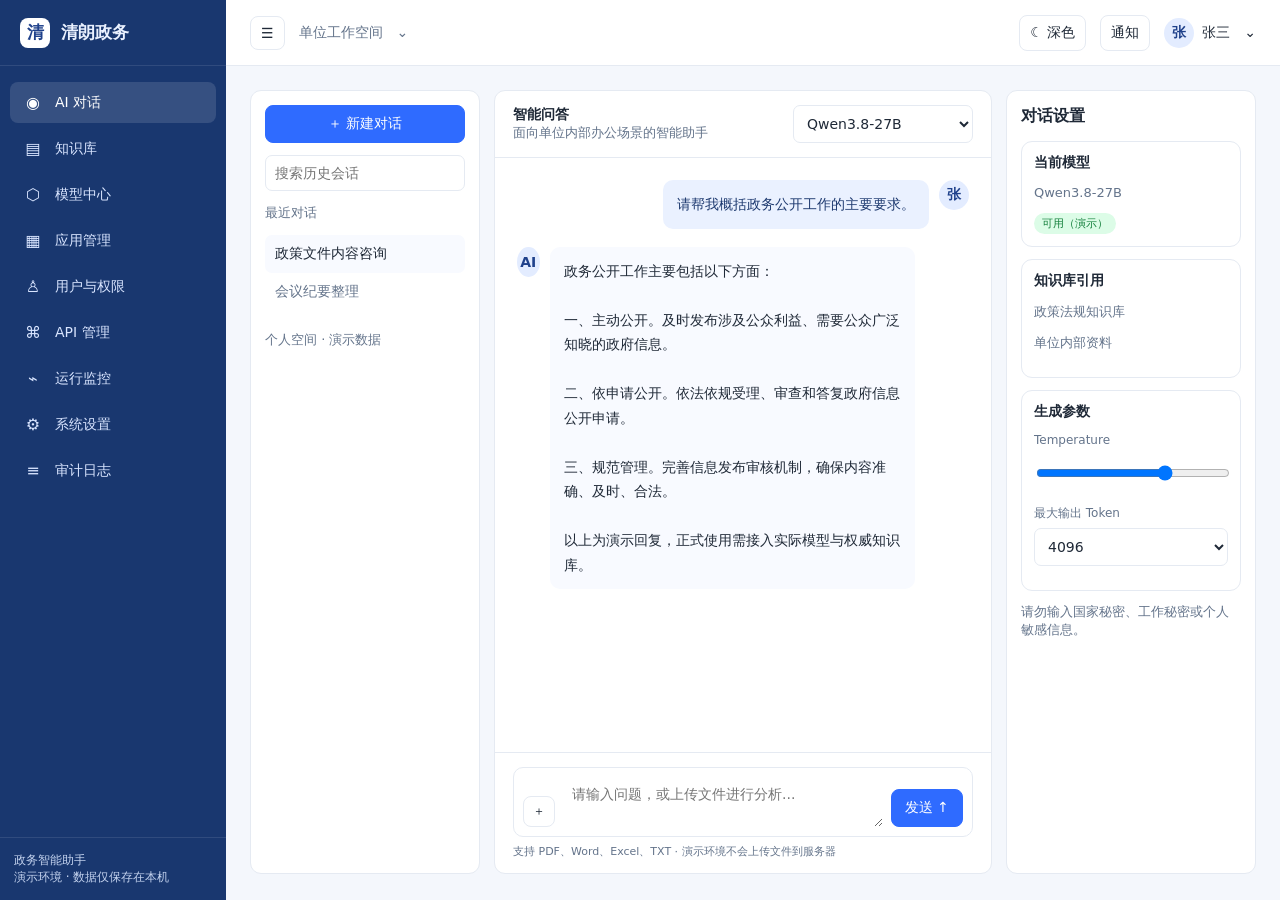
==== index.html @ 6aeaf7dc "fix: initialize global DOM helper before app render" ====
<!doctype html>
<html lang="zh-CN">
<head>
<meta charset="UTF-8"><meta name="viewport" content="width=device-width,initial-scale=1">
<meta name="theme-color" content="#1f418b"><title>清朗政务 · 政务智能助手</title>
<style>
:root{font-family:"Microsoft YaHei","Noto Sans SC",system-ui,sans-serif;color-scheme:light;--navy:#1f418b;--blue:#2f6bff;--bg:#f4f7fc;--surface:#fff;--surface2:#f8faff;--line:#e5eaf2;--text:#1f2937;--muted:#64748b;--sidebar:#19376f;--shadow:0 2px 10px #172b4d0a}
[data-theme=dark]{color-scheme:dark;--bg:#111827;--surface:#1f2937;--surface2:#172235;--line:#334155;--text:#e5e7eb;--muted:#94a3b8;--sidebar:#17243a;--shadow:0 2px 10px #0002}
*{box-sizing:border-box}body{margin:0;background:var(--bg);color:var(--text);font-size:14px}button,input,textarea,select{font:inherit}button{cursor:pointer}.app{display:flex;min-height:100vh}.sidebar{width:226px;background:var(--sidebar);color:#eaf1ff;display:flex;flex-direction:column;flex-shrink:0;transition:.2s}.sidebar.collapsed{width:68px}.brand{height:66px;display:flex;align-items:center;gap:11px;padding:0 20px;border-bottom:1px solid #ffffff1a;font-weight:700;font-size:17px;white-space:nowrap}.brandmark{width:30px;height:30px;border-radius:8px;background:#fff;color:var(--navy);display:grid;place-items:center;font-weight:900}.nav{padding:16px 10px;display:grid;gap:5px}.nav button{border:0;background:transparent;color:#d9e5ff;text-align:left;padding:11px 13px;border-radius:8px;display:flex;gap:12px;align-items:center}.nav button:hover,.nav button.active{background:#ffffff20;color:#fff}.nav .ico{width:20px;text-align:center;font-size:16px}.sidefoot{margin-top:auto;padding:14px;border-top:1px solid #ffffff1a;color:#c4d3ef;font-size:12px}.main{min-width:0;flex:1;display:flex;flex-direction:column}.topbar{height:66px;background:var(--surface);border-bottom:1px solid var(--line);display:flex;align-items:center;justify-content:space-between;padding:0 24px;gap:15px}.top-left,.top-right{display:flex;align-items:center;gap:14px}.topbar button{border:1px solid var(--line);background:var(--surface);color:var(--text);border-radius:8px;padding:8px 10px}.workspace{color:var(--muted)}.user{display:flex;align-items:center;gap:8px}.avatar{width:30px;height:30px;border-radius:50%;background:#e3ecff;color:var(--navy);display:grid;place-items:center;font-weight:700}.content{padding:24px;max-width:1600px;width:100%;margin:0 auto}.pagehead{display:flex;justify-content:space-between;align-items:flex-start;margin-bottom:20px;gap:15px}.pagehead h1{font-size:22px;margin:0 0 6px}.sub{color:var(--muted);font-size:13px}.btn{border:1px solid var(--line);background:var(--surface);color:var(--text);padding:9px 13px;border-radius:8px}.btn.primary{background:var(--blue);border-color:var(--blue);color:white}.btn.danger{color:#dc2626}.btn.small{padding:6px 9px;font-size:12px}.grid{display:grid;gap:16px}.stats{grid-template-columns:repeat(4,minmax(0,1fr));margin-bottom:18px}.card{background:var(--surface);border:1px solid var(--line);border-radius:11px;padding:17px;box-shadow:var(--shadow);min-width:0}.statlabel{color:var(--muted);font-size:13px}.statvalue{font-size:25px;font-weight:700;margin:9px 0 4px}.positive{color:#16a34a;font-size:12px}.twocol{grid-template-columns:1.5fr 1fr}.sectiontitle{font-weight:700;margin:0 0 14px}.chatlayout{display:grid;grid-template-columns:230px minmax(350px,1fr) 250px;gap:14px;height:calc(100vh - 116px);min-height:620px}.chatlist,.context{background:var(--surface);border:1px solid var(--line);border-radius:11px;padding:14px;overflow:auto}.chatlist .btn{width:100%;margin-bottom:12px}.chatitem{padding:10px;border-radius:7px;cursor:pointer;color:var(--muted);white-space:nowrap;overflow:hidden;text-overflow:ellipsis}.chatitem.active,.chatitem:hover{background:var(--surface2);color:var(--text)}.chatcenter{display:flex;flex-direction:column;min-width:0;background:var(--surface);border:1px solid var(--line);border-radius:11px;overflow:hidden}.chathead{padding:14px 18px;border-bottom:1px solid var(--line);display:flex;justify-content:space-between;align-items:center}.messages{padding:22px;overflow:auto;flex:1;display:flex;flex-direction:column;gap:18px}.welcome{text-align:center;margin:auto;max-width:520px}.welcome h2{font-size:24px;margin:0 0 9px}.suggestions{display:grid;grid-template-columns:1fr 1fr;gap:9px;margin-top:24px}.suggestions button{padding:12px;background:var(--surface2);border:1px solid var(--line);border-radius:8px;color:var(--text);text-align:left}.msg{max-width:88%;display:flex;gap:10px;align-items:flex-start}.msg.user{align-self:flex-end;flex-direction:row-reverse}.bubble{padding:12px 14px;border-radius:10px;background:var(--surface2);line-height:1.75;white-space:pre-wrap}.msg.user .bubble{background:#eaf1ff;color:#1e3a70}.composer{border-top:1px solid var(--line);padding:14px 18px}.composebox{display:flex;gap:8px;align-items:flex-end;border:1px solid var(--line);border-radius:10px;padding:9px;background:var(--surface)}.composebox textarea{flex:1;border:0;outline:0;resize:vertical;min-height:42px;max-height:120px;background:transparent;color:var(--text)}.hint{font-size:11px;color:var(--muted);margin-top:7px}.context .card{box-shadow:none;padding:12px;margin-bottom:12px}.field{display:grid;gap:6px;margin:12px 0}.field label{font-size:12px;color:var(--muted)}input,select,textarea{border:1px solid var(--line);background:var(--surface);color:var(--text);border-radius:7px;padding:9px;width:100%}.tablewrap{overflow:auto;border:1px solid var(--line);border-radius:10px;background:var(--surface)}table{width:100%;border-collapse:collapse;white-space:nowrap}th,td{text-align:left;padding:12px 14px;border-bottom:1px solid var(--line)}th{background:var(--surface2);font-size:12px;color:var(--muted);font-weight:600}td{font-size:13px}.status{display:inline-block;border-radius:20px;padding:3px 8px;font-size:11px;background:#dcfce7;color:#15803d}.status.off{background:#f1f5f9;color:#64748b}.toolbar{display:flex;gap:9px;align-items:center;margin-bottom:14px;flex-wrap:wrap}.toolbar input{max-width:260px}.bar{height:8px;background:var(--surface2);border-radius:20px;overflow:hidden}.bar i{display:block;height:100%;background:var(--blue);border-radius:20px}.listrow{display:flex;justify-content:space-between;align-items:center;padding:12px 0;border-bottom:1px solid var(--line)}.modalback{position:fixed;inset:0;background:#0f172a80;display:grid;place-items:center;padding:20px;z-index:5}.modal{background:var(--surface);border:1px solid var(--line);border-radius:12px;padding:22px;width:min(480px,100%);box-shadow:0 18px 50px #0003}.modal h3{margin:0 0 16px}.modalactions{display:flex;justify-content:flex-end;gap:8px;margin-top:18px}.toast{position:fixed;right:24px;bottom:24px;background:#173b78;color:#fff;padding:12px 17px;border-radius:9px;z-index:8;box-shadow:0 8px 25px #0003}.empty{text-align:center;padding:42px;color:var(--muted)}.hidden{display:none!important}
@media(max-width:1100px){.chatlayout{grid-template-columns:190px minmax(300px,1fr)}.context{display:none}.stats{grid-template-columns:repeat(2,1fr)}}@media(max-width:760px){.sidebar{width:66px}.sidebar .brand span,.sidebar .nav .label,.sidebar .sidefoot{display:none}.sidebar .brand{padding:0 18px}.nav button{justify-content:center;padding:12px 5px}.content{padding:15px}.topbar{padding:0 12px}.workspace{display:none}.chatlayout{display:flex;height:auto;min-height:calc(100vh - 100px)}.chatlist{display:none}.chatcenter{min-height:650px}.stats{grid-template-columns:1fr 1fr}.twocol{grid-template-columns:1fr}.pagehead{align-items:center}.pagehead h1{font-size:19px}}
</style></head>
<body><div class="app"><aside class="sidebar" id="sidebar"><div class="brand"><div class="brandmark">清</div><span>清朗政务</span></div><nav class="nav" id="nav"></nav><div class="sidefoot">政务智能助手<br>演示环境 · 数据仅保存在本机</div></aside><main class="main"><header class="topbar"><div class="top-left"><button id="collapse">☰</button><span class="workspace">单位工作空间　⌄</span></div><div class="top-right"><button id="theme">☾ 深色</button><button id="notice">通知</button><div class="user"><div class="avatar">张</div><span>张三　⌄</span></div></div></header><div class="content" id="view"></div></main></div><div id="modalroot"></div><div id="toastroot"></div>
<script>
const $=id=>document.getElementById(id);
const pages=[["chat","◉","AI 对话"],["knowledge","▤","知识库"],["models","⬡","模型中心"],["apps","▦","应用管理"],["users","♙","用户与权限"],["api","⌘","API 管理"],["monitor","⌁","运行监控"],["settings","⚙","系统设置"],["audit","≡","审计日志"]];
const seed={sessions:[{id:1,title:"政策文件内容咨询",msgs:[["user","请帮我概括政务公开工作的主要要求。"],["ai","政务公开工作主要包括以下方面：\n\n一、主动公开。及时发布涉及公众利益、需要公众广泛知晓的政府信息。\n\n二、依申请公开。依法依规受理、审查和答复政府信息公开申请。\n\n三、规范管理。完善信息发布审核机制，确保内容准确、及时、合法。\n\n以上为演示回复，正式使用需接入实际模型与权威知识库。"]]} ,{id:2,title:"会议纪要整理",msgs:[]}],docs:[{name:"政务信息公开工作规范.pdf",kb:"政策法规知识库",type:"PDF",size:"2.1 MB",status:"已完成"},{name:"单位年度工作计划.docx",kb:"单位内部资料",type:"Word",size:"860 KB",status:"已完成"},{name:"办事服务指南.pdf",kb:"办事指南知识库",type:"PDF",size:"1.4 MB",status:"处理中"}],models:[{name:"Qwen3.8-27B",kind:"本地模型",provider:"llama.cpp",status:true,ctx:"128K",default:true},{name:"DeepSeek-R1",kind:"API 模型",provider:"OpenAI 兼容接口",status:true,ctx:"64K",default:false},{name:"通用问答模型",kind:"本地模型",provider:"Ollama",status:false,ctx:"32K",default:false}],users:[{name:"张三",dept:"办公室",role:"系统管理员",status:true},{name:"李四",dept:"业务科室",role:"业务人员",status:true},{name:"王五",dept:"综合科",role:"普通用户",status:true},{name:"赵六",dept:"办公室",role:"普通用户",status:false}],keys:[{name:"内部办公应用",key:"sk-demo-••••••••••91a2",scope:"对话、知识库",status:true},{name:"数据分析接口",key:"sk-demo-••••••••••72b4",scope:"数据分析",status:true}],apps:["智能问答","公文辅助","文件总结","文档分析","知识库问答","数据分析"]};
let db=JSON.parse(localStorage.getItem("qinglang-data")||"null")||seed;let page="chat",active=1,theme=localStorage.getItem("qinglang-theme")||"light",collapsed=false,showContext=true;
function save(){localStorage.setItem("qinglang-data",JSON.stringify(db))}
function toast(t){const n=document.getElementById("toastroot");n.innerHTML='<div class="toast">'+t+'</div>';setTimeout(()=>n.innerHTML="",2400)}
function esc(s){return String(s??"").replace(/[&<>"']/g,c=>({"&":"&amp;","<":"&lt;",">":"&gt;",'"':"&quot;","'":"&#39;"}[c]))}
function nav(){document.getElementById("nav").innerHTML=pages.map(([id,ic,label])=>'<button class="'+(page===id?"active":"")+'" data-page="'+id+'"><span class="ico">'+ic+'</span><span class="label">'+label+'</span></button>').join("");document.querySelectorAll("[data-page]").forEach(b=>b.onclick=()=>{page=b.dataset.page;render()})}
function head(title,sub,actions=""){return '<div class="pagehead"><div><h1>'+title+'</h1><div class="sub">'+sub+'</div></div><div class="toolbar">'+actions+'</div></div>'}
function stat(label,value,desc){return '<div class="card"><div class="statlabel">'+label+'</div><div class="statvalue">'+value+'</div><div class="positive">'+desc+'</div></div>'}
function chat(){const s=db.sessions.find(x=>x.id===active)||db.sessions[0];return '<div class="chatlayout"><aside class="chatlist"><button class="btn primary" id="newchat">＋ 新建对话</button><input id="sessionsearch" placeholder="搜索历史会话"><p class="sub">最近对话</p><div id="sessionitems">'+db.sessions.map(x=>'<div class="chatitem '+(x.id===s.id?'active':'')+'" data-session="'+x.id+'">'+esc(x.title)+'</div>').join("")+'</div><div class="sub" style="margin-top:20px">个人空间 · 演示数据</div></aside><section class="chatcenter"><div class="chathead"><div><b>智能问答</b><div class="sub">面向单位内部办公场景的智能助手</div></div><select id="chatmodel" style="width:180px">'+db.models.map(m=>'<option '+(m.default?'selected':'')+'>'+esc(m.name)+'</option>').join("")+'</select></div><div class="messages" id="messages">'+(s.msgs.length?s.msgs.map(m=>'<div class="msg '+(m[0]==="user"?"user":"")+'"><div class="avatar">'+(m[0]==="user"?"张":"AI")+'</div><div class="bubble">'+esc(m[1])+'</div></div>').join(""):'<div class="welcome"><div class="brandmark" style="margin:auto;width:48px;height:48px;font-size:22px">清</div><h2>您好，我是政务智能助手</h2><div class="sub">可以协助您进行政策查询、材料整理、文档总结与日常办公</div><div class="suggestions"><button data-prompt="请帮我整理一份会议纪要模板">▤　会议纪要整理</button><button data-prompt="请概括政务信息公开的主要要求">▣　政策内容解读</button><button data-prompt="请帮我润色这段公文文字">✎　公文辅助写作</button><button data-prompt="请总结一份工作计划的重点">⌕　工作材料总结</button></div></div>')+'</div><div class="composer"><div class="composebox"><label class="btn small" for="fileinput">＋</label><input type="file" id="fileinput" class="hidden" multiple accept=".pdf,.doc,.docx,.xls,.xlsx,.txt"><textarea id="prompt" placeholder="请输入问题，或上传文件进行分析..."></textarea><button class="btn primary" id="send">发送 ↑</button></div><div class="hint" id="attachments">支持 PDF、Word、Excel、TXT · 演示环境不会上传文件到服务器</div></div></section><aside class="context"><h3 class="sectiontitle">对话设置</h3><div class="card"><b>当前模型</b><p class="sub">'+esc(db.models.find(m=>m.default)?.name||"未设置")+'</p><span class="status">可用（演示）</span></div><div class="card"><b>知识库引用</b><p class="sub">政策法规知识库</p><p class="sub">单位内部资料</p></div><div class="card"><b>生成参数</b><div class="field"><label>Temperature</label><input type="range" min="0" max="1" step=".1" value=".7"></div><div class="field"><label>最大输出 Token</label><select><option>4096</option><option>8192</option><option>16384</option></select></div></div><div class="sub">请勿输入国家秘密、工作秘密或个人敏感信息。</div></aside></div>'}
function table(headers,rows){return '<div class="tablewrap"><table><thead><tr>'+headers.map(h=>'<th>'+h+'</th>').join("")+'</tr></thead><tbody>'+rows.join("")+'</tbody></table></div>'}
function knowledge(){return head("知识库管理","管理单位内部资料、政策文件及知识库文档",'<button class="btn primary" id="upload">＋ 上传文档</button><button class="btn" id="newkb">新建知识库</button>')+'<div class="grid stats">'+stat("知识库数量","3","正常运行") +stat("文档总数",db.docs.length,"持续更新") +stat("已处理文档",db.docs.filter(d=>d.status==="已完成").length,"处理完成") +stat("存储空间","128 MB","演示数据")+'</div><div class="toolbar"><input id="filter" placeholder="搜索文档名称或知识库"><select id="kbfilter"><option value="">全部知识库</option>'+[...new Set(db.docs.map(d=>d.kb))].map(k=>'<option>'+k+'</option>').join("")+'</select></div><div id="doctable">'+docsTable(db.docs)+'</div>'}
function docsTable(docs){return table(["文档名称","所属知识库","类型","文件大小","处理状态","操作"],docs.map((d,i)=>'<tr><td>▤ '+esc(d.name)+'</td><td>'+esc(d.kb)+'</td><td>'+d.type+'</td><td>'+d.size+'</td><td><span class="status '+(d.status==="已完成"?"":"off")+'">'+d.status+'</span></td><td><button class="btn small danger" data-del-doc="'+i+'">删除</button></td></tr>'))}
function models(){return head("模型中心","统一管理本地模型和兼容 API 的模型服务",'<button class="btn primary" id="addmodel">＋ 添加模型</button>')+'<div class="grid stats">'+stat("模型总数",db.models.length,"已登记") +stat("运行中",db.models.filter(m=>m.status).length,"可供调用") +stat("默认模型",db.models.find(m=>m.default)?.name||"未设置","当前默认") +stat("接入方式","本地 / API","兼容接口")+'</div>'+table(["模型名称","类型","服务提供方","上下文","状态","默认模型","操作"],db.models.map((m,i)=>'<tr><td><b>'+esc(m.name)+'</b></td><td>'+m.kind+'</td><td>'+esc(m.provider)+'</td><td>'+m.ctx+'</td><td><span class="status '+(m.status?"":"off")+'">'+(m.status?"运行中":"已停用")+'</span></td><td>'+(m.default?"是":"否")+'</td><td><button class="btn small" data-default="'+i+'">设为默认</button> <button class="btn small" data-toggle-model="'+i+'">'+(m.status?"停用":"启用")+'</button> <button class="btn small" data-edit-model="'+i+'">编辑</button></td></tr>'))}
function apps(){return head("应用管理","配置面向日常办公场景的 AI 应用入口",'<button class="btn primary" id="addapp">＋ 新建应用</button>')+'<div class="grid" style="grid-template-columns:repeat(3,minmax(0,1fr))">'+db.apps.map((a,i)=>'<div class="card"><div style="font-size:22px;color:var(--blue)">▣</div><h3>'+esc(a)+'</h3><p class="sub">为工作人员提供便捷的智能辅助能力。</p><button class="btn small" data-app="'+i+'">配置应用</button></div>').join("")+'</div>'}
function users(){return head("用户与权限","管理单位用户、部门及角色权限",'<button class="btn primary" id="adduser">＋ 新增用户</button>')+'<div class="toolbar"><input id="filter" placeholder="搜索姓名或部门"></div><div id="usertable">'+usersTable(db.users)+'</div>'}
function usersTable(rows){return table(["姓名","所属部门","角色","状态","操作"],rows.map((u,i)=>'<tr><td><b>'+esc(u.name)+'</b></td><td>'+esc(u.dept)+'</td><td>'+esc(u.role)+'</td><td><span class="status '+(u.status?"":"off")+'">'+(u.status?"正常":"已禁用")+'</span></td><td><button class="btn small" data-toggle-user="'+i+'">'+(u.status?"禁用":"启用")+'</button> <button class="btn small" data-edit-user="'+i+'">编辑</button></td></tr>'))}
function api(){return head("API 管理","管理平台接口密钥与调用权限",'<button class="btn primary" id="addkey">＋ 创建 API Key</button>')+'<div class="grid stats">'+stat("密钥总数",db.keys.length,"已登记") +stat("启用密钥",db.keys.filter(k=>k.status).length,"当前可用") +stat("今日调用","12,468","演示统计") +stat("调用成功率","99.8%","演示统计")+'</div>'+table(["名称","API Key","权限范围","状态","操作"],db.keys.map((k,i)=>'<tr><td>'+esc(k.name)+'</td><td>'+k.key+'</td><td>'+esc(k.scope)+'</td><td><span class="status '+(k.status?"":"off")+'">'+(k.status?"启用":"已停用")+'</span></td><td><button class="btn small" data-toggle-key="'+i+'">切换状态</button></td></tr>'))}
function monitor(){return head("运行监控","查看平台运行情况与资源使用概览",'<select id="period"><option>近 7 天</option><option>近 30 天</option></select>')+'<div class="grid stats">'+stat("今日对话量","1,286","↑ 12.6%") +stat("活跃用户","328","↑ 8.3%") +stat("Token 消耗","1,276 万","演示统计") +stat("模型响应时间","1.27 秒","运行正常")+'</div><div class="grid twocol"><div class="card"><h3 class="sectiontitle">对话调用趋势</h3><div style="height:190px;display:flex;align-items:end;gap:12px;padding:15px 5px;border-bottom:1px solid var(--line)">'+[34,48,43,66,58,78,86].map((v,i)=>'<div style="flex:1;text-align:center"><div style="height:'+v+'%;background:#4c83ed;border-radius:5px 5px 0 0"></div><small class="sub">'+(i+1)+'日</small></div>').join("")+'</div></div><div class="card"><h3 class="sectiontitle">服务状态</h3>'+["对话服务","模型服务","知识库服务","API 网关","文件服务"].map(x=>'<div class="listrow"><span>'+x+'</span><span class="status">正常运行</span></div>').join("")+'</div></div>'}
function settings(){return head("系统设置","管理平台基础配置、主题与安全策略")+'<div class="grid twocol"><div class="card"><h3 class="sectiontitle">基础设置</h3><div class="field"><label>系统名称</label><input value="清朗政务 · 政务智能助手"></div><div class="field"><label>工作空间名称</label><input value="单位工作空间"></div><div class="field"><label>默认模型</label><select>'+db.models.map(m=>'<option '+(m.default?"selected":"")+'>'+esc(m.name)+'</option>').join("")+'</select></div><button class="btn primary" id="savesettings">保存设置</button></div><div class="card"><h3 class="sectiontitle">外观与安全</h3><div class="listrow"><span>界面主题</span><button class="btn small" id="themesettings">切换浅色 / 深色</button></div><div class="listrow"><span>操作审计</span><span class="status">已启用（演示）</span></div><div class="listrow"><span>敏感信息提示</span><span class="status">已启用</span></div><div class="listrow"><span>数据存储</span><span class="sub">浏览器本地存储</span></div></div></div>'}
function audit(){return head("审计日志","查看管理操作记录（演示数据）")+'<div class="card"><div class="listrow"><span>2026-11-20 13:20　张三</span><span>登录演示工作空间</span><span class="status">成功</span></div><div class="listrow"><span>2026-11-20 13:18　张三</span><span>查看模型中心</span><span class="status">成功</span></div><div class="listrow"><span>2026-11-20 13:10　系统</span><span>知识库索引状态更新</span><span class="status">成功</span></div></div>'}
function render(){nav();document.documentElement.dataset.theme=theme;document.getElementById("theme").textContent=theme==="dark"?"☀ 浅色":"☾ 深色";const v=document.getElementById("view");v.innerHTML=({chat,knowledge,models,apps,users,api,monitor,settings,audit})[page]();bind()}
function modal(title,fields,onSave){const root=document.getElementById("modalroot");root.innerHTML='<div class="modalback"><div class="modal"><h3>'+title+'</h3>'+fields.map(f=>'<div class="field"><label>'+f.label+'</label><input id="mf-'+f.id+'" value="'+esc(f.value||"")+'" placeholder="'+esc(f.placeholder||"")+'"></div>').join("")+'<div class="modalactions"><button class="btn" id="cancel">取消</button><button class="btn primary" id="confirm">保存</button></div></div></div>';root.querySelector("#cancel").onclick=()=>root.innerHTML="";root.querySelector("#confirm").onclick=()=>{const o={};fields.forEach(f=>o[f.id]=root.querySelector("#mf-"+f.id).value.trim());if(fields.some(f=>f.required&&!o[f.id]))return toast("请填写必填内容");onSave(o);root.innerHTML="";save();render();toast("已保存")}}
function bind(){const $=id=>document.getElementById(id);if(page==="chat"){ $("newchat").onclick=()=>{const id=Date.now();db.sessions.unshift({id,title:"新建对话",msgs:[]});active=id;save();render()};document.querySelectorAll("[data-session]").forEach(n=>n.onclick=()=>{active=+n.dataset.session;render()});$("sessionsearch").oninput=e=>document.querySelectorAll("[data-session]").forEach(n=>n.classList.toggle("hidden",!db.sessions.find(s=>s.id===+n.dataset.session).title.includes(e.target.value)));document.querySelectorAll("[data-prompt]").forEach(b=>b.onclick=()=>{$("prompt").value=b.dataset.prompt;$("prompt").focus()});$("fileinput").onchange=e=>{$("attachments").textContent=[...e.target.files].map(f=>f.name+"（"+Math.round(f.size/1024)+" KB）").join("、")+" · 仅本地选择，未上传服务器"};$("send").onclick=send;$("prompt").onkeydown=e=>{if(e.key==="Enter"&&!e.shiftKey){e.preventDefault();send()}}}
if(page==="knowledge"){ $("upload").onclick=()=>$("uploadfile").click();const f=document.createElement("input");f.type="file";f.multiple=true;f.accept=".pdf,.doc,.docx,.xls,.xlsx,.txt";f.id="uploadfile";f.className="hidden";document.body.appendChild(f);$("upload").onclick=()=>f.click();f.onchange=()=>{[...f.files].forEach(x=>db.docs.push({name:x.name,kb:"单位内部资料",type:x.name.split(".").pop().toUpperCase(),size:(x.size/1024/1024).toFixed(2)+" MB",status:"待处理"}));save();render();toast("文件信息已加入演示列表；尚未上传或解析")};$("newkb").onclick=()=>modal("新建知识库",[{id:"name",label:"知识库名称",required:true}],o=>{db.docs.push({name:"（空知识库）",kb:o.name,type:"—",size:"—",status:"待处理"})});$("filter").oninput=filterDocs;$("kbfilter").onchange=filterDocs;bindDocDelete();document.querySelectorAll("[data-del-doc]").forEach(b=>b.onclick=()=>{if(confirm("确定删除该文档记录？")){db.docs.splice(+b.dataset.delDoc,1);save();render()}})}
if(page==="models"){$("addmodel").onclick=()=>modal("添加模型",[{id:"name",label:"模型名称",required:true},{id:"kind",label:"模型类型",value:"本地模型"},{id:"provider",label:"服务提供方",value:"llama.cpp"},{id:"ctx",label:"上下文长度",value:"32K"}],o=>db.models.push({...o,status:false,default:false}));document.querySelectorAll("[data-default]").forEach(b=>b.onclick=()=>{db.models.forEach((m,i)=>m.default=i===+b.dataset.default);save();render();toast("默认模型已更新")});document.querySelectorAll("[data-toggle-model]").forEach(b=>b.onclick=()=>{db.models[+b.dataset.toggleModel].status=!db.models[+b.dataset.toggleModel].status;save();render()});document.querySelectorAll("[data-edit-model]").forEach(b=>b.onclick=()=>{const i=+b.dataset.editModel,m=db.models[i];modal("编辑模型",[{id:"name",label:"模型名称",value:m.name,required:true},{id:"provider",label:"服务提供方",value:m.provider},{id:"ctx",label:"上下文长度",value:m.ctx}],o=>Object.assign(m,o))})}
if(page==="apps"){$("addapp").onclick=()=>modal("新建应用",[{id:"name",label:"应用名称",required:true}],o=>db.apps.push(o.name));document.querySelectorAll("[data-app]").forEach(b=>b.onclick=()=>modal("配置应用",[{id:"name",label:"应用名称",value:db.apps[+b.dataset.app],required:true}],o=>db.apps[+b.dataset.app]=o.name))}
if(page==="users"){$("adduser").onclick=()=>modal("新增用户",[{id:"name",label:"姓名",required:true},{id:"dept",label:"所属部门",required:true},{id:"role",label:"角色",value:"普通用户"}],o=>db.users.push({...o,status:true}));$("filter").oninput=e=>{$("usertable").innerHTML=usersTable(db.users.filter(u=>(u.name+u.dept).includes(e.target.value)));bindUserActions()};bindUserActions()}
if(page==="api"){$("addkey").onclick=()=>modal("创建 API Key",[{id:"name",label:"密钥名称",required:true},{id:"scope",label:"权限范围",value:"对话"}],o=>db.keys.push({...o,key:"sk-demo-••••••••••"+Math.random().toString(16).slice(2,6),status:true}));document.querySelectorAll("[data-toggle-key]").forEach(b=>b.onclick=()=>{db.keys[+b.dataset.toggleKey].status=!db.keys[+b.dataset.toggleKey].status;save();render()})}
if(page==="settings"){$("themesettings").onclick=toggleTheme;$("savesettings").onclick=()=>toast("设置已保存（演示）")}
}
function bindUserActions(){document.querySelectorAll("[data-toggle-user]").forEach(b=>b.onclick=()=>{db.users[+b.dataset.toggleUser].status=!db.users[+b.dataset.toggleUser].status;save();render()});document.querySelectorAll("[data-edit-user]").forEach(b=>b.onclick=()=>{const i=+b.dataset.editUser,u=db.users[i];modal("编辑用户",[{id:"name",label:"姓名",value:u.name,required:true},{id:"dept",label:"所属部门",value:u.dept},{id:"role",label:"角色",value:u.role}],o=>Object.assign(u,o))})}
function filterDocs(){const q=$("filter").value,k=$("kbfilter").value; $("doctable").innerHTML=docsTable(db.docs.filter(d=>(d.name+d.kb).includes(q)&&(!k||d.kb===k)));bindDocDelete()}
function bindDocDelete(){document.querySelectorAll("[data-del-doc]").forEach(b=>b.onclick=()=>{if(confirm("确定删除该文档记录？")){db.docs.splice(+b.dataset.delDoc,1);save();render()}})}
function send(){const input=document.getElementById("prompt"),text=input.value.trim();if(!text)return;const s=db.sessions.find(x=>x.id===active);s.msgs.push(["user",text]);if(s.title==="新建对话")s.title=text.slice(0,18);input.value="";save();render();const area=document.getElementById("messages");const m=document.createElement("div");m.className="msg";m.innerHTML='<div class="avatar">AI</div><div class="bubble">正在生成回复…</div>';area.appendChild(m);area.scrollTop=area.scrollHeight;setTimeout(()=>{m.querySelector(".bubble").textContent="已收到您的问题。当前为前端交互演示环境，尚未连接真实模型服务。\n\n正式部署后，可通过模型中心接入 Ollama、llama.cpp、vLLM 或 OpenAI 兼容接口，并结合单位知识库提供有依据的回答。\n\n建议您核对相关政策原文及最新有效版本后再用于正式业务。";s.msgs.push(["ai",m.querySelector(".bubble").textContent]);save()},850)}
function toggleTheme(){theme=theme==="dark"?"light":"dark";localStorage.setItem("qinglang-theme",theme);render()}
$("collapse").onclick=()=>{$("sidebar").classList.toggle("collapsed")};$("theme").onclick=toggleTheme;$("notice").onclick=()=>toast("暂无新通知");render();
</script></body></html>
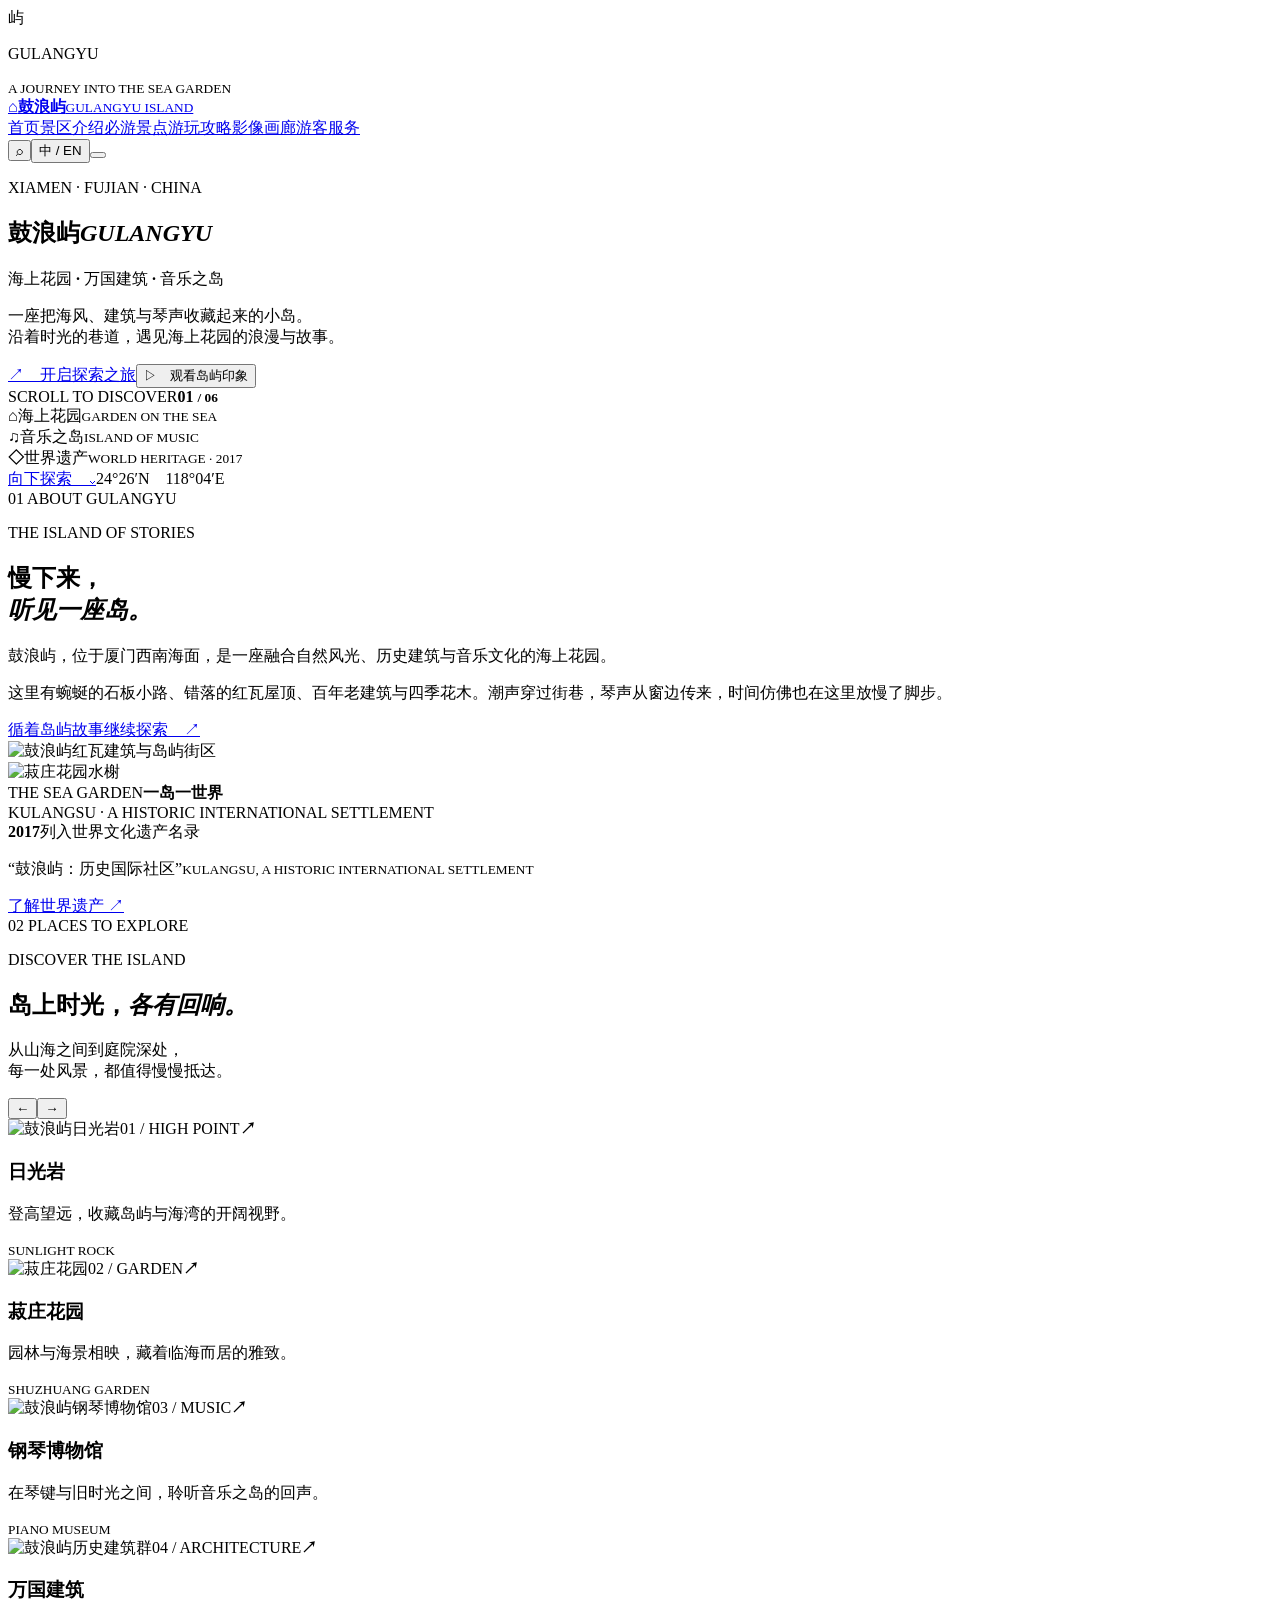
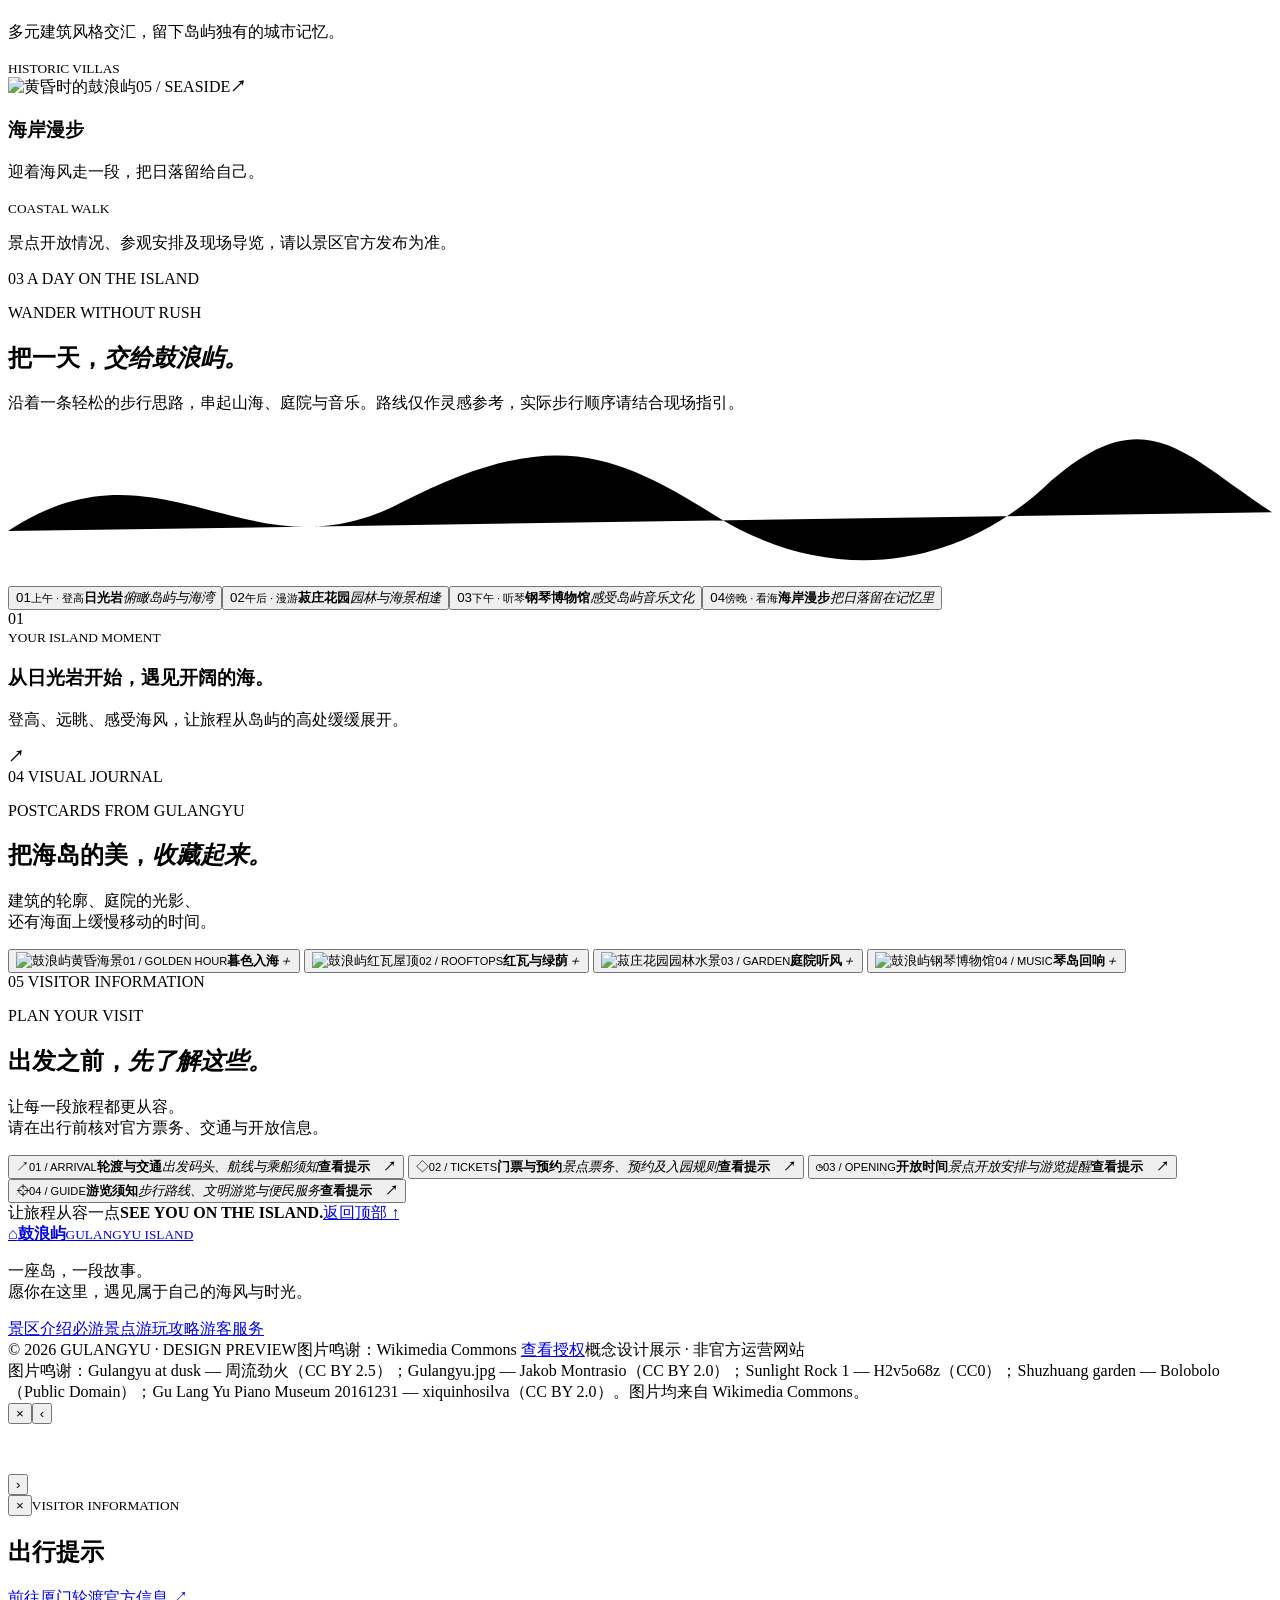
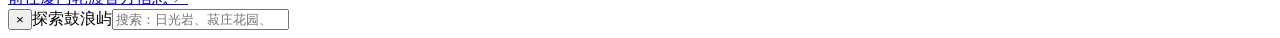
==== commit e2c813d1: "feat: replace main site with cinematic Gulangyu tourism homepage" ====
--- a/index.html
+++ b/index.html
@@ -1,52 +1,83 @@
 <!doctype html>
 <html lang="zh-CN">
 <head>
-<meta charset="UTF-8"><meta name="viewport" content="width=device-width,initial-scale=1">
-<meta name="theme-color" content="#1f418b"><title>清朗政务 · 政务智能助手</title>
-<style>
-:root{font-family:"Microsoft YaHei","Noto Sans SC",system-ui,sans-serif;color-scheme:light;--navy:#1f418b;--blue:#2f6bff;--bg:#f4f7fc;--surface:#fff;--surface2:#f8faff;--line:#e5eaf2;--text:#1f2937;--muted:#64748b;--sidebar:#19376f;--shadow:0 2px 10px #172b4d0a}
-[data-theme=dark]{color-scheme:dark;--bg:#111827;--surface:#1f2937;--surface2:#172235;--line:#334155;--text:#e5e7eb;--muted:#94a3b8;--sidebar:#17243a;--shadow:0 2px 10px #0002}
-*{box-sizing:border-box}body{margin:0;background:var(--bg);color:var(--text);font-size:14px}button,input,textarea,select{font:inherit}button{cursor:pointer}.app{display:flex;min-height:100vh}.sidebar{width:226px;background:var(--sidebar);color:#eaf1ff;display:flex;flex-direction:column;flex-shrink:0;transition:.2s}.sidebar.collapsed{width:68px}.brand{height:66px;display:flex;align-items:center;gap:11px;padding:0 20px;border-bottom:1px solid #ffffff1a;font-weight:700;font-size:17px;white-space:nowrap}.brandmark{width:30px;height:30px;border-radius:8px;background:#fff;color:var(--navy);display:grid;place-items:center;font-weight:900}.nav{padding:16px 10px;display:grid;gap:5px}.nav button{border:0;background:transparent;color:#d9e5ff;text-align:left;padding:11px 13px;border-radius:8px;display:flex;gap:12px;align-items:center}.nav button:hover,.nav button.active{background:#ffffff20;color:#fff}.nav .ico{width:20px;text-align:center;font-size:16px}.sidefoot{margin-top:auto;padding:14px;border-top:1px solid #ffffff1a;color:#c4d3ef;font-size:12px}.main{min-width:0;flex:1;display:flex;flex-direction:column}.topbar{height:66px;background:var(--surface);border-bottom:1px solid var(--line);display:flex;align-items:center;justify-content:space-between;padding:0 24px;gap:15px}.top-left,.top-right{display:flex;align-items:center;gap:14px}.topbar button{border:1px solid var(--line);background:var(--surface);color:var(--text);border-radius:8px;padding:8px 10px}.workspace{color:var(--muted)}.user{display:flex;align-items:center;gap:8px}.avatar{width:30px;height:30px;border-radius:50%;background:#e3ecff;color:var(--navy);display:grid;place-items:center;font-weight:700}.content{padding:24px;max-width:1600px;width:100%;margin:0 auto}.pagehead{display:flex;justify-content:space-between;align-items:flex-start;margin-bottom:20px;gap:15px}.pagehead h1{font-size:22px;margin:0 0 6px}.sub{color:var(--muted);font-size:13px}.btn{border:1px solid var(--line);background:var(--surface);color:var(--text);padding:9px 13px;border-radius:8px}.btn.primary{background:var(--blue);border-color:var(--blue);color:white}.btn.danger{color:#dc2626}.btn.small{padding:6px 9px;font-size:12px}.grid{display:grid;gap:16px}.stats{grid-template-columns:repeat(4,minmax(0,1fr));margin-bottom:18px}.card{background:var(--surface);border:1px solid var(--line);border-radius:11px;padding:17px;box-shadow:var(--shadow);min-width:0}.statlabel{color:var(--muted);font-size:13px}.statvalue{font-size:25px;font-weight:700;margin:9px 0 4px}.positive{color:#16a34a;font-size:12px}.twocol{grid-template-columns:1.5fr 1fr}.sectiontitle{font-weight:700;margin:0 0 14px}.chatlayout{display:grid;grid-template-columns:230px minmax(350px,1fr) 250px;gap:14px;height:calc(100vh - 116px);min-height:620px}.chatlist,.context{background:var(--surface);border:1px solid var(--line);border-radius:11px;padding:14px;overflow:auto}.chatlist .btn{width:100%;margin-bottom:12px}.chatitem{padding:10px;border-radius:7px;cursor:pointer;color:var(--muted);white-space:nowrap;overflow:hidden;text-overflow:ellipsis}.chatitem.active,.chatitem:hover{background:var(--surface2);color:var(--text)}.chatcenter{display:flex;flex-direction:column;min-width:0;background:var(--surface);border:1px solid var(--line);border-radius:11px;overflow:hidden}.chathead{padding:14px 18px;border-bottom:1px solid var(--line);display:flex;justify-content:space-between;align-items:center}.messages{padding:22px;overflow:auto;flex:1;display:flex;flex-direction:column;gap:18px}.welcome{text-align:center;margin:auto;max-width:520px}.welcome h2{font-size:24px;margin:0 0 9px}.suggestions{display:grid;grid-template-columns:1fr 1fr;gap:9px;margin-top:24px}.suggestions button{padding:12px;background:var(--surface2);border:1px solid var(--line);border-radius:8px;color:var(--text);text-align:left}.msg{max-width:88%;display:flex;gap:10px;align-items:flex-start}.msg.user{align-self:flex-end;flex-direction:row-reverse}.bubble{padding:12px 14px;border-radius:10px;background:var(--surface2);line-height:1.75;white-space:pre-wrap}.msg.user .bubble{background:#eaf1ff;color:#1e3a70}.composer{border-top:1px solid var(--line);padding:14px 18px}.composebox{display:flex;gap:8px;align-items:flex-end;border:1px solid var(--line);border-radius:10px;padding:9px;background:var(--surface)}.composebox textarea{flex:1;border:0;outline:0;resize:vertical;min-height:42px;max-height:120px;background:transparent;color:var(--text)}.hint{font-size:11px;color:var(--muted);margin-top:7px}.context .card{box-shadow:none;padding:12px;margin-bottom:12px}.field{display:grid;gap:6px;margin:12px 0}.field label{font-size:12px;color:var(--muted)}input,select,textarea{border:1px solid var(--line);background:var(--surface);color:var(--text);border-radius:7px;padding:9px;width:100%}.tablewrap{overflow:auto;border:1px solid var(--line);border-radius:10px;background:var(--surface)}table{width:100%;border-collapse:collapse;white-space:nowrap}th,td{text-align:left;padding:12px 14px;border-bottom:1px solid var(--line)}th{background:var(--surface2);font-size:12px;color:var(--muted);font-weight:600}td{font-size:13px}.status{display:inline-block;border-radius:20px;padding:3px 8px;font-size:11px;background:#dcfce7;color:#15803d}.status.off{background:#f1f5f9;color:#64748b}.toolbar{display:flex;gap:9px;align-items:center;margin-bottom:14px;flex-wrap:wrap}.toolbar input{max-width:260px}.bar{height:8px;background:var(--surface2);border-radius:20px;overflow:hidden}.bar i{display:block;height:100%;background:var(--blue);border-radius:20px}.listrow{display:flex;justify-content:space-between;align-items:center;padding:12px 0;border-bottom:1px solid var(--line)}.modalback{position:fixed;inset:0;background:#0f172a80;display:grid;place-items:center;padding:20px;z-index:5}.modal{background:var(--surface);border:1px solid var(--line);border-radius:12px;padding:22px;width:min(480px,100%);box-shadow:0 18px 50px #0003}.modal h3{margin:0 0 16px}.modalactions{display:flex;justify-content:flex-end;gap:8px;margin-top:18px}.toast{position:fixed;right:24px;bottom:24px;background:#173b78;color:#fff;padding:12px 17px;border-radius:9px;z-index:8;box-shadow:0 8px 25px #0003}.empty{text-align:center;padding:42px;color:var(--muted)}.hidden{display:none!important}
-@media(max-width:1100px){.chatlayout{grid-template-columns:190px minmax(300px,1fr)}.context{display:none}.stats{grid-template-columns:repeat(2,1fr)}}@media(max-width:760px){.sidebar{width:66px}.sidebar .brand span,.sidebar .nav .label,.sidebar .sidefoot{display:none}.sidebar .brand{padding:0 18px}.nav button{justify-content:center;padding:12px 5px}.content{padding:15px}.topbar{padding:0 12px}.workspace{display:none}.chatlayout{display:flex;height:auto;min-height:calc(100vh - 100px)}.chatlist{display:none}.chatcenter{min-height:650px}.stats{grid-template-columns:1fr 1fr}.twocol{grid-template-columns:1fr}.pagehead{align-items:center}.pagehead h1{font-size:19px}}
-</style></head>
-<body><div class="app"><aside class="sidebar" id="sidebar"><div class="brand"><div class="brandmark">清</div><span>清朗政务</span></div><nav class="nav" id="nav"></nav><div class="sidefoot">政务智能助手<br>演示环境 · 数据仅保存在本机</div></aside><main class="main"><header class="topbar"><div class="top-left"><button id="collapse">☰</button><span class="workspace">单位工作空间　⌄</span></div><div class="top-right"><button id="theme">☾ 深色</button><button id="notice">通知</button><div class="user"><div class="avatar">张</div><span>张三　⌄</span></div></div></header><div class="content" id="view"></div></main></div><div id="modalroot"></div><div id="toastroot"></div>
-<script>
-const $=id=>document.getElementById(id);
-const pages=[["chat","◉","AI 对话"],["knowledge","▤","知识库"],["models","⬡","模型中心"],["apps","▦","应用管理"],["users","♙","用户与权限"],["api","⌘","API 管理"],["monitor","⌁","运行监控"],["settings","⚙","系统设置"],["audit","≡","审计日志"]];
-const seed={sessions:[{id:1,title:"政策文件内容咨询",msgs:[["user","请帮我概括政务公开工作的主要要求。"],["ai","政务公开工作主要包括以下方面：\n\n一、主动公开。及时发布涉及公众利益、需要公众广泛知晓的政府信息。\n\n二、依申请公开。依法依规受理、审查和答复政府信息公开申请。\n\n三、规范管理。完善信息发布审核机制，确保内容准确、及时、合法。\n\n以上为演示回复，正式使用需接入实际模型与权威知识库。"]]} ,{id:2,title:"会议纪要整理",msgs:[]}],docs:[{name:"政务信息公开工作规范.pdf",kb:"政策法规知识库",type:"PDF",size:"2.1 MB",status:"已完成"},{name:"单位年度工作计划.docx",kb:"单位内部资料",type:"Word",size:"860 KB",status:"已完成"},{name:"办事服务指南.pdf",kb:"办事指南知识库",type:"PDF",size:"1.4 MB",status:"处理中"}],models:[{name:"Qwen3.8-27B",kind:"本地模型",provider:"llama.cpp",status:true,ctx:"128K",default:true},{name:"DeepSeek-R1",kind:"API 模型",provider:"OpenAI 兼容接口",status:true,ctx:"64K",default:false},{name:"通用问答模型",kind:"本地模型",provider:"Ollama",status:false,ctx:"32K",default:false}],users:[{name:"张三",dept:"办公室",role:"系统管理员",status:true},{name:"李四",dept:"业务科室",role:"业务人员",status:true},{name:"王五",dept:"综合科",role:"普通用户",status:true},{name:"赵六",dept:"办公室",role:"普通用户",status:false}],keys:[{name:"内部办公应用",key:"sk-demo-••••••••••91a2",scope:"对话、知识库",status:true},{name:"数据分析接口",key:"sk-demo-••••••••••72b4",scope:"数据分析",status:true}],apps:["智能问答","公文辅助","文件总结","文档分析","知识库问答","数据分析"]};
-let db=JSON.parse(localStorage.getItem("qinglang-data")||"null")||seed;let page="chat",active=1,theme=localStorage.getItem("qinglang-theme")||"light",collapsed=false,showContext=true;
-function save(){localStorage.setItem("qinglang-data",JSON.stringify(db))}
-function toast(t){const n=document.getElementById("toastroot");n.innerHTML='<div class="toast">'+t+'</div>';setTimeout(()=>n.innerHTML="",2400)}
-function esc(s){return String(s??"").replace(/[&<>"']/g,c=>({"&":"&amp;","<":"&lt;",">":"&gt;",'"':"&quot;","'":"&#39;"}[c]))}
-function nav(){document.getElementById("nav").innerHTML=pages.map(([id,ic,label])=>'<button class="'+(page===id?"active":"")+'" data-page="'+id+'"><span class="ico">'+ic+'</span><span class="label">'+label+'</span></button>').join("");document.querySelectorAll("[data-page]").forEach(b=>b.onclick=()=>{page=b.dataset.page;render()})}
-function head(title,sub,actions=""){return '<div class="pagehead"><div><h1>'+title+'</h1><div class="sub">'+sub+'</div></div><div class="toolbar">'+actions+'</div></div>'}
-function stat(label,value,desc){return '<div class="card"><div class="statlabel">'+label+'</div><div class="statvalue">'+value+'</div><div class="positive">'+desc+'</div></div>'}
-function chat(){const s=db.sessions.find(x=>x.id===active)||db.sessions[0];return '<div class="chatlayout"><aside class="chatlist"><button class="btn primary" id="newchat">＋ 新建对话</button><input id="sessionsearch" placeholder="搜索历史会话"><p class="sub">最近对话</p><div id="sessionitems">'+db.sessions.map(x=>'<div class="chatitem '+(x.id===s.id?'active':'')+'" data-session="'+x.id+'">'+esc(x.title)+'</div>').join("")+'</div><div class="sub" style="margin-top:20px">个人空间 · 演示数据</div></aside><section class="chatcenter"><div class="chathead"><div><b>智能问答</b><div class="sub">面向单位内部办公场景的智能助手</div></div><select id="chatmodel" style="width:180px">'+db.models.map(m=>'<option '+(m.default?'selected':'')+'>'+esc(m.name)+'</option>').join("")+'</select></div><div class="messages" id="messages">'+(s.msgs.length?s.msgs.map(m=>'<div class="msg '+(m[0]==="user"?"user":"")+'"><div class="avatar">'+(m[0]==="user"?"张":"AI")+'</div><div class="bubble">'+esc(m[1])+'</div></div>').join(""):'<div class="welcome"><div class="brandmark" style="margin:auto;width:48px;height:48px;font-size:22px">清</div><h2>您好，我是政务智能助手</h2><div class="sub">可以协助您进行政策查询、材料整理、文档总结与日常办公</div><div class="suggestions"><button data-prompt="请帮我整理一份会议纪要模板">▤　会议纪要整理</button><button data-prompt="请概括政务信息公开的主要要求">▣　政策内容解读</button><button data-prompt="请帮我润色这段公文文字">✎　公文辅助写作</button><button data-prompt="请总结一份工作计划的重点">⌕　工作材料总结</button></div></div>')+'</div><div class="composer"><div class="composebox"><label class="btn small" for="fileinput">＋</label><input type="file" id="fileinput" class="hidden" multiple accept=".pdf,.doc,.docx,.xls,.xlsx,.txt"><textarea id="prompt" placeholder="请输入问题，或上传文件进行分析..."></textarea><button class="btn primary" id="send">发送 ↑</button></div><div class="hint" id="attachments">支持 PDF、Word、Excel、TXT · 演示环境不会上传文件到服务器</div></div></section><aside class="context"><h3 class="sectiontitle">对话设置</h3><div class="card"><b>当前模型</b><p class="sub">'+esc(db.models.find(m=>m.default)?.name||"未设置")+'</p><span class="status">可用（演示）</span></div><div class="card"><b>知识库引用</b><p class="sub">政策法规知识库</p><p class="sub">单位内部资料</p></div><div class="card"><b>生成参数</b><div class="field"><label>Temperature</label><input type="range" min="0" max="1" step=".1" value=".7"></div><div class="field"><label>最大输出 Token</label><select><option>4096</option><option>8192</option><option>16384</option></select></div></div><div class="sub">请勿输入国家秘密、工作秘密或个人敏感信息。</div></aside></div>'}
-function table(headers,rows){return '<div class="tablewrap"><table><thead><tr>'+headers.map(h=>'<th>'+h+'</th>').join("")+'</tr></thead><tbody>'+rows.join("")+'</tbody></table></div>'}
-function knowledge(){return head("知识库管理","管理单位内部资料、政策文件及知识库文档",'<button class="btn primary" id="upload">＋ 上传文档</button><button class="btn" id="newkb">新建知识库</button>')+'<div class="grid stats">'+stat("知识库数量","3","正常运行") +stat("文档总数",db.docs.length,"持续更新") +stat("已处理文档",db.docs.filter(d=>d.status==="已完成").length,"处理完成") +stat("存储空间","128 MB","演示数据")+'</div><div class="toolbar"><input id="filter" placeholder="搜索文档名称或知识库"><select id="kbfilter"><option value="">全部知识库</option>'+[...new Set(db.docs.map(d=>d.kb))].map(k=>'<option>'+k+'</option>').join("")+'</select></div><div id="doctable">'+docsTable(db.docs)+'</div>'}
-function docsTable(docs){return table(["文档名称","所属知识库","类型","文件大小","处理状态","操作"],docs.map((d,i)=>'<tr><td>▤ '+esc(d.name)+'</td><td>'+esc(d.kb)+'</td><td>'+d.type+'</td><td>'+d.size+'</td><td><span class="status '+(d.status==="已完成"?"":"off")+'">'+d.status+'</span></td><td><button class="btn small danger" data-del-doc="'+i+'">删除</button></td></tr>'))}
-function models(){return head("模型中心","统一管理本地模型和兼容 API 的模型服务",'<button class="btn primary" id="addmodel">＋ 添加模型</button>')+'<div class="grid stats">'+stat("模型总数",db.models.length,"已登记") +stat("运行中",db.models.filter(m=>m.status).length,"可供调用") +stat("默认模型",db.models.find(m=>m.default)?.name||"未设置","当前默认") +stat("接入方式","本地 / API","兼容接口")+'</div>'+table(["模型名称","类型","服务提供方","上下文","状态","默认模型","操作"],db.models.map((m,i)=>'<tr><td><b>'+esc(m.name)+'</b></td><td>'+m.kind+'</td><td>'+esc(m.provider)+'</td><td>'+m.ctx+'</td><td><span class="status '+(m.status?"":"off")+'">'+(m.status?"运行中":"已停用")+'</span></td><td>'+(m.default?"是":"否")+'</td><td><button class="btn small" data-default="'+i+'">设为默认</button> <button class="btn small" data-toggle-model="'+i+'">'+(m.status?"停用":"启用")+'</button> <button class="btn small" data-edit-model="'+i+'">编辑</button></td></tr>'))}
-function apps(){return head("应用管理","配置面向日常办公场景的 AI 应用入口",'<button class="btn primary" id="addapp">＋ 新建应用</button>')+'<div class="grid" style="grid-template-columns:repeat(3,minmax(0,1fr))">'+db.apps.map((a,i)=>'<div class="card"><div style="font-size:22px;color:var(--blue)">▣</div><h3>'+esc(a)+'</h3><p class="sub">为工作人员提供便捷的智能辅助能力。</p><button class="btn small" data-app="'+i+'">配置应用</button></div>').join("")+'</div>'}
-function users(){return head("用户与权限","管理单位用户、部门及角色权限",'<button class="btn primary" id="adduser">＋ 新增用户</button>')+'<div class="toolbar"><input id="filter" placeholder="搜索姓名或部门"></div><div id="usertable">'+usersTable(db.users)+'</div>'}
-function usersTable(rows){return table(["姓名","所属部门","角色","状态","操作"],rows.map((u,i)=>'<tr><td><b>'+esc(u.name)+'</b></td><td>'+esc(u.dept)+'</td><td>'+esc(u.role)+'</td><td><span class="status '+(u.status?"":"off")+'">'+(u.status?"正常":"已禁用")+'</span></td><td><button class="btn small" data-toggle-user="'+i+'">'+(u.status?"禁用":"启用")+'</button> <button class="btn small" data-edit-user="'+i+'">编辑</button></td></tr>'))}
-function api(){return head("API 管理","管理平台接口密钥与调用权限",'<button class="btn primary" id="addkey">＋ 创建 API Key</button>')+'<div class="grid stats">'+stat("密钥总数",db.keys.length,"已登记") +stat("启用密钥",db.keys.filter(k=>k.status).length,"当前可用") +stat("今日调用","12,468","演示统计") +stat("调用成功率","99.8%","演示统计")+'</div>'+table(["名称","API Key","权限范围","状态","操作"],db.keys.map((k,i)=>'<tr><td>'+esc(k.name)+'</td><td>'+k.key+'</td><td>'+esc(k.scope)+'</td><td><span class="status '+(k.status?"":"off")+'">'+(k.status?"启用":"已停用")+'</span></td><td><button class="btn small" data-toggle-key="'+i+'">切换状态</button></td></tr>'))}
-function monitor(){return head("运行监控","查看平台运行情况与资源使用概览",'<select id="period"><option>近 7 天</option><option>近 30 天</option></select>')+'<div class="grid stats">'+stat("今日对话量","1,286","↑ 12.6%") +stat("活跃用户","328","↑ 8.3%") +stat("Token 消耗","1,276 万","演示统计") +stat("模型响应时间","1.27 秒","运行正常")+'</div><div class="grid twocol"><div class="card"><h3 class="sectiontitle">对话调用趋势</h3><div style="height:190px;display:flex;align-items:end;gap:12px;padding:15px 5px;border-bottom:1px solid var(--line)">'+[34,48,43,66,58,78,86].map((v,i)=>'<div style="flex:1;text-align:center"><div style="height:'+v+'%;background:#4c83ed;border-radius:5px 5px 0 0"></div><small class="sub">'+(i+1)+'日</small></div>').join("")+'</div></div><div class="card"><h3 class="sectiontitle">服务状态</h3>'+["对话服务","模型服务","知识库服务","API 网关","文件服务"].map(x=>'<div class="listrow"><span>'+x+'</span><span class="status">正常运行</span></div>').join("")+'</div></div>'}
-function settings(){return head("系统设置","管理平台基础配置、主题与安全策略")+'<div class="grid twocol"><div class="card"><h3 class="sectiontitle">基础设置</h3><div class="field"><label>系统名称</label><input value="清朗政务 · 政务智能助手"></div><div class="field"><label>工作空间名称</label><input value="单位工作空间"></div><div class="field"><label>默认模型</label><select>'+db.models.map(m=>'<option '+(m.default?"selected":"")+'>'+esc(m.name)+'</option>').join("")+'</select></div><button class="btn primary" id="savesettings">保存设置</button></div><div class="card"><h3 class="sectiontitle">外观与安全</h3><div class="listrow"><span>界面主题</span><button class="btn small" id="themesettings">切换浅色 / 深色</button></div><div class="listrow"><span>操作审计</span><span class="status">已启用（演示）</span></div><div class="listrow"><span>敏感信息提示</span><span class="status">已启用</span></div><div class="listrow"><span>数据存储</span><span class="sub">浏览器本地存储</span></div></div></div>'}
-function audit(){return head("审计日志","查看管理操作记录（演示数据）")+'<div class="card"><div class="listrow"><span>2026-11-20 13:20　张三</span><span>登录演示工作空间</span><span class="status">成功</span></div><div class="listrow"><span>2026-11-20 13:18　张三</span><span>查看模型中心</span><span class="status">成功</span></div><div class="listrow"><span>2026-11-20 13:10　系统</span><span>知识库索引状态更新</span><span class="status">成功</span></div></div>'}
-function render(){nav();document.documentElement.dataset.theme=theme;document.getElementById("theme").textContent=theme==="dark"?"☀ 浅色":"☾ 深色";const v=document.getElementById("view");v.innerHTML=({chat,knowledge,models,apps,users,api,monitor,settings,audit})[page]();bind()}
-function modal(title,fields,onSave){const root=document.getElementById("modalroot");root.innerHTML='<div class="modalback"><div class="modal"><h3>'+title+'</h3>'+fields.map(f=>'<div class="field"><label>'+f.label+'</label><input id="mf-'+f.id+'" value="'+esc(f.value||"")+'" placeholder="'+esc(f.placeholder||"")+'"></div>').join("")+'<div class="modalactions"><button class="btn" id="cancel">取消</button><button class="btn primary" id="confirm">保存</button></div></div></div>';root.querySelector("#cancel").onclick=()=>root.innerHTML="";root.querySelector("#confirm").onclick=()=>{const o={};fields.forEach(f=>o[f.id]=root.querySelector("#mf-"+f.id).value.trim());if(fields.some(f=>f.required&&!o[f.id]))return toast("请填写必填内容");onSave(o);root.innerHTML="";save();render();toast("已保存")}}
-function bind(){const $=id=>document.getElementById(id);if(page==="chat"){ $("newchat").onclick=()=>{const id=Date.now();db.sessions.unshift({id,title:"新建对话",msgs:[]});active=id;save();render()};document.querySelectorAll("[data-session]").forEach(n=>n.onclick=()=>{active=+n.dataset.session;render()});$("sessionsearch").oninput=e=>document.querySelectorAll("[data-session]").forEach(n=>n.classList.toggle("hidden",!db.sessions.find(s=>s.id===+n.dataset.session).title.includes(e.target.value)));document.querySelectorAll("[data-prompt]").forEach(b=>b.onclick=()=>{$("prompt").value=b.dataset.prompt;$("prompt").focus()});$("fileinput").onchange=e=>{$("attachments").textContent=[...e.target.files].map(f=>f.name+"（"+Math.round(f.size/1024)+" KB）").join("、")+" · 仅本地选择，未上传服务器"};$("send").onclick=send;$("prompt").onkeydown=e=>{if(e.key==="Enter"&&!e.shiftKey){e.preventDefault();send()}}}
-if(page==="knowledge"){ $("upload").onclick=()=>$("uploadfile").click();const f=document.createElement("input");f.type="file";f.multiple=true;f.accept=".pdf,.doc,.docx,.xls,.xlsx,.txt";f.id="uploadfile";f.className="hidden";document.body.appendChild(f);$("upload").onclick=()=>f.click();f.onchange=()=>{[...f.files].forEach(x=>db.docs.push({name:x.name,kb:"单位内部资料",type:x.name.split(".").pop().toUpperCase(),size:(x.size/1024/1024).toFixed(2)+" MB",status:"待处理"}));save();render();toast("文件信息已加入演示列表；尚未上传或解析")};$("newkb").onclick=()=>modal("新建知识库",[{id:"name",label:"知识库名称",required:true}],o=>{db.docs.push({name:"（空知识库）",kb:o.name,type:"—",size:"—",status:"待处理"})});$("filter").oninput=filterDocs;$("kbfilter").onchange=filterDocs;bindDocDelete();document.querySelectorAll("[data-del-doc]").forEach(b=>b.onclick=()=>{if(confirm("确定删除该文档记录？")){db.docs.splice(+b.dataset.delDoc,1);save();render()}})}
-if(page==="models"){$("addmodel").onclick=()=>modal("添加模型",[{id:"name",label:"模型名称",required:true},{id:"kind",label:"模型类型",value:"本地模型"},{id:"provider",label:"服务提供方",value:"llama.cpp"},{id:"ctx",label:"上下文长度",value:"32K"}],o=>db.models.push({...o,status:false,default:false}));document.querySelectorAll("[data-default]").forEach(b=>b.onclick=()=>{db.models.forEach((m,i)=>m.default=i===+b.dataset.default);save();render();toast("默认模型已更新")});document.querySelectorAll("[data-toggle-model]").forEach(b=>b.onclick=()=>{db.models[+b.dataset.toggleModel].status=!db.models[+b.dataset.toggleModel].status;save();render()});document.querySelectorAll("[data-edit-model]").forEach(b=>b.onclick=()=>{const i=+b.dataset.editModel,m=db.models[i];modal("编辑模型",[{id:"name",label:"模型名称",value:m.name,required:true},{id:"provider",label:"服务提供方",value:m.provider},{id:"ctx",label:"上下文长度",value:m.ctx}],o=>Object.assign(m,o))})}
-if(page==="apps"){$("addapp").onclick=()=>modal("新建应用",[{id:"name",label:"应用名称",required:true}],o=>db.apps.push(o.name));document.querySelectorAll("[data-app]").forEach(b=>b.onclick=()=>modal("配置应用",[{id:"name",label:"应用名称",value:db.apps[+b.dataset.app],required:true}],o=>db.apps[+b.dataset.app]=o.name))}
-if(page==="users"){$("adduser").onclick=()=>modal("新增用户",[{id:"name",label:"姓名",required:true},{id:"dept",label:"所属部门",required:true},{id:"role",label:"角色",value:"普通用户"}],o=>db.users.push({...o,status:true}));$("filter").oninput=e=>{$("usertable").innerHTML=usersTable(db.users.filter(u=>(u.name+u.dept).includes(e.target.value)));bindUserActions()};bindUserActions()}
-if(page==="api"){$("addkey").onclick=()=>modal("创建 API Key",[{id:"name",label:"密钥名称",required:true},{id:"scope",label:"权限范围",value:"对话"}],o=>db.keys.push({...o,key:"sk-demo-••••••••••"+Math.random().toString(16).slice(2,6),status:true}));document.querySelectorAll("[data-toggle-key]").forEach(b=>b.onclick=()=>{db.keys[+b.dataset.toggleKey].status=!db.keys[+b.dataset.toggleKey].status;save();render()})}
-if(page==="settings"){$("themesettings").onclick=toggleTheme;$("savesettings").onclick=()=>toast("设置已保存（演示）")}
-}
-function bindUserActions(){document.querySelectorAll("[data-toggle-user]").forEach(b=>b.onclick=()=>{db.users[+b.dataset.toggleUser].status=!db.users[+b.dataset.toggleUser].status;save();render()});document.querySelectorAll("[data-edit-user]").forEach(b=>b.onclick=()=>{const i=+b.dataset.editUser,u=db.users[i];modal("编辑用户",[{id:"name",label:"姓名",value:u.name,required:true},{id:"dept",label:"所属部门",value:u.dept},{id:"role",label:"角色",value:u.role}],o=>Object.assign(u,o))})}
-function filterDocs(){const q=$("filter").value,k=$("kbfilter").value; $("doctable").innerHTML=docsTable(db.docs.filter(d=>(d.name+d.kb).includes(q)&&(!k||d.kb===k)));bindDocDelete()}
-function bindDocDelete(){document.querySelectorAll("[data-del-doc]").forEach(b=>b.onclick=()=>{if(confirm("确定删除该文档记录？")){db.docs.splice(+b.dataset.delDoc,1);save();render()}})}
-function send(){const input=document.getElementById("prompt"),text=input.value.trim();if(!text)return;const s=db.sessions.find(x=>x.id===active);s.msgs.push(["user",text]);if(s.title==="新建对话")s.title=text.slice(0,18);input.value="";save();render();const area=document.getElementById("messages");const m=document.createElement("div");m.className="msg";m.innerHTML='<div class="avatar">AI</div><div class="bubble">正在生成回复…</div>';area.appendChild(m);area.scrollTop=area.scrollHeight;setTimeout(()=>{m.querySelector(".bubble").textContent="已收到您的问题。当前为前端交互演示环境，尚未连接真实模型服务。\n\n正式部署后，可通过模型中心接入 Ollama、llama.cpp、vLLM 或 OpenAI 兼容接口，并结合单位知识库提供有依据的回答。\n\n建议您核对相关政策原文及最新有效版本后再用于正式业务。";s.msgs.push(["ai",m.querySelector(".bubble").textContent]);save()},850)}
-function toggleTheme(){theme=theme==="dark"?"light":"dark";localStorage.setItem("qinglang-theme",theme);render()}
-$("collapse").onclick=()=>{$("sidebar").classList.toggle("collapsed")};$("theme").onclick=toggleTheme;$("notice").onclick=()=>toast("暂无新通知");render();
-</script></body></html>+<meta charset="UTF-8"><meta name="viewport" content="width=device-width,initial-scale=1,viewport-fit=cover">
+<meta name="theme-color" content="#071a2b"><meta name="description" content="鼓浪屿——海上花园、万国建筑与音乐之岛。">
+<title>鼓浪屿 GULANGYU — 海上花园 · 音乐之岛</title>
+<link rel="stylesheet" href="./site.css"><script defer src="./site.js"></script>
+</head>
+<body>
+<div class="scroll-progress" id="scroll-progress"></div>
+<div class="preloader" id="preloader"><div class="preloader-mark">屿</div><p>GULANGYU</p><small>A JOURNEY INTO THE SEA GARDEN</small><div class="preloader-track"><i id="preloader-bar"></i></div></div>
+<header class="site-header" id="site-header">
+<a class="brand" href="#home"><span class="brand-symbol">⌂</span><span><b>鼓浪屿</b><small>GULANGYU ISLAND</small></span></a>
+<nav id="main-nav"><a class="active" href="#home">首页</a><a href="#about">景区介绍</a><a href="#spots">必游景点</a><a href="#journey">游玩攻略</a><a href="#gallery">影像画廊</a><a href="#services">游客服务</a></nav>
+<div class="header-actions"><button id="search-open" aria-label="搜索">⌕</button><button id="language-switch">中 / EN</button><button id="menu-toggle" aria-label="菜单"><i></i><i></i></button></div>
+</header>
+<main>
+<section class="hero" id="home">
+<div class="hero-image" id="hero-image"></div><div class="hero-shade"></div><div class="hero-grain"></div><div class="hero-sun"></div>
+<div class="hero-copy">
+<p class="eyebrow"><span></span> XIAMEN · FUJIAN · CHINA</p>
+<h1>鼓浪屿<i>GULANGYU</i></h1>
+<p class="hero-subtitle">海上花园 <b>·</b> 万国建筑 <b>·</b> 音乐之岛</p>
+<p class="hero-description">一座把海风、建筑与琴声收藏起来的小岛。<br>沿着时光的巷道，遇见海上花园的浪漫与故事。</p>
+<div class="hero-cta"><a class="button button-light" href="#spots">↗　开启探索之旅</a><button class="button button-ghost" id="hero-film">▷　观看岛屿印象</button></div>
+</div>
+<div class="hero-side"><span>SCROLL TO DISCOVER</span><i></i><b>01 <small>/ 06</small></b></div>
+<div class="hero-bottom"><div class="hero-facts"><div><b>⌂</b><span>海上花园<small>GARDEN ON THE SEA</small></span></div><div><b>♫</b><span>音乐之岛<small>ISLAND OF MUSIC</small></span></div><div><b>◇</b><span>世界遗产<small>WORLD HERITAGE · 2017</small></span></div></div><a class="scroll-cue" href="#about"><i></i>向下探索　⌄</a><span class="hero-coordinate">24°26′N　118°04′E</span></div>
+<div class="hero-orbit orbit-one"></div><div class="hero-orbit orbit-two"></div>
+</section>
+<section class="intro-section section-pad" id="about">
+<div class="section-kicker"><span>01</span><i></i> ABOUT GULANGYU</div>
+<div class="intro-grid">
+<div class="intro-copy reveal"><p class="overline">THE ISLAND OF STORIES</p><h2>慢下来，<br><em>听见一座岛。</em></h2><p class="intro-lead">鼓浪屿，位于厦门西南海面，是一座融合自然风光、历史建筑与音乐文化的海上花园。</p><p class="body-copy">这里有蜿蜒的石板小路、错落的红瓦屋顶、百年老建筑与四季花木。潮声穿过街巷，琴声从窗边传来，时间仿佛也在这里放慢了脚步。</p><a href="#journey" class="text-link">循着岛屿故事继续探索　↗</a></div>
+<div class="intro-visual reveal"><div class="intro-photo photo-large"><img src="https://upload.wikimedia.org/wikipedia/commons/e/e4/Gulangyu.jpg" alt="鼓浪屿红瓦建筑与岛屿街区" loading="lazy"></div><div class="intro-photo photo-small"><img src="https://upload.wikimedia.org/wikipedia/commons/6/6d/Shuzhuang_garden.jpg" alt="菽庄花园水榭" loading="lazy"></div><div class="photo-note"><span>THE SEA GARDEN</span><b>一岛一世界</b></div><span class="intro-vertical">KULANGSU · A HISTORIC INTERNATIONAL SETTLEMENT</span></div>
+</div>
+<div class="heritage-strip reveal"><strong>2017</strong><span>列入世界文化遗产名录</span><i></i><p>“鼓浪屿：历史国际社区”<small>KULANGSU, A HISTORIC INTERNATIONAL SETTLEMENT</small></p><a href="https://whc.unesco.org/en/list/1541/" target="_blank" rel="noopener">了解世界遗产 ↗</a></div>
+</section>
+<section class="spots-section section-pad" id="spots">
+<div class="section-kicker"><span>02</span><i></i> PLACES TO EXPLORE</div>
+<div class="section-heading reveal"><div><p class="overline">DISCOVER THE ISLAND</p><h2>岛上时光，<em>各有回响。</em></h2></div><div class="heading-side"><p>从山海之间到庭院深处，<br>每一处风景，都值得慢慢抵达。</p><div class="slider-controls"><button id="spot-prev" aria-label="上一组">←</button><button id="spot-next" aria-label="下一组">→</button></div></div></div>
+<div class="spot-track-wrap"><div class="spot-track" id="spot-track">
+<article class="spot-card spot-feature reveal"><div class="spot-image"><img src="https://upload.wikimedia.org/wikipedia/commons/d/d1/Sunlight_Rock_1.jpg" alt="鼓浪屿日光岩" loading="lazy"><span>01 / HIGH POINT</span><b>↗</b></div><div class="spot-info"><div><h3>日光岩</h3><p>登高望远，收藏岛屿与海湾的开阔视野。</p></div><small>SUNLIGHT ROCK</small></div></article>
+<article class="spot-card reveal"><div class="spot-image"><img src="https://upload.wikimedia.org/wikipedia/commons/6/6d/Shuzhuang_garden.jpg" alt="菽庄花园" loading="lazy"><span>02 / GARDEN</span><b>↗</b></div><div class="spot-info"><div><h3>菽庄花园</h3><p>园林与海景相映，藏着临海而居的雅致。</p></div><small>SHUZHUANG GARDEN</small></div></article>
+<article class="spot-card reveal"><div class="spot-image"><img src="https://upload.wikimedia.org/wikipedia/commons/0/01/Gu_Lang_Yu_Piano_Museum_20161231.jpg" alt="鼓浪屿钢琴博物馆" loading="lazy"><span>03 / MUSIC</span><b>↗</b></div><div class="spot-info"><div><h3>钢琴博物馆</h3><p>在琴键与旧时光之间，聆听音乐之岛的回声。</p></div><small>PIANO MUSEUM</small></div></article>
+<article class="spot-card reveal"><div class="spot-image"><img src="https://upload.wikimedia.org/wikipedia/commons/e/e4/Gulangyu.jpg" alt="鼓浪屿历史建筑群" loading="lazy"><span>04 / ARCHITECTURE</span><b>↗</b></div><div class="spot-info"><div><h3>万国建筑</h3><p>多元建筑风格交汇，留下岛屿独有的城市记忆。</p></div><small>HISTORIC VILLAS</small></div></article>
+<article class="spot-card reveal"><div class="spot-image"><img src="https://upload.wikimedia.org/wikipedia/commons/1/11/Gulangyu_at_dusk.jpg" alt="黄昏时的鼓浪屿" loading="lazy"><span>05 / SEASIDE</span><b>↗</b></div><div class="spot-info"><div><h3>海岸漫步</h3><p>迎着海风走一段，把日落留给自己。</p></div><small>COASTAL WALK</small></div></article>
+</div></div><div class="spot-progress"><i id="spot-progress-fill"></i></div><p class="section-footnote">景点开放情况、参观安排及现场导览，请以景区官方发布为准。</p>
+</section>
+<section class="journey-section" id="journey"><div class="journey-bg"></div><div class="journey-content section-pad">
+<div class="section-kicker light-kicker"><span>03</span><i></i> A DAY ON THE ISLAND</div>
+<div class="journey-heading reveal"><p class="overline">WANDER WITHOUT RUSH</p><h2>把一天，<em>交给鼓浪屿。</em></h2><p>沿着一条轻松的步行思路，串起山海、庭院与音乐。路线仅作灵感参考，实际步行顺序请结合现场指引。</p></div>
+<div class="route-line"><svg viewBox="0 0 1000 120" preserveAspectRatio="none"><path d="M0 80 C120 0 190 120 310 58 S480 18 560 68 S740 118 820 45 S930 20 1000 65"/></svg></div>
+<div class="route-steps"><button class="route-step active reveal" data-route="0"><span>01</span><small>上午 · 登高</small><strong>日光岩</strong><i>俯瞰岛屿与海湾</i></button><button class="route-step reveal" data-route="1"><span>02</span><small>午后 · 漫游</small><strong>菽庄花园</strong><i>园林与海景相逢</i></button><button class="route-step reveal" data-route="2"><span>03</span><small>下午 · 听琴</small><strong>钢琴博物馆</strong><i>感受岛屿音乐文化</i></button><button class="route-step reveal" data-route="3"><span>04</span><small>傍晚 · 看海</small><strong>海岸漫步</strong><i>把日落留在记忆里</i></button></div>
+<div class="route-detail reveal" id="route-detail"><span class="route-detail-number">01</span><div><small>YOUR ISLAND MOMENT</small><h3>从日光岩开始，遇见开阔的海。</h3><p>登高、远眺、感受海风，让旅程从岛屿的高处缓缓展开。</p></div><b>↗</b></div>
+</div></section>
+<section class="gallery-section section-pad" id="gallery">
+<div class="section-kicker"><span>04</span><i></i> VISUAL JOURNAL</div>
+<div class="section-heading reveal"><div><p class="overline">POSTCARDS FROM GULANGYU</p><h2>把海岛的美，<em>收藏起来。</em></h2></div><p class="gallery-heading-note">建筑的轮廓、庭院的光影、<br>还有海面上缓慢移动的时间。</p></div>
+<div class="gallery-grid">
+<button class="gallery-item gallery-large reveal" data-gallery="0"><img src="https://upload.wikimedia.org/wikipedia/commons/1/11/Gulangyu_at_dusk.jpg" alt="鼓浪屿黄昏海景" loading="lazy"><span><small>01 / GOLDEN HOUR</small><b>暮色入海</b></span><i>＋</i></button>
+<button class="gallery-item reveal" data-gallery="1"><img src="https://upload.wikimedia.org/wikipedia/commons/e/e4/Gulangyu.jpg" alt="鼓浪屿红瓦屋顶" loading="lazy"><span><small>02 / ROOFTOPS</small><b>红瓦与绿荫</b></span><i>＋</i></button>
+<button class="gallery-item reveal" data-gallery="2"><img src="https://upload.wikimedia.org/wikipedia/commons/6/6d/Shuzhuang_garden.jpg" alt="菽庄花园园林水景" loading="lazy"><span><small>03 / GARDEN</small><b>庭院听风</b></span><i>＋</i></button>
+<button class="gallery-item reveal" data-gallery="3"><img src="https://upload.wikimedia.org/wikipedia/commons/0/01/Gu_Lang_Yu_Piano_Museum_20161231.jpg" alt="鼓浪屿钢琴博物馆" loading="lazy"><span><small>04 / MUSIC</small><b>琴岛回响</b></span><i>＋</i></button>
+</div>
+</section>
+<section class="services-section" id="services"><div class="services-top section-pad">
+<div class="section-kicker light-kicker"><span>05</span><i></i> VISITOR INFORMATION</div>
+<div class="services-heading reveal"><div><p class="overline">PLAN YOUR VISIT</p><h2>出发之前，<em>先了解这些。</em></h2></div><p>让每一段旅程都更从容。<br>请在出行前核对官方票务、交通与开放信息。</p></div>
+<div class="service-grid">
+<button class="service-card reveal" data-service="ferry"><span>↗</span><small>01 / ARRIVAL</small><strong>轮渡与交通</strong><i>出发码头、航线与乘船须知</i><b>查看提示　↗</b></button>
+<button class="service-card reveal" data-service="tickets"><span>◇</span><small>02 / TICKETS</small><strong>门票与预约</strong><i>景点票务、预约及入园规则</i><b>查看提示　↗</b></button>
+<button class="service-card reveal" data-service="hours"><span>◷</span><small>03 / OPENING</small><strong>开放时间</strong><i>景点开放安排与游览提醒</i><b>查看提示　↗</b></button>
+<button class="service-card reveal" data-service="guide"><span>⌖</span><small>04 / GUIDE</small><strong>游览须知</strong><i>步行路线、文明游览与便民服务</i><b>查看提示　↗</b></button>
+</div></div><div class="service-bottom"><span>让旅程从容一点</span><b>SEE YOU ON THE ISLAND.</b><a href="#home">返回顶部 ↑</a></div></section>
+</main>
+<footer class="site-footer"><div class="footer-main"><a class="brand" href="#home"><span class="brand-symbol">⌂</span><span><b>鼓浪屿</b><small>GULANGYU ISLAND</small></span></a><p>一座岛，一段故事。<br>愿你在这里，遇见属于自己的海风与时光。</p><div class="footer-links"><a href="#about">景区介绍</a><a href="#spots">必游景点</a><a href="#journey">游玩攻略</a><a href="#services">游客服务</a></div></div>
+<div class="footer-bottom"><span>© 2026 GULANGYU · DESIGN PREVIEW</span><span>图片鸣谢：Wikimedia Commons <a href="#credits">查看授权</a></span><span>概念设计展示 · 非官方运营网站</span></div>
+<div class="credits" id="credits">图片鸣谢：Gulangyu at dusk — 周流劲火（CC BY 2.5）；Gulangyu.jpg — Jakob Montrasio（CC BY 2.0）；Sunlight Rock 1 — H2v5o68z（CC0）；Shuzhuang garden — Bolobolo（Public Domain）；Gu Lang Yu Piano Museum 20161231 — xiquinhosilva（CC BY 2.0）。图片均来自 Wikimedia Commons。</div></footer>
+<div class="lightbox" id="lightbox" aria-hidden="true"><button id="lightbox-close" aria-label="关闭">×</button><button id="lightbox-prev" aria-label="上一张">‹</button><figure><img id="lightbox-image" src="" alt=""><figcaption id="lightbox-caption"></figcaption></figure><button id="lightbox-next" aria-label="下一张">›</button></div>
+<div class="dialog-backdrop" id="info-dialog" aria-hidden="true"><div class="info-dialog" role="dialog" aria-modal="true"><button id="dialog-close" aria-label="关闭">×</button><small>VISITOR INFORMATION</small><h2 id="dialog-title">出行提示</h2><p id="dialog-copy"></p><a href="https://www.gly.com.cn/" target="_blank" rel="noopener">前往厦门轮渡官方信息 ↗</a></div></div>
+<div class="search-panel" id="search-panel" aria-hidden="true"><button id="search-close" aria-label="关闭">×</button><label for="site-search">探索鼓浪屿</label><input id="site-search" type="search" placeholder="搜索：日光岩、菽庄花园、钢琴博物馆"><div id="search-results"></div></div><div class="toast" id="toast" role="status" aria-live="polite"></div>
+</body></html>
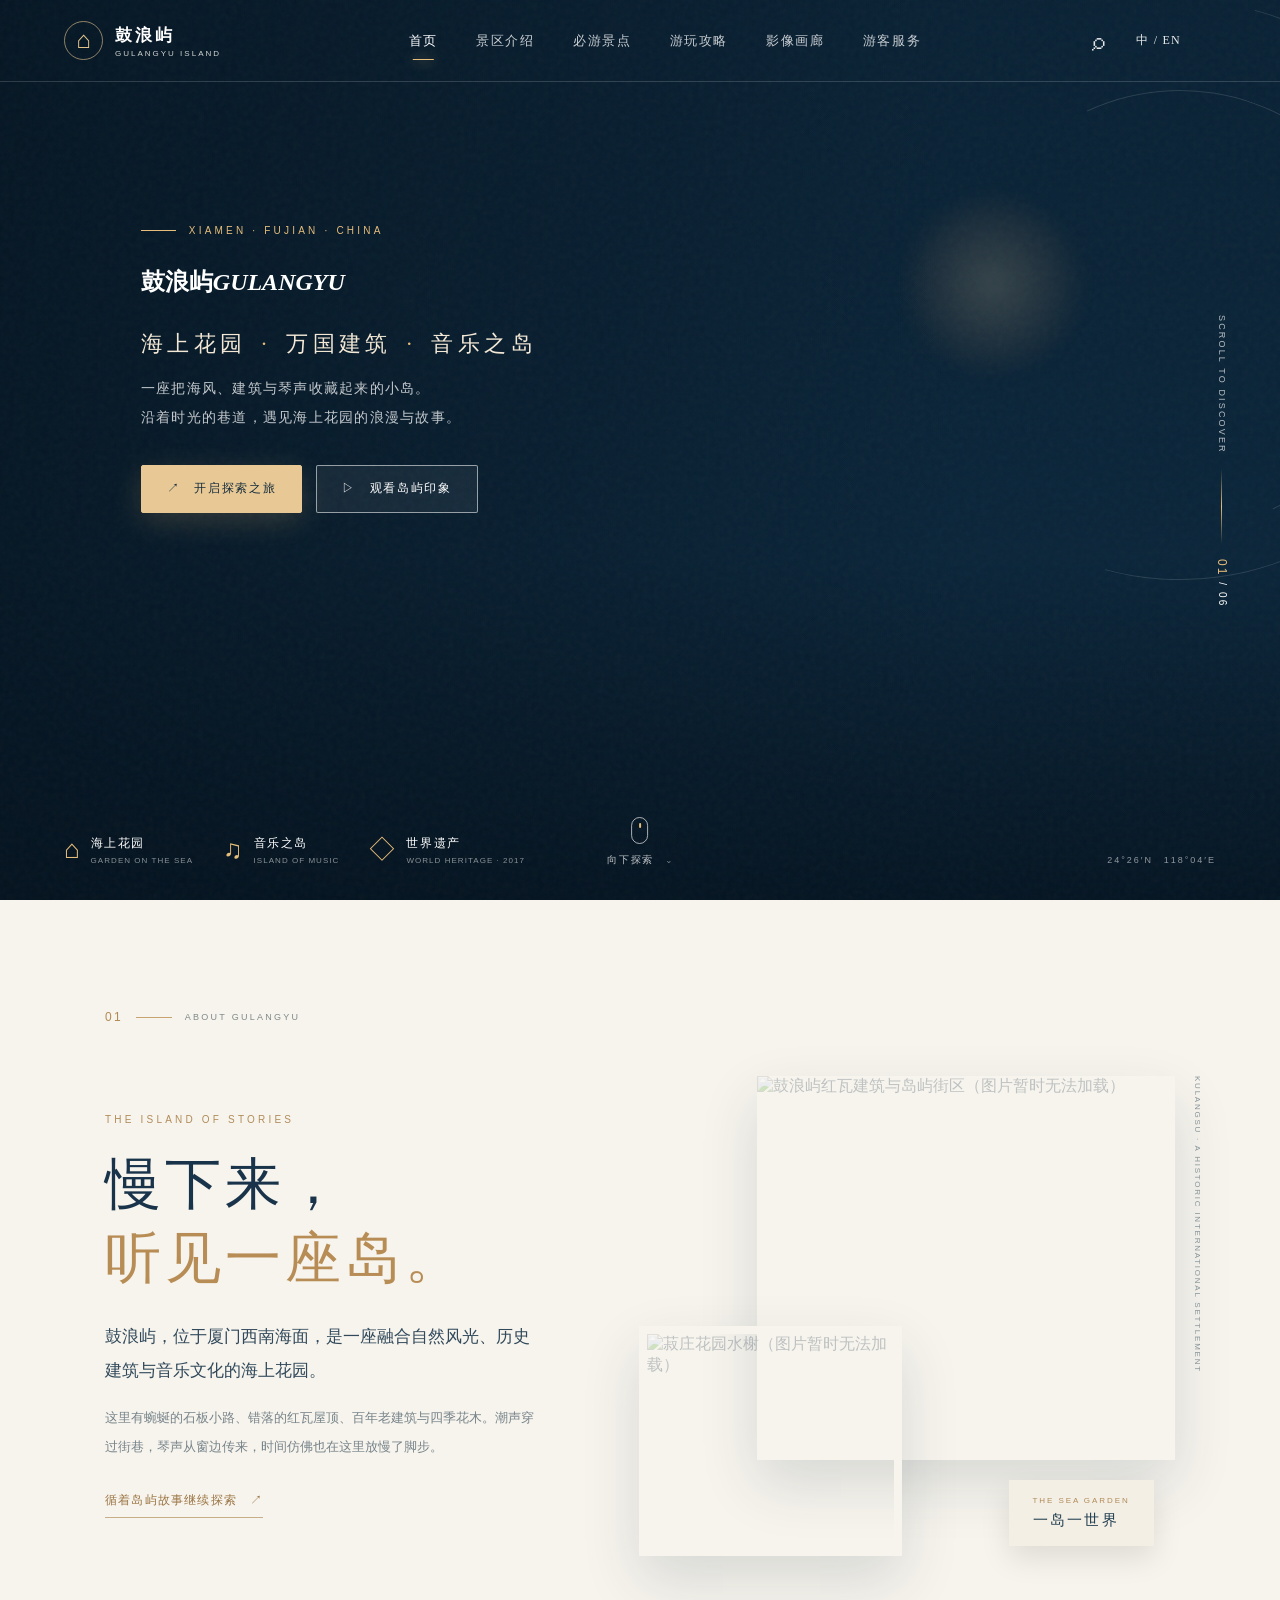
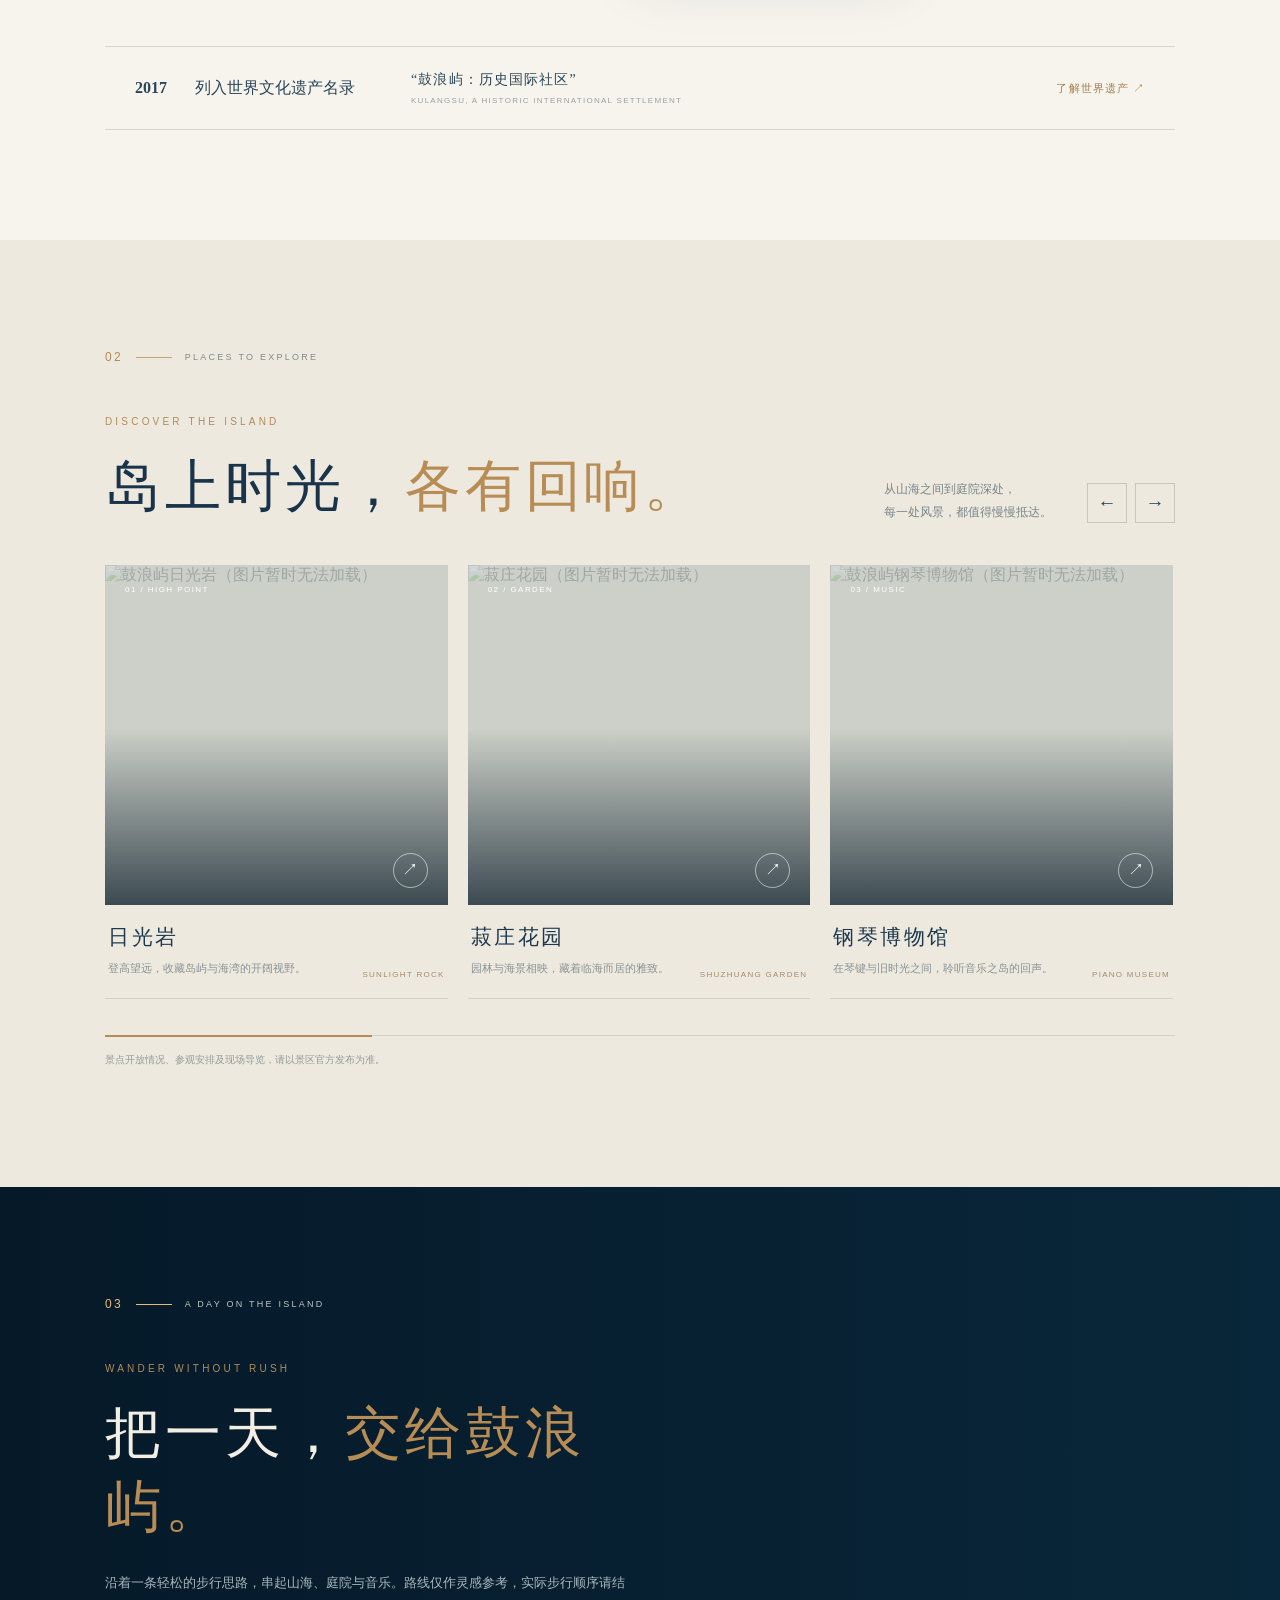
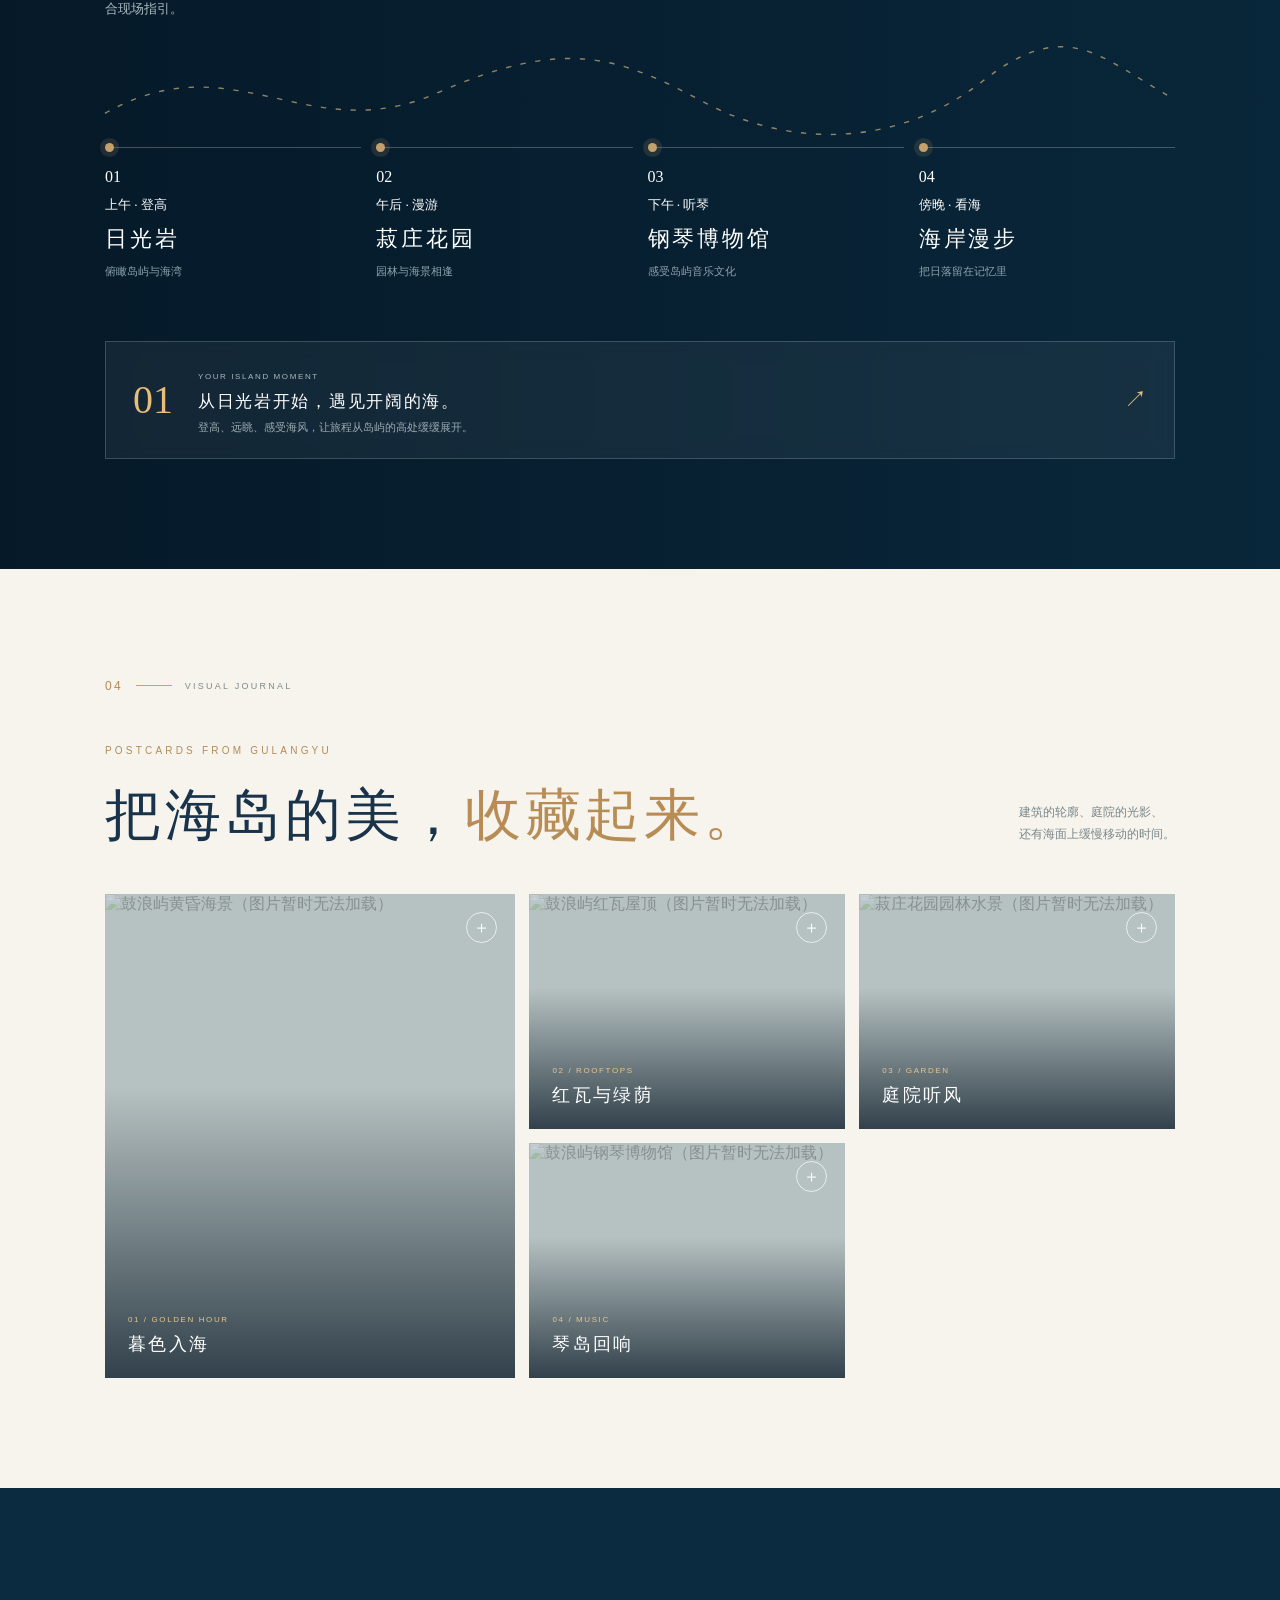
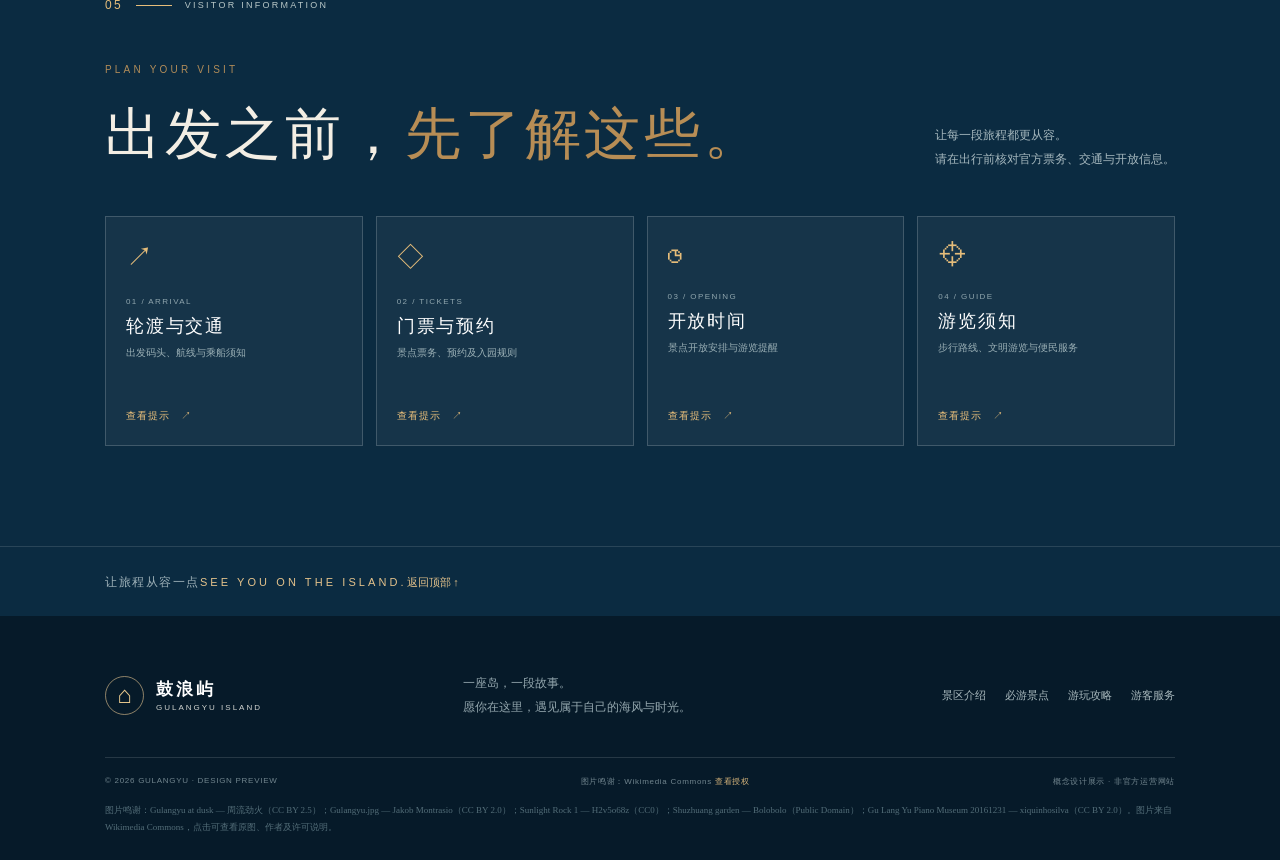
==== commit 3017b9b6: "docs: link Gulangyu photo credits and licenses" ====
--- a/index.html
+++ b/index.html
@@ -76,7 +76,7 @@
 </main>
 <footer class="site-footer"><div class="footer-main"><a class="brand" href="#home"><span class="brand-symbol">⌂</span><span><b>鼓浪屿</b><small>GULANGYU ISLAND</small></span></a><p>一座岛，一段故事。<br>愿你在这里，遇见属于自己的海风与时光。</p><div class="footer-links"><a href="#about">景区介绍</a><a href="#spots">必游景点</a><a href="#journey">游玩攻略</a><a href="#services">游客服务</a></div></div>
 <div class="footer-bottom"><span>© 2026 GULANGYU · DESIGN PREVIEW</span><span>图片鸣谢：Wikimedia Commons <a href="#credits">查看授权</a></span><span>概念设计展示 · 非官方运营网站</span></div>
-<div class="credits" id="credits">图片鸣谢：Gulangyu at dusk — 周流劲火（CC BY 2.5）；Gulangyu.jpg — Jakob Montrasio（CC BY 2.0）；Sunlight Rock 1 — H2v5o68z（CC0）；Shuzhuang garden — Bolobolo（Public Domain）；Gu Lang Yu Piano Museum 20161231 — xiquinhosilva（CC BY 2.0）。图片均来自 Wikimedia Commons。</div></footer>
+<div class="credits" id="credits">图片鸣谢：<a href="https://commons.wikimedia.org/wiki/File:Gulangyu_at_dusk.jpg" target="_blank" rel="noopener">Gulangyu at dusk — 周流劲火（CC BY 2.5）</a>；<a href="https://commons.wikimedia.org/wiki/File:Gulangyu.jpg" target="_blank" rel="noopener">Gulangyu.jpg — Jakob Montrasio（CC BY 2.0）</a>；<a href="https://commons.wikimedia.org/wiki/File:Sunlight_Rock_1.jpg" target="_blank" rel="noopener">Sunlight Rock 1 — H2v5o68z（CC0）</a>；<a href="https://commons.wikimedia.org/wiki/File:Shuzhuang_garden.jpg" target="_blank" rel="noopener">Shuzhuang garden — Bolobolo（Public Domain）</a>；<a href="https://commons.wikimedia.org/wiki/File:Gu_Lang_Yu_Piano_Museum_20161231.jpg" target="_blank" rel="noopener">Gu Lang Yu Piano Museum 20161231 — xiquinhosilva（CC BY 2.0）</a>。图片来自 Wikimedia Commons，点击可查看原图、作者及许可说明。</div></footer>
 <div class="lightbox" id="lightbox" aria-hidden="true"><button id="lightbox-close" aria-label="关闭">×</button><button id="lightbox-prev" aria-label="上一张">‹</button><figure><img id="lightbox-image" src="" alt=""><figcaption id="lightbox-caption"></figcaption></figure><button id="lightbox-next" aria-label="下一张">›</button></div>
 <div class="dialog-backdrop" id="info-dialog" aria-hidden="true"><div class="info-dialog" role="dialog" aria-modal="true"><button id="dialog-close" aria-label="关闭">×</button><small>VISITOR INFORMATION</small><h2 id="dialog-title">出行提示</h2><p id="dialog-copy"></p><a href="https://www.gly.com.cn/" target="_blank" rel="noopener">前往厦门轮渡官方信息 ↗</a></div></div>
 <div class="search-panel" id="search-panel" aria-hidden="true"><button id="search-close" aria-label="关闭">×</button><label for="site-search">探索鼓浪屿</label><input id="site-search" type="search" placeholder="搜索：日光岩、菽庄花园、钢琴博物馆"><div id="search-results"></div></div><div class="toast" id="toast" role="status" aria-live="polite"></div>
--- a/site.css
+++ b/site.css
@@ -0,0 +1,80 @@
+
+:root{--ink:#081b2b;--ink2:#0c263b;--deep:#061523;--blue:#143d59;--sea:#176b82;--aqua:#7ed2d0;--gold:#e6bd7a;--cream:#f4efe5;--paper:#f7f4ed;--text:#f8f3e9;--muted:#b8c4c6;--darktext:#183044;--ease:cubic-bezier(.2,.75,.25,1);--slow:cubic-bezier(.16,1,.3,1)}
+*{box-sizing:border-box}html{scroll-behavior:smooth;scroll-padding-top:84px}body{margin:0;background:var(--paper);color:var(--darktext);font-family:"Palatino Linotype","Noto Serif CJK SC","Songti SC","STSong",serif;overflow-x:hidden}button,a{font:inherit}button{cursor:pointer}a{color:inherit;text-decoration:none}img{display:block;width:100%;height:100%;object-fit:cover}::selection{background:var(--gold);color:var(--ink)}
+.scroll-progress{position:fixed;z-index:200;left:0;top:0;width:0;height:2px;background:linear-gradient(90deg,#d9b777,#fff0c8);box-shadow:0 0 12px #e7c98c;transition:width .08s linear}
+.preloader{position:fixed;z-index:300;inset:0;background:#061624;display:flex;flex-direction:column;align-items:center;justify-content:center;color:#f4ebd9;transition:opacity .8s var(--slow),visibility .8s}
+.preloader.done{opacity:0;visibility:hidden}.preloader-mark{height:65px;width:65px;border:1px solid rgba(220,190,133,.5);border-radius:50%;display:grid;place-items:center;font-size:30px;color:var(--gold);position:relative;animation:prePulse 1.8s ease-in-out infinite}.preloader-mark:before,.preloader-mark:after{content:"";position:absolute;inset:-9px;border:1px solid rgba(220,190,133,.18);border-radius:50%;animation:preRing 2.4s ease-out infinite}.preloader-mark:after{animation-delay:1.2s}.preloader p{font-size:13px;letter-spacing:.42em;margin:28px 0 6px}.preloader small{font:9px/1.5 Arial,sans-serif;letter-spacing:.25em;color:#8da2ad}.preloader-track{height:1px;width:140px;background:#294050;margin-top:30px}.preloader-track i{display:block;width:0;height:100%;background:var(--gold);transition:width 1s ease}
+@keyframes preRing{0%{transform:scale(.7);opacity:.7}100%{transform:scale(1.5);opacity:0}}@keyframes prePulse{50%{box-shadow:0 0 36px rgba(221,184,115,.18)}}
+.site-header{position:fixed;z-index:100;top:0;left:0;width:100%;height:82px;padding:0 clamp(22px,5vw,82px);display:flex;align-items:center;justify-content:space-between;color:#fff;border-bottom:1px solid rgba(255,255,255,.16);transition:height .4s var(--ease),background .4s,border-color .4s}
+.site-header.scrolled{height:68px;background:rgba(5,23,37,.88);backdrop-filter:blur(18px);border-color:rgba(255,255,255,.08)}
+.brand{display:flex;align-items:center;gap:12px;min-width:180px;color:#fff}.brand-symbol{width:39px;height:39px;border:1px solid rgba(232,199,145,.6);border-radius:50%;display:grid;place-items:center;font-size:24px;color:#e9c98d}.brand-word,.brand>span:last-child{display:flex;flex-direction:column;gap:2px}.brand b,.brand-word strong{font-size:17px;letter-spacing:.18em;font-weight:600}.brand small,.brand-word small{font:8px Arial,sans-serif;letter-spacing:.25em;color:#d2d5d1}
+#main-nav{height:100%;display:flex;align-items:center;gap:clamp(18px,3vw,48px)}#main-nav a{height:100%;display:flex;align-items:center;position:relative;font-size:13px;letter-spacing:.12em;color:rgba(255,255,255,.78);transition:color .25s}
+#main-nav a:after{content:"";position:absolute;left:50%;bottom:21px;width:0;height:1px;background:var(--gold);box-shadow:0 0 12px var(--gold);transition:all .35s var(--slow);transform:translateX(-50%)}#main-nav a:hover,#main-nav a.active{color:#fff}#main-nav a:hover:after,#main-nav a.active:after{width:70%}
+.header-actions{display:flex;align-items:center;gap:17px}.header-actions button{background:none;border:0;color:#fff;font-size:12px;letter-spacing:.1em;opacity:.9;transition:opacity .2s,transform .2s}.header-actions button:hover{opacity:1;transform:translateY(-2px)}#search-open{font-size:25px;font-family:Arial;font-weight:200}.menu-toggle{width:28px;height:26px;display:none;flex-direction:column;justify-content:center;gap:6px}.menu-toggle i{height:1px;width:23px;background:#fff;display:block;transition:transform .25s}
+.hero{height:100svh;min-height:740px;max-height:1080px;position:relative;overflow:hidden;background:#0b263b;color:#fff;isolation:isolate}
+.hero-image{position:absolute;inset:-3%;z-index:-3;background-image:url("https://upload.wikimedia.org/wikipedia/commons/1/11/Gulangyu_at_dusk.jpg");background-size:cover;background-position:center 52%;transform:scale(1.04);will-change:transform}
+.hero-shade{position:absolute;inset:0;z-index:-2;background:linear-gradient(90deg,rgba(4,18,30,.76) 0%,rgba(4,18,30,.42) 37%,rgba(4,18,30,.06) 75%),linear-gradient(0deg,rgba(4,18,30,.85) 0%,transparent 38%,rgba(4,18,30,.18) 100%)}
+.hero-grain{position:absolute;inset:0;z-index:-1;opacity:.14;pointer-events:none;background-image:url("data:image/svg+xml,%3Csvg viewBox='0 0 180 180' xmlns='http://www.w3.org/2000/svg'%3E%3Cfilter id='n'%3E%3CfeTurbulence type='fractalNoise' baseFrequency='.9' numOctaves='3' stitchTiles='stitch'/%3E%3C/filter%3E%3Crect width='100%25' height='100%25' filter='url(%23n)' opacity='.28'/%3E%3C/svg%3E")}
+.hero-sun{position:absolute;right:15%;top:21%;width:190px;height:190px;border-radius:50%;background:radial-gradient(circle,rgba(255,217,165,.18),rgba(250,182,116,.08) 45%,transparent 72%);filter:blur(7px);pointer-events:none;animation:sunGlow 8s ease-in-out infinite}
+@keyframes sunGlow{50%{transform:scale(1.12);opacity:.65}}
+.hero-copy{position:absolute;left:clamp(30px,11vw,190px);top:25%;width:min(680px,72vw);animation:heroIn 1.15s var(--slow) both}
+@keyframes heroIn{from{opacity:0;transform:translateY(30px)}to{opacity:1;transform:translateY(0)}}
+.eyebrow,.overline{font:10px Arial,sans-serif;letter-spacing:.32em;color:var(--gold)}.eyebrow{display:flex;align-items:center;gap:13px;margin:0 0 30px}.eyebrow span{width:35px;height:1px;background:var(--gold)}
+.hero-title{font-size:clamp(72px,10vw,142px);font-weight:500;line-height:.95;letter-spacing:.08em;margin:0;text-shadow:0 10px 35px rgba(0,0,0,.2)}.hero-title i{display:block;font:12px Arial,sans-serif;letter-spacing:.55em;margin:18px 0 0 9px;color:#ead7b7}
+.hero-subtitle{font-size:clamp(17px,1.8vw,22px);letter-spacing:.2em;margin:31px 0 15px;color:#f3e8d5}.hero-subtitle b{color:var(--gold);font-weight:400;padding:0 5px}.hero-description{font-size:14px;line-height:2.1;letter-spacing:.09em;color:rgba(255,255,255,.76);margin:0}
+.hero-cta{display:flex;gap:14px;margin-top:32px}.button{height:48px;padding:0 25px;display:inline-flex;align-items:center;justify-content:center;gap:8px;border-radius:2px;font-size:12px;letter-spacing:.14em;transition:transform .25s,background .25s,color .25s,border-color .25s}
+.button:hover{transform:translateY(-4px)}.button-light{background:#e8c995;color:#162c3d;border:1px solid #e8c995;box-shadow:0 8px 30px rgba(223,183,117,.2)}.button-light:hover{background:#f3dfbd}.button-ghost{background:rgba(255,255,255,.06);border:1px solid rgba(255,255,255,.55);color:#fff;backdrop-filter:blur(5px)}.button-ghost:hover{background:rgba(255,255,255,.16);border-color:#fff}
+.hero-side{position:absolute;right:clamp(22px,4vw,70px);top:35%;display:flex;align-items:center;gap:15px;writing-mode:vertical-rl;color:rgba(255,255,255,.7);font:9px Arial,sans-serif;letter-spacing:.24em}.hero-side i{height:75px;width:1px;background:linear-gradient(transparent,var(--gold),transparent)}.hero-side b{font-size:12px;color:var(--gold);font-weight:400}.hero-side small{color:#fff}
+.hero-bottom{position:absolute;left:clamp(25px,5vw,82px);right:clamp(25px,5vw,82px);bottom:33px;display:flex;align-items:end;justify-content:space-between}
+.hero-facts{display:flex;gap:30px}.hero-facts>div{display:flex;align-items:center;gap:11px}.hero-facts b{font-size:26px;font-weight:400;color:var(--gold)}.hero-facts span{font-size:12px;letter-spacing:.13em}.hero-facts small{display:block;font:8px Arial,sans-serif;letter-spacing:.13em;color:rgba(255,255,255,.52);margin-top:4px}
+.scroll-cue{position:absolute;left:50%;bottom:0;transform:translateX(-50%);display:flex;align-items:center;gap:9px;flex-direction:column;font-size:10px;letter-spacing:.18em;color:rgba(255,255,255,.75)}.scroll-cue i{width:17px;height:27px;border:1px solid rgba(255,255,255,.65);border-radius:12px;position:relative}.scroll-cue i:after{content:"";position:absolute;left:7px;top:5px;width:2px;height:5px;background:var(--gold);border-radius:2px;animation:scrollDot 1.6s infinite}.scroll-cue:hover{color:var(--gold)}
+@keyframes scrollDot{0%{transform:translateY(0);opacity:1}100%{transform:translateY(9px);opacity:0}}
+.hero-coordinate{font:9px Arial,sans-serif;letter-spacing:.22em;color:rgba(255,255,255,.55)}.hero-orbit{position:absolute;border:1px solid rgba(255,255,255,.13);border-radius:50%;pointer-events:none}.orbit-one{width:440px;height:440px;right:-120px;top:10%;border-left-color:transparent;border-bottom-color:transparent;transform:rotate(20deg)}.orbit-two{width:580px;height:580px;right:-190px;top:0;border-top-color:transparent;border-left-color:transparent;transform:rotate(-30deg)}
+.section-pad{padding:110px clamp(25px,8.2vw,140px)}.intro-section{background:var(--paper);position:relative;overflow:hidden}
+.section-kicker{display:flex;align-items:center;gap:13px;color:#7f8a8a;font:9px Arial,sans-serif;letter-spacing:.25em;margin-bottom:52px}.section-kicker span{font-size:12px;color:#b08a53}.section-kicker i{width:36px;height:1px;background:#c6a36f}
+.intro-grid{display:grid;grid-template-columns:.9fr 1.1fr;gap:9%;align-items:center}.intro-copy{max-width:480px}.overline{color:#b18c59;margin:0 0 22px}.intro-copy h2,.section-heading h2,.journey-heading h2,.services-heading h2{font-size:clamp(36px,4.4vw,62px);line-height:1.32;letter-spacing:.07em;font-weight:500;margin:0 0 25px;color:#19344a}.intro-copy h2 em,.section-heading h2 em,.journey-heading h2 em,.services-heading h2 em{font-style:normal;color:#b78d55}
+.intro-lead{font-size:17px;line-height:2;color:#31495b;margin:0 0 16px}.body-copy{font-size:13px;line-height:2.2;color:#77848a;margin:0 0 29px}.text-link{display:inline-flex;align-items:center;gap:10px;color:#9b7544;font-size:12px;letter-spacing:.1em;border-bottom:1px solid #c8ae86;padding-bottom:8px;transition:gap .25s}.text-link:hover{gap:17px}
+.intro-visual{height:480px;position:relative}.intro-photo{position:absolute;overflow:hidden;box-shadow:0 24px 55px rgba(23,52,68,.14)}.intro-photo img{transition:transform 1s var(--slow)}.intro-photo:hover img{transform:scale(1.06)}.photo-large{width:78%;height:80%;right:0;top:0}.photo-small{width:49%;height:48%;left:0;bottom:0;border:8px solid var(--paper)}.photo-note{position:absolute;right:4%;bottom:2%;background:#f4efe5;color:#234052;padding:16px 24px;display:flex;flex-direction:column;gap:6px;box-shadow:0 12px 30px rgba(0,0,0,.1)}.photo-note span{font:8px Arial,sans-serif;letter-spacing:.24em;color:#b08b58}.photo-note b{font-size:15px;letter-spacing:.15em;font-weight:500}.intro-vertical{position:absolute;right:-27px;top:0;writing-mode:vertical-rl;font:8px Arial,sans-serif;letter-spacing:.22em;color:#879397}
+.heritage-strip{margin-top:90px;padding:24px 30px;border-top:1px solid #d9d4c9;border-bottom:1px solid #d9d4c9;display:flex;align-items:center;gap:28px;color:#2a4658}.heritage-number strong{font:36px Georgia,serif;color:#b28c56;display:block}.heritage-number span{font-size:10px;color:#7c898d}.heritage-divider{height:45px;width:1px;background:#d6d0c4}.heritage-strip p{font-size:14px;letter-spacing:.08em;flex:1;margin:0}.heritage-strip small{font:8px Arial,sans-serif;letter-spacing:.16em;color:#99a2a0;display:block;margin-top:7px}.heritage-strip>a{font-size:11px;color:#a47d4a;letter-spacing:.1em}
+.spots-section{background:#eee9df;overflow:hidden}.section-heading{display:flex;justify-content:space-between;align-items:end;gap:30px;margin-bottom:42px}.section-heading h2{margin-bottom:0}.heading-side{display:flex;align-items:end;gap:35px}.heading-side p,.gallery-heading-note{font-size:12px;line-height:1.9;color:#78868a;margin:0}.slider-controls{display:flex;gap:8px}.slider-controls button{width:40px;height:40px;border:1px solid #c8c6bb;background:transparent;color:#264357;font-size:19px;transition:all .2s}.slider-controls button:hover{background:#17394d;color:#fff;border-color:#17394d}
+.spot-track-wrap{overflow:visible}.spot-track{display:flex;gap:20px;transition:transform .65s var(--slow);will-change:transform}.spot-card{flex:0 0 calc(33.333% - 14px);min-width:0}.spot-card.spot-feature{flex-basis:calc(33.333% - 14px)}.spot-image{height:340px;position:relative;overflow:hidden;background:#ccd0c8}.spot-image:after{content:"";position:absolute;inset:0;background:linear-gradient(0deg,rgba(4,22,35,.72),transparent 52%);pointer-events:none}.spot-image img{transition:transform 1.1s var(--slow),filter .5s}.spot-card:hover .spot-image img{transform:scale(1.08);filter:saturate(1.1)}.spot-image>span{position:absolute;z-index:1;left:20px;top:20px;font:8px Arial,sans-serif;letter-spacing:.18em;color:#fff}.spot-image>b{position:absolute;z-index:1;right:20px;bottom:17px;width:35px;height:35px;border:1px solid rgba(255,255,255,.55);border-radius:50%;display:grid;place-items:center;color:#fff;font-weight:400;transition:transform .3s,background .3s}.spot-card:hover .spot-image>b{transform:rotate(45deg);background:rgba(255,255,255,.18)}
+.spot-info{display:flex;justify-content:space-between;gap:12px;align-items:end;padding:18px 3px 0;border-bottom:1px solid #d5d0c5;padding-bottom:19px}.spot-info h3{font-size:21px;font-weight:500;letter-spacing:.12em;margin:0 0 8px;color:#1d394d}.spot-info p{font-size:11px;color:#899294;margin:0;line-height:1.8}.spot-info small{font:8px Arial,sans-serif;letter-spacing:.16em;color:#a48b68;white-space:nowrap}.spot-progress{height:1px;background:#d7d2c8;margin-top:36px}.spot-progress i{display:block;width:20%;height:2px;background:#b78c53;transition:width .45s}.section-footnote{font-size:10px;color:#929a98;margin-top:17px}
+.journey-section{position:relative;background:#0c2b42;color:#fff;overflow:hidden}.journey-bg{position:absolute;inset:0;background:linear-gradient(90deg,rgba(5,24,39,.95),rgba(8,38,56,.82)),url("https://upload.wikimedia.org/wikipedia/commons/1/11/Gulangyu_at_dusk.jpg") center/cover fixed;opacity:1}.journey-content{position:relative;z-index:1}.light-kicker{color:#b9c8c8}.light-kicker span{color:var(--gold)}.light-kicker i{background:var(--gold)}
+.journey-heading{max-width:570px}.journey-heading h2,.services-heading h2{color:#f3eee4}.journey-heading>p:last-child{font-size:13px;line-height:2;color:#aab9be;max-width:520px;margin-top:17px}
+.route-line{height:110px;margin-top:18px;color:rgba(218,187,130,.65)}.route-line svg{width:100%;height:100%;overflow:visible}.route-line path{stroke:currentColor;stroke-width:1.5;stroke-dasharray:5 9;fill:none}
+.route-steps{display:grid;grid-template-columns:repeat(4,1fr);gap:15px;margin-top:-3px}.route-step{position:relative;text-align:left;background:transparent;color:#fff;border:0;border-top:1px solid rgba(255,255,255,.24);padding:20px 10px 17px 0;display:flex;flex-direction:column;gap:10px;transition:transform .3s,color .3s}.route-step:before{content:"";position:absolute;width:9px;height:9px;border-radius:50%;top:-5px;left:0;background:#c4a16c;box-shadow:0 0 0 5px rgba(196,161,108,.14)}.route-step:hover,.route-step.active{transform:translateY(-6px)}.route-dot{font:10px Arial,sans-serif;color:var(--gold);letter-spacing:.18em}.route-time{font-size:10px;color:#94aab1}.route-step strong{font-size:22px;letter-spacing:.13em;font-weight:500}.route-step i{font-style:normal;font-size:11px;color:#8da3ad}
+.route-detail{margin-top:45px;border:1px solid rgba(255,255,255,.18);background:rgba(255,255,255,.055);backdrop-filter:blur(8px);padding:23px 27px;display:flex;align-items:center;gap:25px}.route-detail-number{font:40px Georgia,serif;color:var(--gold)}.route-detail>div{flex:1}.route-detail small{font:8px Arial,sans-serif;letter-spacing:.2em;color:#a9b9bd}.route-detail h3{font-size:17px;font-weight:500;letter-spacing:.1em;margin:7px 0}.route-detail p{font-size:11px;color:#9aadb2;margin:0}.route-detail>b{font-size:23px;color:var(--gold);font-weight:400}
+.gallery-section{background:#f7f4ed}.gallery-heading-note{padding-bottom:6px}.gallery-grid{display:grid;grid-template-columns:1.3fr 1fr 1fr;grid-template-rows:235px 235px;gap:14px}.gallery-item{position:relative;overflow:hidden;border:0;padding:0;background:#b6c1c1;text-align:left;cursor:zoom-in}.gallery-item.gallery-large{grid-row:span 2}.gallery-item:after{content:"";position:absolute;inset:0;background:linear-gradient(0deg,rgba(5,22,35,.75),transparent 60%);transition:opacity .35s}.gallery-item img{transition:transform 1.1s var(--slow),filter .5s}.gallery-item:hover img{transform:scale(1.07);filter:saturate(1.13)}.gallery-item>span{position:absolute;z-index:1;left:23px;bottom:22px;color:#fff;display:flex;flex-direction:column;gap:8px}.gallery-item small{font:8px Arial,sans-serif;letter-spacing:.2em;color:#e8c58c}.gallery-item b{font-size:18px;letter-spacing:.13em;font-weight:500}.gallery-item>i{position:absolute;z-index:1;right:18px;top:18px;width:31px;height:31px;border:1px solid rgba(255,255,255,.7);border-radius:50%;display:grid;place-items:center;color:#fff;font-style:normal;font-size:17px;transition:transform .25s}.gallery-item:hover>i{transform:rotate(90deg);background:rgba(255,255,255,.18)}
+.services-section{background:#0b2b41;color:#fff}.services-top{padding-bottom:100px}.services-heading{display:flex;justify-content:space-between;align-items:end;gap:30px;margin-bottom:45px}.services-heading h2{margin-bottom:0}.services-heading>p{font-size:12px;line-height:2;color:#a6b8be;margin:0}.service-grid{display:grid;grid-template-columns:repeat(4,1fr);gap:13px}.service-card{min-height:230px;padding:22px 20px;text-align:left;border:1px solid rgba(255,255,255,.18);background:rgba(255,255,255,.045);color:#fff;display:flex;flex-direction:column;align-items:flex-start;transition:transform .35s var(--slow),background .3s,border-color .3s}
+.service-card:hover{transform:translateY(-7px);background:rgba(255,255,255,.09);border-color:rgba(226,190,128,.55)}.service-card>span{font-size:27px;color:var(--gold);margin-bottom:22px}.service-card small{font:8px Arial,sans-serif;letter-spacing:.18em;color:#90a6ae}.service-card strong{font-size:18px;font-weight:500;letter-spacing:.1em;margin:8px 0}.service-card i{font-style:normal;font-size:10px;color:#9aafb5}.service-card>b{margin-top:auto;padding-top:19px;font-size:10px;color:var(--gold);font-weight:400;letter-spacing:.1em}
+.service-bottom{border-top:1px solid rgba(255,255,255,.12);padding:25px clamp(25px,8.2vw,140px)}.service-bottom>span,.service-bottom-inner>span{font-size:12px;color:#9eb1b8;letter-spacing:.13em}.service-bottom-inner{display:flex;align-items:center;justify-content:space-between}.service-bottom b{font:11px Arial,sans-serif;letter-spacing:.28em;color:#e4c28b}.service-bottom a{font-size:11px;color:#e4c28b}
+.site-footer{background:#061a29;color:#d9e2df;padding:55px clamp(25px,8.2vw,140px) 25px}.footer-main{display:grid;grid-template-columns:1fr 1.1fr 1fr;align-items:center;gap:35px;padding-bottom:38px}.footer-main>p{font-size:12px;line-height:2;color:#93a6ad;margin:0}.footer-links{display:flex;gap:19px;flex-wrap:wrap;justify-content:flex-end}.footer-links a{font-size:11px;color:#a9b9bd;transition:color .2s}.footer-links a:hover{color:var(--gold)}.footer-bottom{border-top:1px solid rgba(255,255,255,.13);padding-top:18px;display:flex;justify-content:space-between;gap:20px;font:8px Arial,sans-serif;letter-spacing:.09em;color:#71858e}.footer-bottom a{color:#d6b47b}.credits{font-size:9px;line-height:1.8;color:#536d78;margin-top:15px}
+.lightbox{position:fixed;z-index:250;inset:0;background:rgba(2,10,18,.94);display:flex;align-items:center;justify-content:center;padding:5vw;opacity:0;visibility:hidden;transition:opacity .35s,visibility .35s}.lightbox.open{opacity:1;visibility:visible}.lightbox figure{margin:0;max-width:min(1100px,80vw);max-height:82vh}.lightbox figure img{max-height:76vh;width:auto;max-width:100%;object-fit:contain;box-shadow:0 25px 80px rgba(0,0,0,.4)}.lightbox figcaption{color:#d8c6a7;text-align:center;margin-top:13px;font-size:12px;letter-spacing:.15em}.lightbox button{position:absolute;background:none;border:0;color:#fff;font-size:36px;font-family:Arial;font-weight:200}.lightbox-close{right:32px;top:25px}.lightbox-prev{left:25px}.lightbox-next{right:25px}
+.dialog-backdrop{position:fixed;z-index:240;inset:0;background:rgba(3,13,22,.78);backdrop-filter:blur(8px);display:grid;place-items:center;padding:20px;opacity:0;visibility:hidden;transition:opacity .25s,visibility .25s}.dialog-backdrop.open{opacity:1;visibility:visible}.info-dialog{width:min(490px,100%);background:#f5f0e7;color:#17364b;padding:42px;position:relative;transform:translateY(20px);transition:transform .35s var(--slow)}.dialog-backdrop.open .info-dialog{transform:translateY(0)}.info-dialog>button{position:absolute;right:18px;top:13px;background:none;border:0;font-size:28px;color:#345}.info-dialog small{font:9px Arial,sans-serif;letter-spacing:.2em;color:#aa895b}.info-dialog h2{font-size:30px;font-weight:500;margin:15px 0}.info-dialog p{font-size:13px;line-height:2;color:#61737c;margin-bottom:25px}.info-dialog>a{font-size:11px;color:#9a7648;border-bottom:1px solid #c8ad83;padding-bottom:7px}
+.search-panel{position:fixed;z-index:260;inset:0;background:rgba(5,22,36,.97);color:#fff;display:flex;flex-direction:column;justify-content:center;align-items:center;padding:25px;opacity:0;visibility:hidden;transition:opacity .3s,visibility .3s}.search-panel.open{opacity:1;visibility:visible}.search-panel>label{font-size:32px;margin-bottom:24px;letter-spacing:.15em}.search-panel input{width:min(650px,90vw);background:transparent;border:0;border-bottom:1px solid rgba(255,255,255,.4);padding:15px 4px;color:#fff;font-size:17px;outline:none}.search-panel>button{position:absolute;right:40px;top:30px;background:none;border:0;color:#fff;font-size:35px}.search-results{width:min(650px,90vw);padding-top:18px;color:#b6c5c9;font-size:12px;line-height:2}.search-results button{display:block;width:100%;text-align:left;padding:9px 0;background:none;border:0;border-bottom:1px solid rgba(255,255,255,.1);color:#d9e4e3}
+.toast{position:fixed;z-index:280;left:50%;bottom:32px;transform:translate(-50%,20px);opacity:0;pointer-events:none;background:#f0e5d2;color:#19354a;padding:12px 20px;font-size:12px;letter-spacing:.08em;box-shadow:0 10px 35px rgba(0,0,0,.2);transition:all .25s}.toast.show{opacity:1;transform:translate(-50%,0)}
+.reveal{opacity:0;transform:translateY(35px);transition:opacity .85s var(--slow),transform .85s var(--slow)}.reveal.visible{opacity:1;transform:translateY(0)}
+@media(max-width:1050px){#main-nav{gap:17px}#main-nav a{font-size:11px}.brand{min-width:150px}.spot-card{flex-basis:calc(50% - 10px)}.spot-card.spot-feature{flex-basis:calc(50% - 10px)}.gallery-grid{grid-template-rows:200px 200px}.intro-grid{gap:5%}.intro-visual{height:420px}}
+@media(max-width:760px){.site-header{height:68px;padding:0 19px}.site-header.scrolled{height:62px}.brand{min-width:0}.brand-symbol{width:34px;height:34px}.brand b{font-size:14px}.brand small{font-size:7px}.menu-toggle{display:flex}.header-actions{gap:10px}.header-actions #language-switch{display:none}#main-nav{position:absolute;top:68px;left:0;right:0;height:auto;padding:10px 20px 20px;background:rgba(5,23,37,.96);backdrop-filter:blur(16px);display:flex;flex-direction:column;align-items:stretch;gap:0;opacity:0;visibility:hidden;transform:translateY(-10px);transition:all .25s}#main-nav.open{opacity:1;visibility:visible;transform:translateY(0)}#main-nav a{height:44px;font-size:13px;border-bottom:1px solid rgba(255,255,255,.08)}#main-nav a:after{display:none}
+.hero{min-height:760px;height:100svh}.hero-image{background-position:55% center}.hero-copy{left:25px;top:24%;width:calc(100% - 50px)}.hero-title{font-size:clamp(65px,16vw,104px)}.hero-subtitle{font-size:15px;letter-spacing:.1em}.hero-description{font-size:12px}.hero-cta{flex-wrap:wrap}.button{height:44px;padding:0 17px;font-size:10px}.hero-side{display:none}.hero-bottom{left:24px;right:24px;bottom:25px}.hero-facts{gap:12px;flex-direction:column}.hero-facts b{font-size:20px}.hero-facts span{font-size:10px}.hero-facts small{font-size:7px}.hero-coordinate{display:none}.scroll-cue{left:auto;right:0;bottom:3px;transform:none;font-size:9px}
+.section-pad{padding:76px 24px}.section-kicker{margin-bottom:35px;font-size:8px}.intro-grid{grid-template-columns:1fr;gap:40px}.intro-copy h2,.section-heading h2,.journey-heading h2,.services-heading h2{font-size:37px}.intro-lead{font-size:15px}.intro-visual{height:340px}.photo-large{width:83%;height:79%}.photo-small{width:53%;height:45%}.photo-note{right:1%;bottom:0;padding:11px 16px}.intro-vertical{right:-12px;font-size:6px}.heritage-strip{margin-top:55px;gap:13px;padding:17px 0;flex-wrap:wrap}.heritage-number strong{font-size:28px}.heritage-number span{font-size:9px}.heritage-divider{height:35px}.heritage-strip p{font-size:11px;min-width:160px}.heritage-strip small{font-size:6px}.heritage-strip>a{font-size:9px;margin-left:auto}
+.section-heading,.services-heading{align-items:flex-start;flex-direction:column}.heading-side{width:100%;justify-content:space-between}.heading-side p{font-size:10px}.spot-card,.spot-card.spot-feature{flex-basis:84%}.spot-image{height:300px}.spot-info{align-items:flex-start;flex-direction:column}.spot-info h3{font-size:19px}.spot-info small{font-size:7px}.journey-bg{background-attachment:scroll}.journey-heading h2{font-size:38px}.route-line{height:55px;margin-top:20px}.route-steps{grid-template-columns:repeat(2,1fr);gap:16px 10px}.route-step{padding:17px 8px 14px 0}.route-step strong{font-size:17px}.route-detail{margin-top:28px;padding:16px;gap:13px}.route-detail-number{font-size:30px}.route-detail h3{font-size:14px}.route-detail p{font-size:10px}
+.gallery-grid{grid-template-columns:1fr 1fr;grid-template-rows:210px 160px 160px;gap:8px}.gallery-item.gallery-large{grid-row:span 1;grid-column:span 2}.gallery-item>span{left:13px;bottom:13px}.gallery-item b{font-size:14px}.gallery-item small{font-size:7px}.gallery-item>i{right:11px;top:11px;width:27px;height:27px}
+.services-heading>p{font-size:11px}.service-grid{grid-template-columns:1fr 1fr;gap:8px}.service-card{min-height:190px;padding:15px 13px}.service-card>span{font-size:22px;margin-bottom:15px}.service-card strong{font-size:15px}.service-card i{font-size:9px}.service-card>b{font-size:9px}.service-bottom{padding:20px 24px}.service-bottom-inner{flex-wrap:wrap;gap:14px}.service-bottom b{font-size:8px;letter-spacing:.15em}.service-bottom a{font-size:10px}
+.site-footer{padding:42px 24px 22px}.footer-main{grid-template-columns:1fr;gap:19px;padding-bottom:25px}.footer-links{justify-content:flex-start;gap:15px}.footer-bottom{flex-direction:column;gap:9px;font-size:7px}.credits{font-size:8px}.lightbox figure{max-width:88vw}.lightbox-prev{left:6px}.lightbox-next{right:6px}.lightbox button{font-size:28px}.info-dialog{padding:30px 23px}
+}
+@media(prefers-reduced-motion:reduce){html{scroll-behavior:auto}*,*::before,*::after{animation-duration:.01ms!important;animation-iteration-count:1!important;transition-duration:.01ms!important}.reveal{opacity:1;transform:none}}
+
+
+/* Interaction finishing states */
+.spot-track-wrap{overflow:hidden}
+.menu-toggle.open i:first-child{transform:translateY(3.5px) rotate(45deg)}
+.menu-toggle.open i:last-child{transform:translateY(-3.5px) rotate(-45deg)}
+.search-panel{position:fixed;z-index:260;inset:0;background:rgba(5,22,36,.97);color:#fff;display:flex;flex-direction:column;justify-content:center;align-items:center;padding:25px;opacity:0;visibility:hidden;transition:opacity .3s,visibility .3s}
+.search-panel.open{opacity:1;visibility:visible}
+.search-panel>label{font-size:32px;margin-bottom:24px;letter-spacing:.15em}
+.search-panel input{width:min(650px,90vw);background:transparent;border:0;border-bottom:1px solid rgba(255,255,255,.4);padding:15px 4px;color:#fff;font-size:17px;outline:none}
+.search-panel>button{position:absolute;right:40px;top:30px;background:none;border:0;color:#fff;font-size:35px}
+.search-results{width:min(650px,90vw);padding-top:18px;color:#b6c5c9;font-size:12px;line-height:2}
+.search-results button{display:block;width:100%;text-align:left;padding:9px 0;background:none;border:0;border-bottom:1px solid rgba(255,255,255,.1);color:#d9e4e3}
+@media(max-width:760px){.search-panel>label{font-size:25px}.search-panel>button{right:22px;top:20px}}
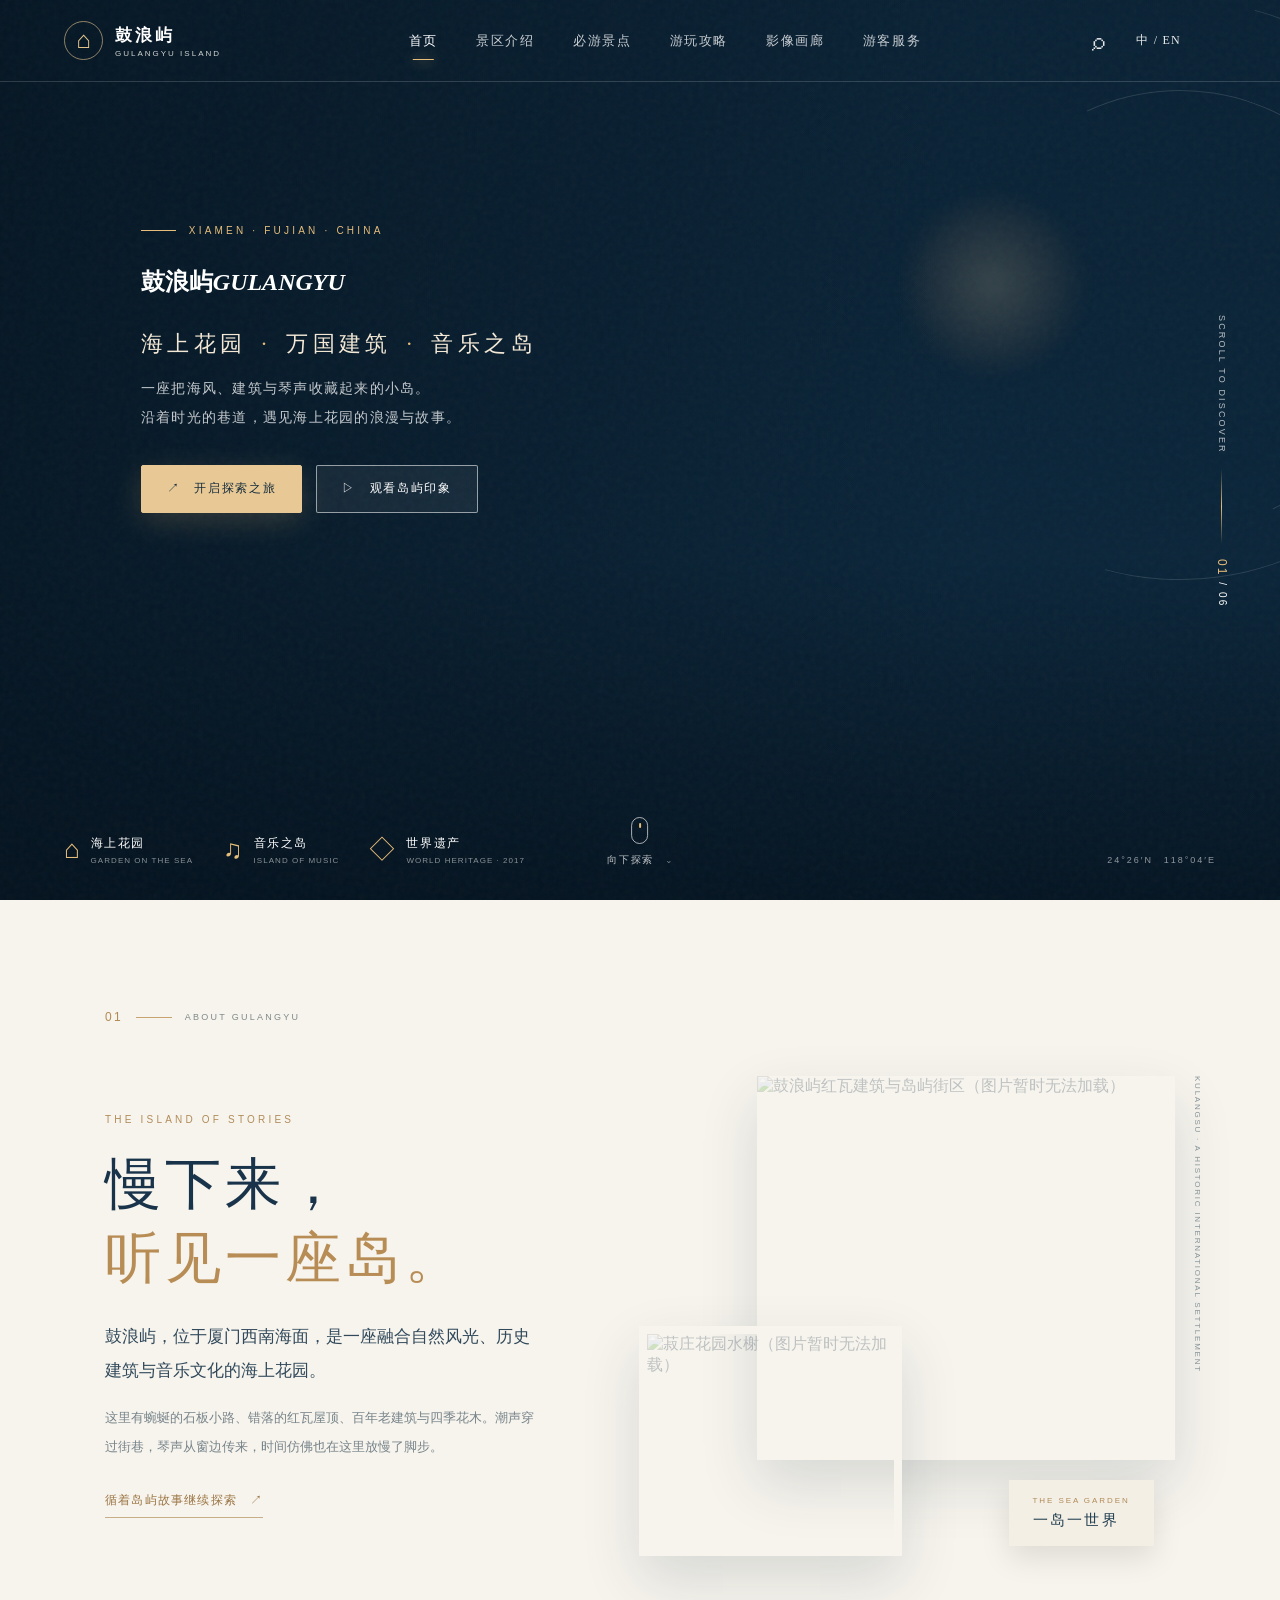
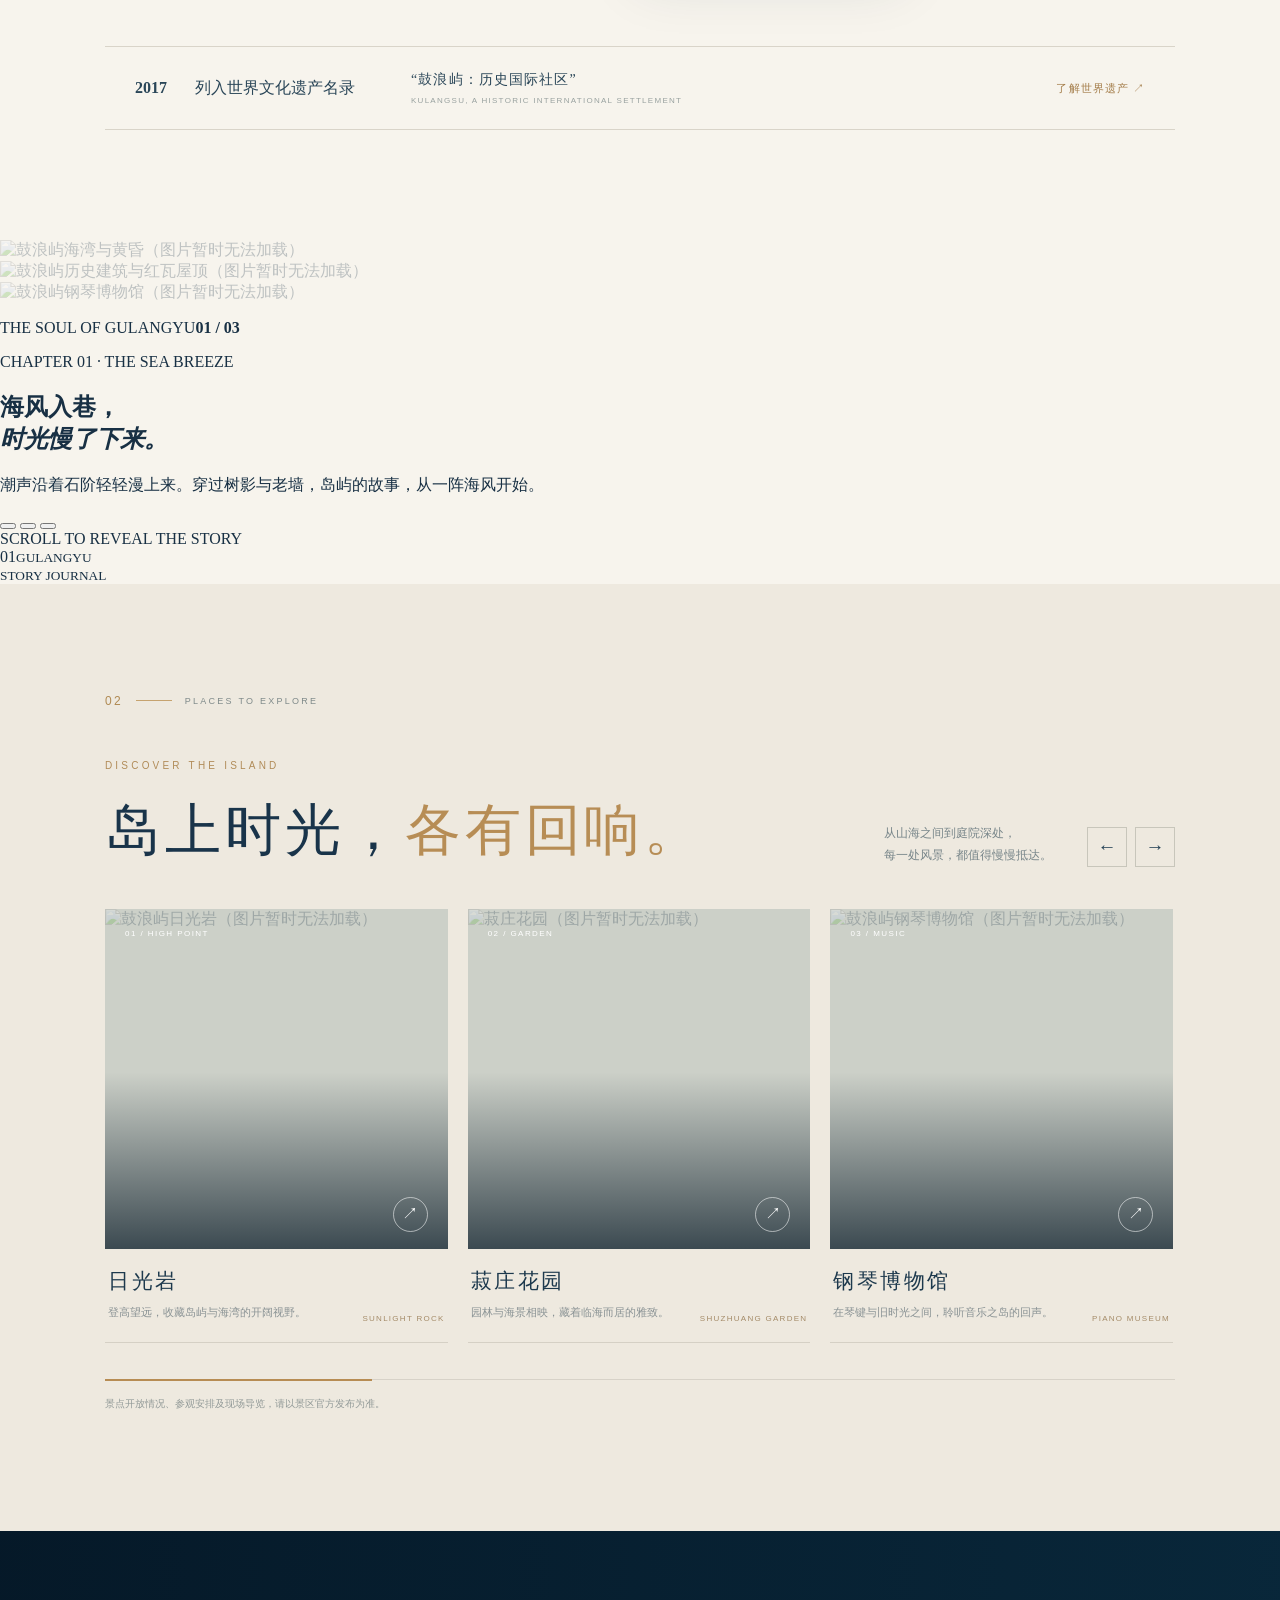
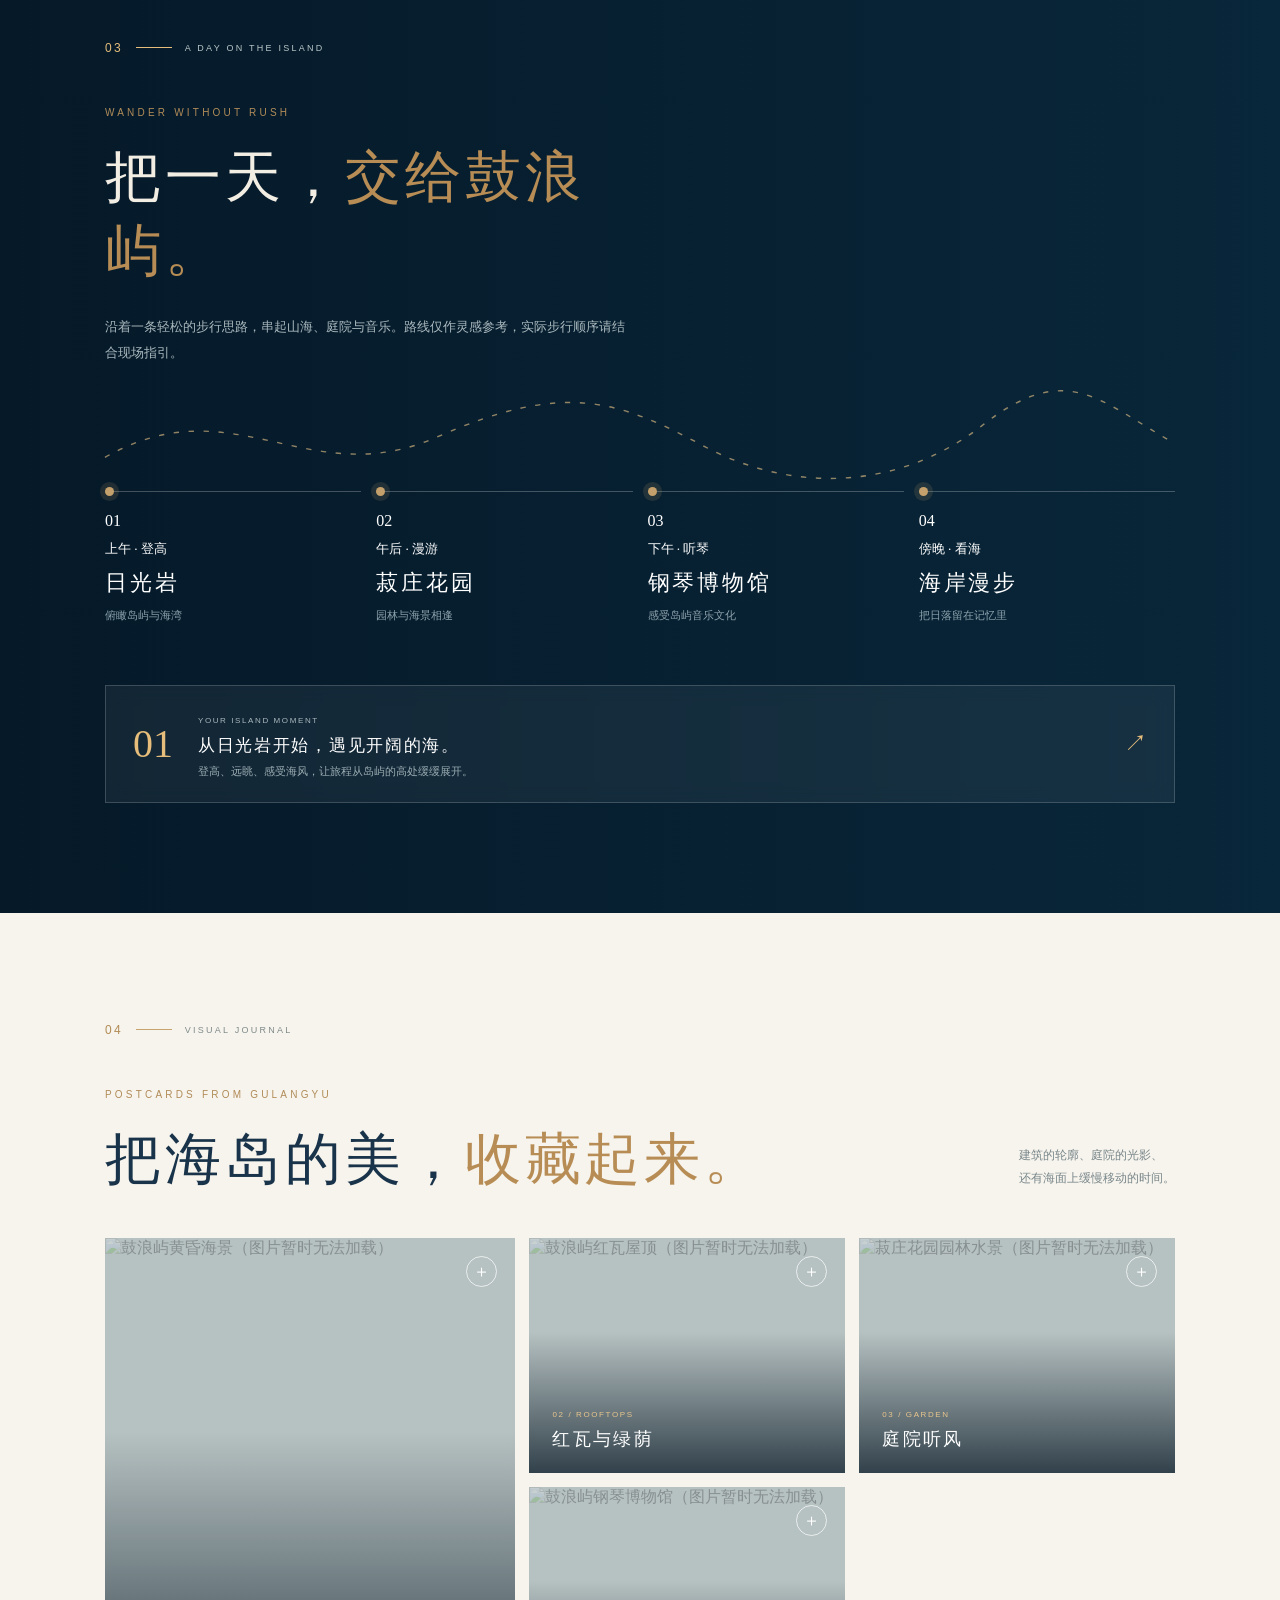
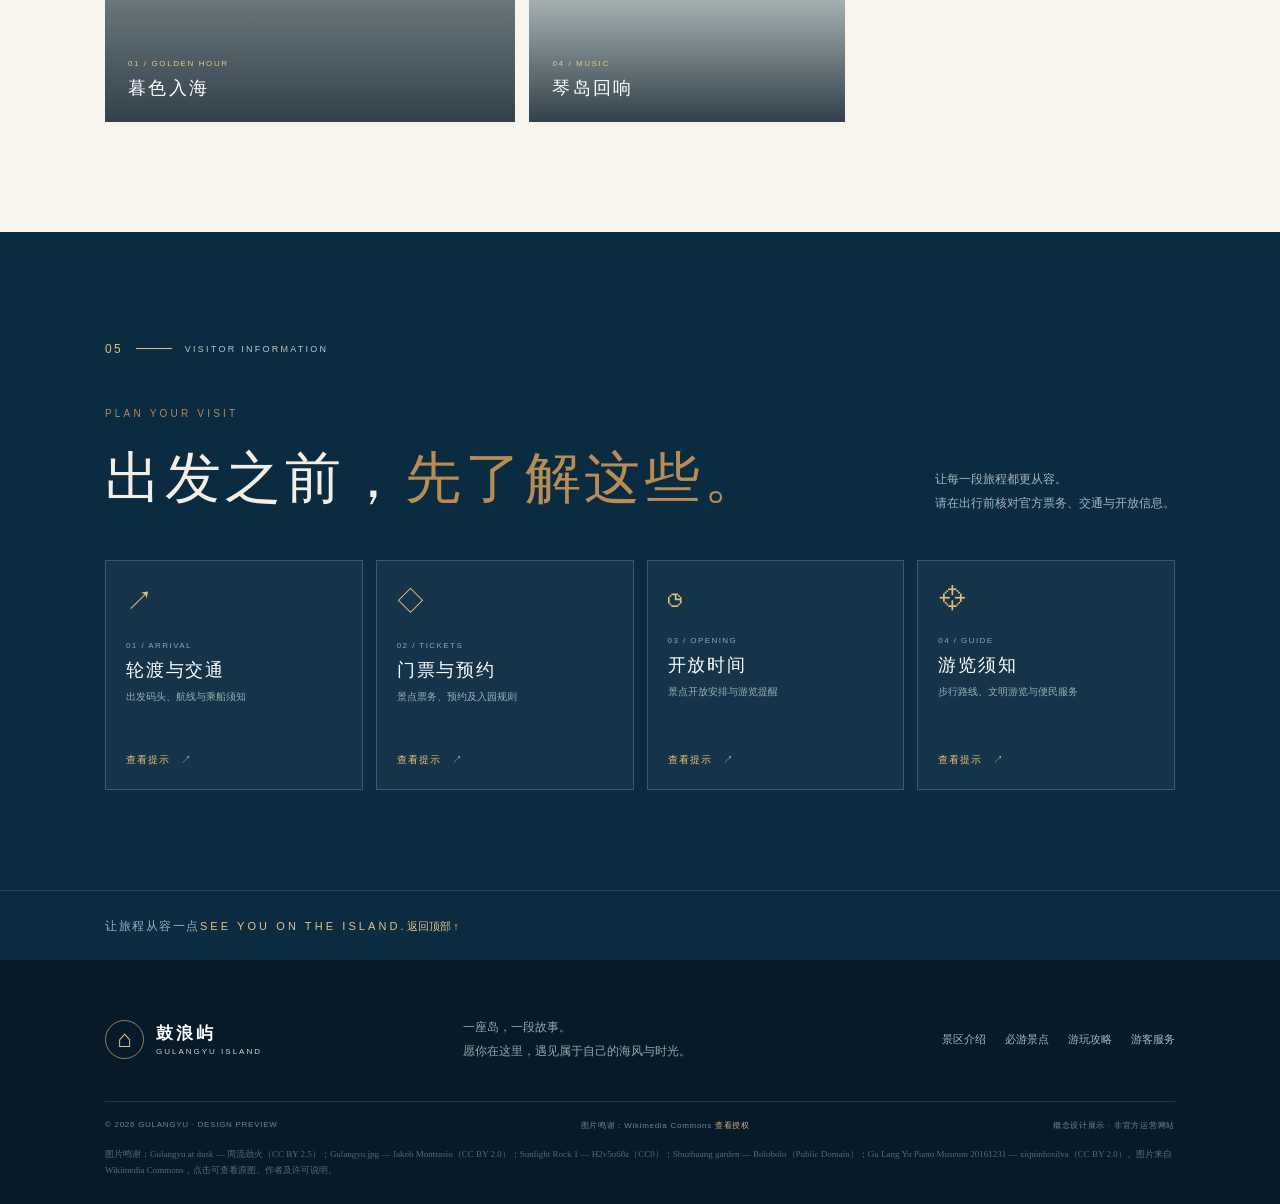
==== commit 00a00270: "feat: add immersive three-chapter Gulangyu scroll story" ====
--- a/index.html
+++ b/index.html
@@ -16,7 +16,7 @@
 </header>
 <main>
 <section class="hero" id="home">
-<div class="hero-image" id="hero-image"></div><div class="hero-shade"></div><div class="hero-grain"></div><div class="hero-sun"></div>
+<div class="hero-image" id="hero-image"></div><canvas class="hero-particles" id="hero-particles" aria-hidden="true"></canvas><div class="hero-shade"></div><div class="hero-grain"></div><div class="hero-sun"></div>
 <div class="hero-copy">
 <p class="eyebrow"><span></span> XIAMEN · FUJIAN · CHINA</p>
 <h1>鼓浪屿<i>GULANGYU</i></h1>
@@ -35,6 +35,36 @@
 <div class="intro-visual reveal"><div class="intro-photo photo-large"><img src="https://upload.wikimedia.org/wikipedia/commons/e/e4/Gulangyu.jpg" alt="鼓浪屿红瓦建筑与岛屿街区" loading="lazy"></div><div class="intro-photo photo-small"><img src="https://upload.wikimedia.org/wikipedia/commons/6/6d/Shuzhuang_garden.jpg" alt="菽庄花园水榭" loading="lazy"></div><div class="photo-note"><span>THE SEA GARDEN</span><b>一岛一世界</b></div><span class="intro-vertical">KULANGSU · A HISTORIC INTERNATIONAL SETTLEMENT</span></div>
 </div>
 <div class="heritage-strip reveal"><strong>2017</strong><span>列入世界文化遗产名录</span><i></i><p>“鼓浪屿：历史国际社区”<small>KULANGSU, A HISTORIC INTERNATIONAL SETTLEMENT</small></p><a href="https://whc.unesco.org/en/list/1541/" target="_blank" rel="noopener">了解世界遗产 ↗</a></div>
+</section>
+
+<section class="cinematic-story" id="island-story" aria-label="鼓浪屿的三个时刻">
+  <div class="story-sticky">
+    <div class="story-image-stack" id="story-image-stack">
+      <img class="story-image active" data-story-image="0" src="https://upload.wikimedia.org/wikipedia/commons/1/11/Gulangyu_at_dusk.jpg" alt="鼓浪屿海湾与黄昏" loading="lazy">
+      <img class="story-image" data-story-image="1" src="https://upload.wikimedia.org/wikipedia/commons/e/e4/Gulangyu.jpg" alt="鼓浪屿历史建筑与红瓦屋顶" loading="lazy">
+      <img class="story-image" data-story-image="2" src="https://upload.wikimedia.org/wikipedia/commons/0/01/Gu_Lang_Yu_Piano_Museum_20161231.jpg" alt="鼓浪屿钢琴博物馆" loading="lazy">
+    </div>
+    <div class="story-overlay"></div>
+    <div class="story-grain"></div>
+    <div class="story-content">
+      <p class="story-kicker"><span>THE SOUL OF GULANGYU</span><i></i><b id="story-index">01 / 03</b></p>
+      <div class="story-copy" id="story-copy">
+        <p class="story-chapter">CHAPTER 01 · THE SEA BREEZE</p>
+        <h2>海风入巷，<br><em>时光慢了下来。</em></h2>
+        <p>潮声沿着石阶轻轻漫上来。穿过树影与老墙，岛屿的故事，从一阵海风开始。</p>
+      </div>
+      <div class="story-controls">
+        <div class="story-dots" role="tablist" aria-label="岛屿故事章节">
+          <button class="active" data-story="0" aria-label="第一章 海风入巷"></button>
+          <button data-story="1" aria-label="第二章 建筑留声"></button>
+          <button data-story="2" aria-label="第三章 琴岛回响"></button>
+        </div>
+        <span class="story-hint">SCROLL TO REVEAL THE STORY</span>
+      </div>
+    </div>
+    <div class="story-counter"><span id="story-counter-big">01</span><i></i><small>GULANGYU<br>STORY JOURNAL</small></div>
+    <div class="story-depth depth-a"></div><div class="story-depth depth-b"></div>
+  </div>
 </section>
 <section class="spots-section section-pad" id="spots">
 <div class="section-kicker"><span>02</span><i></i> PLACES TO EXPLORE</div>
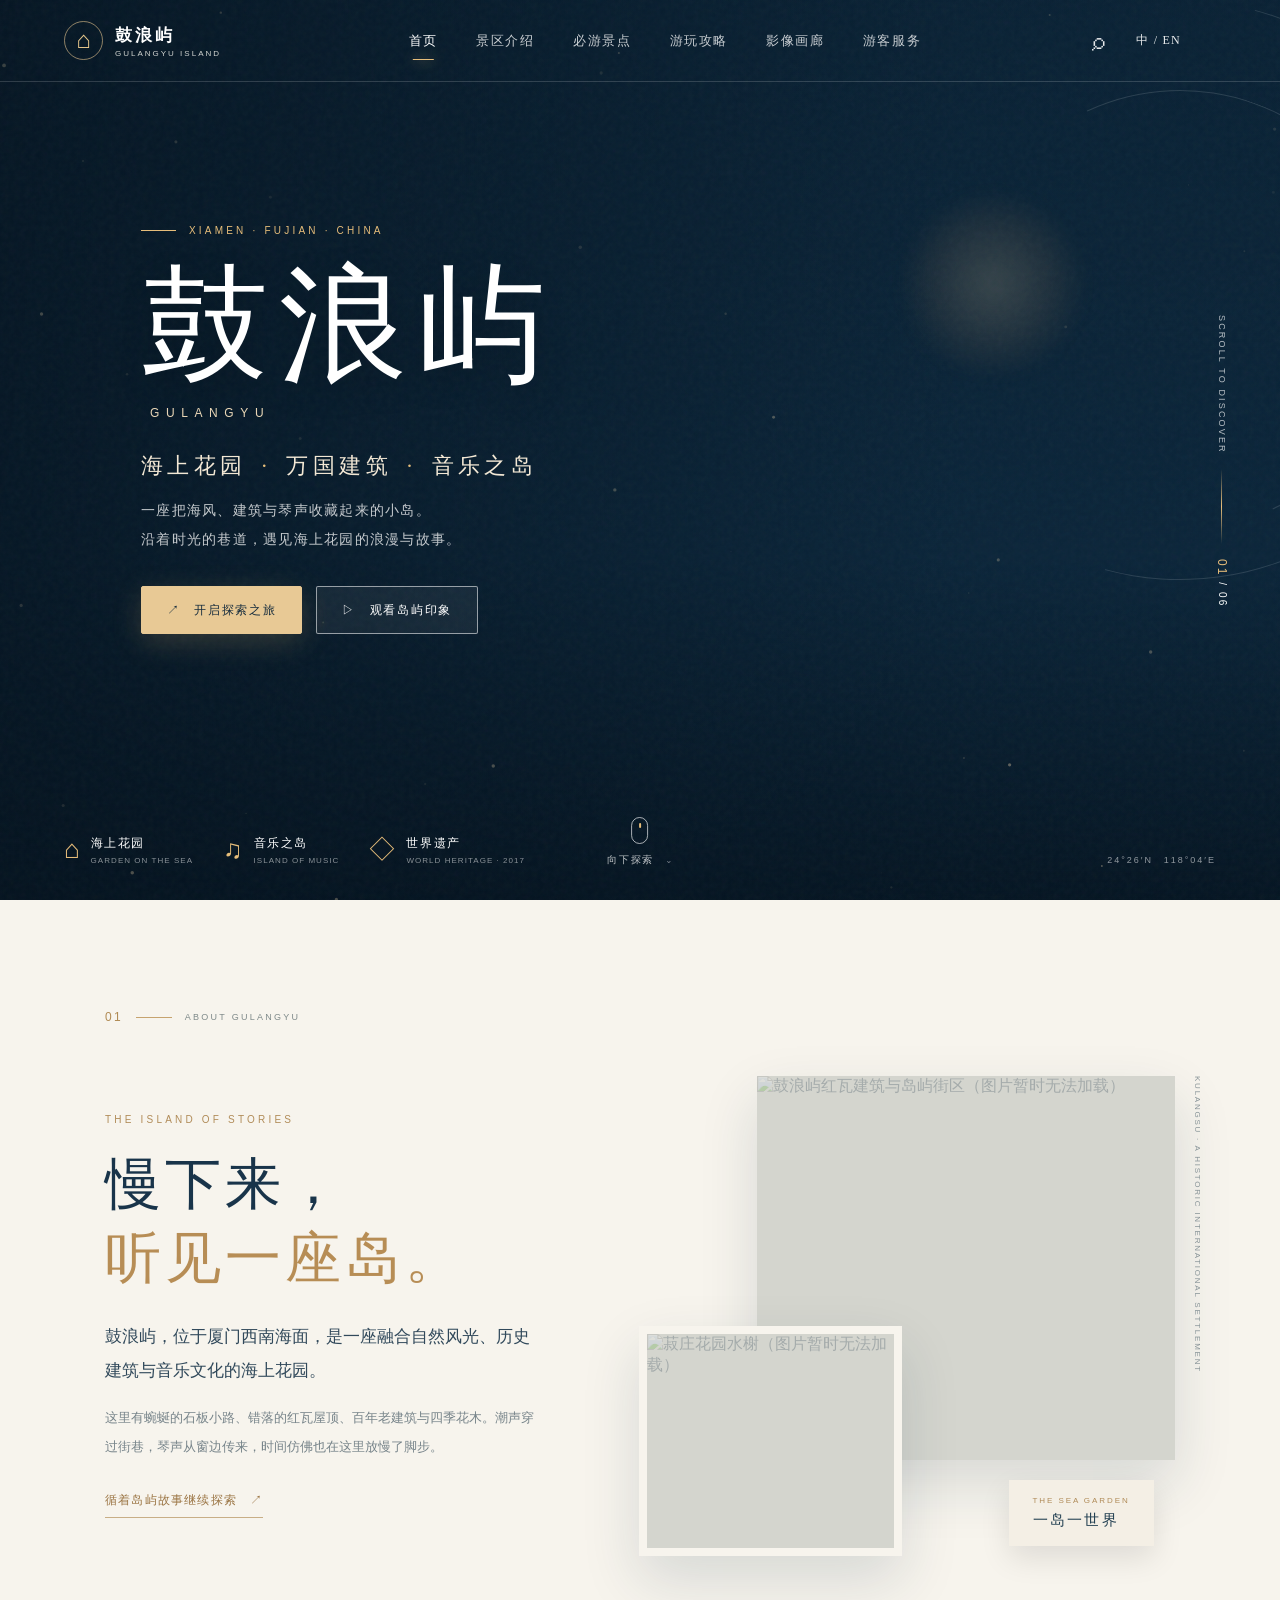
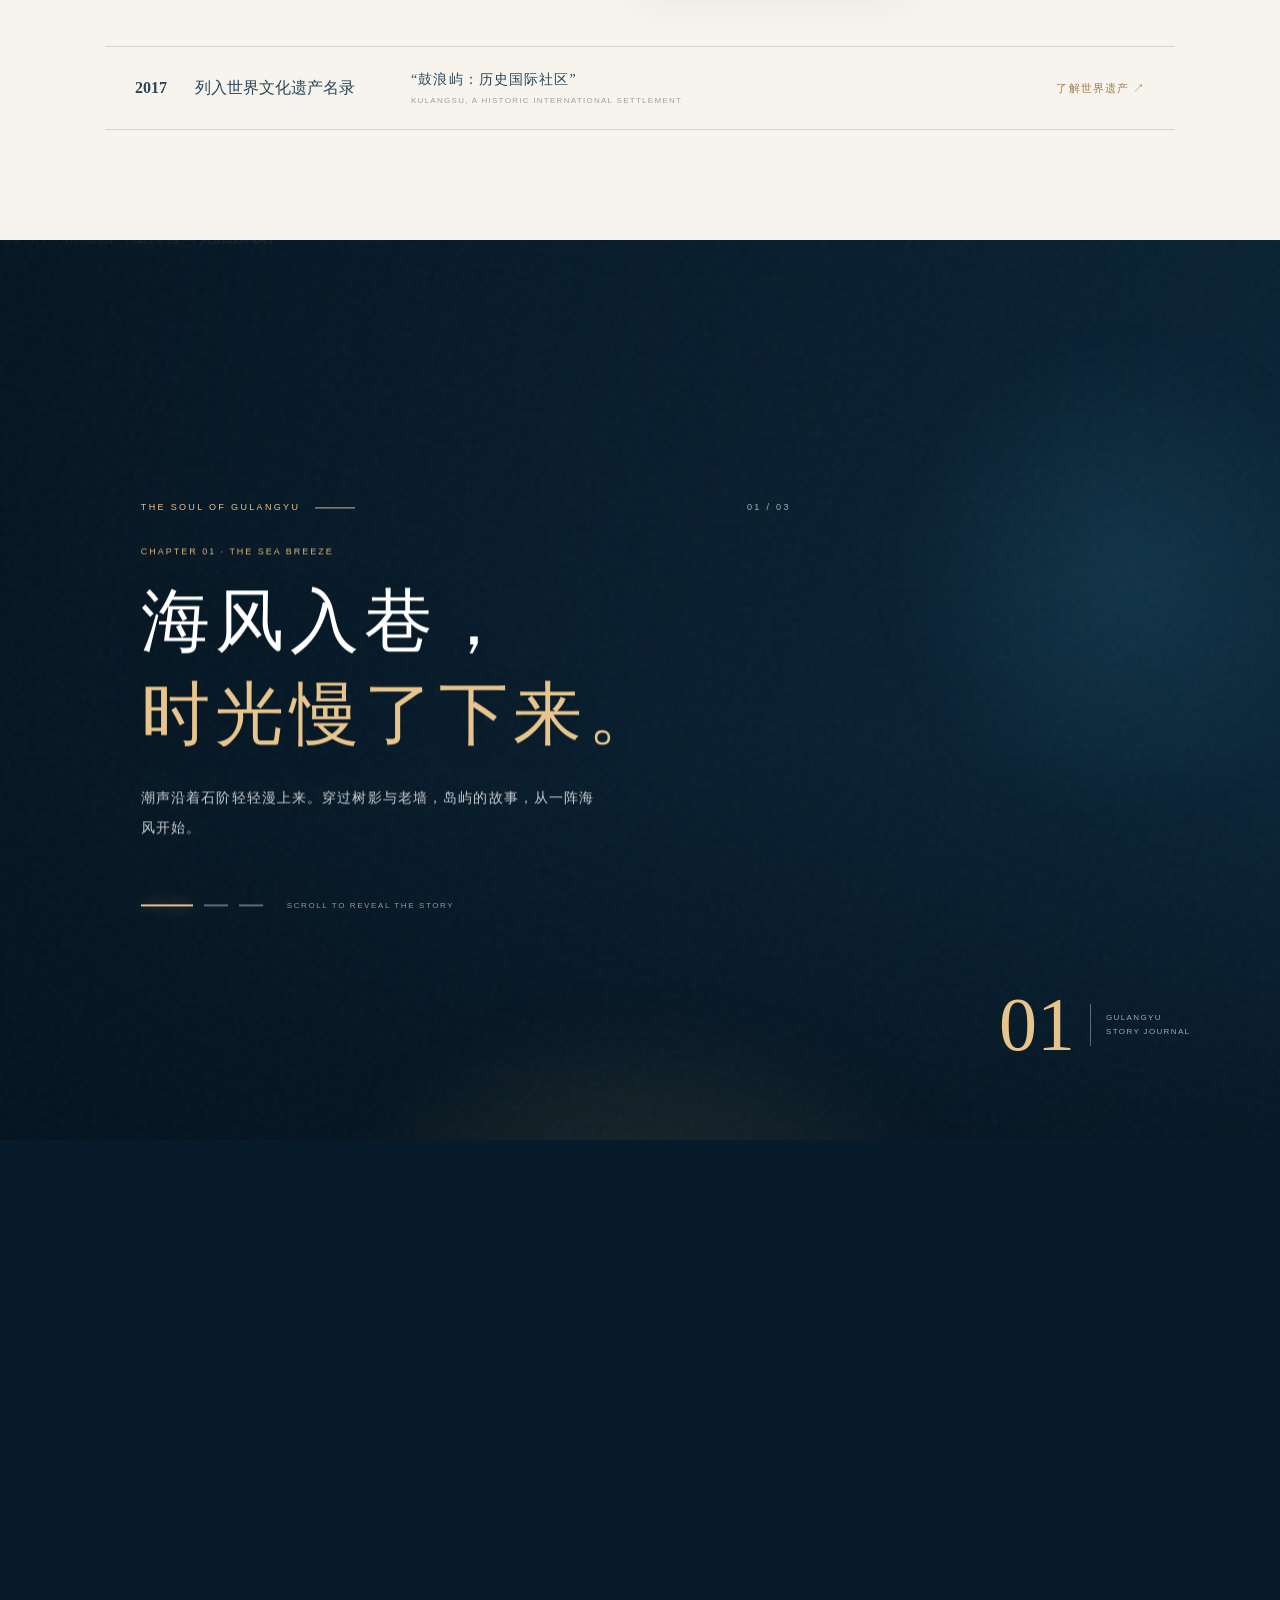
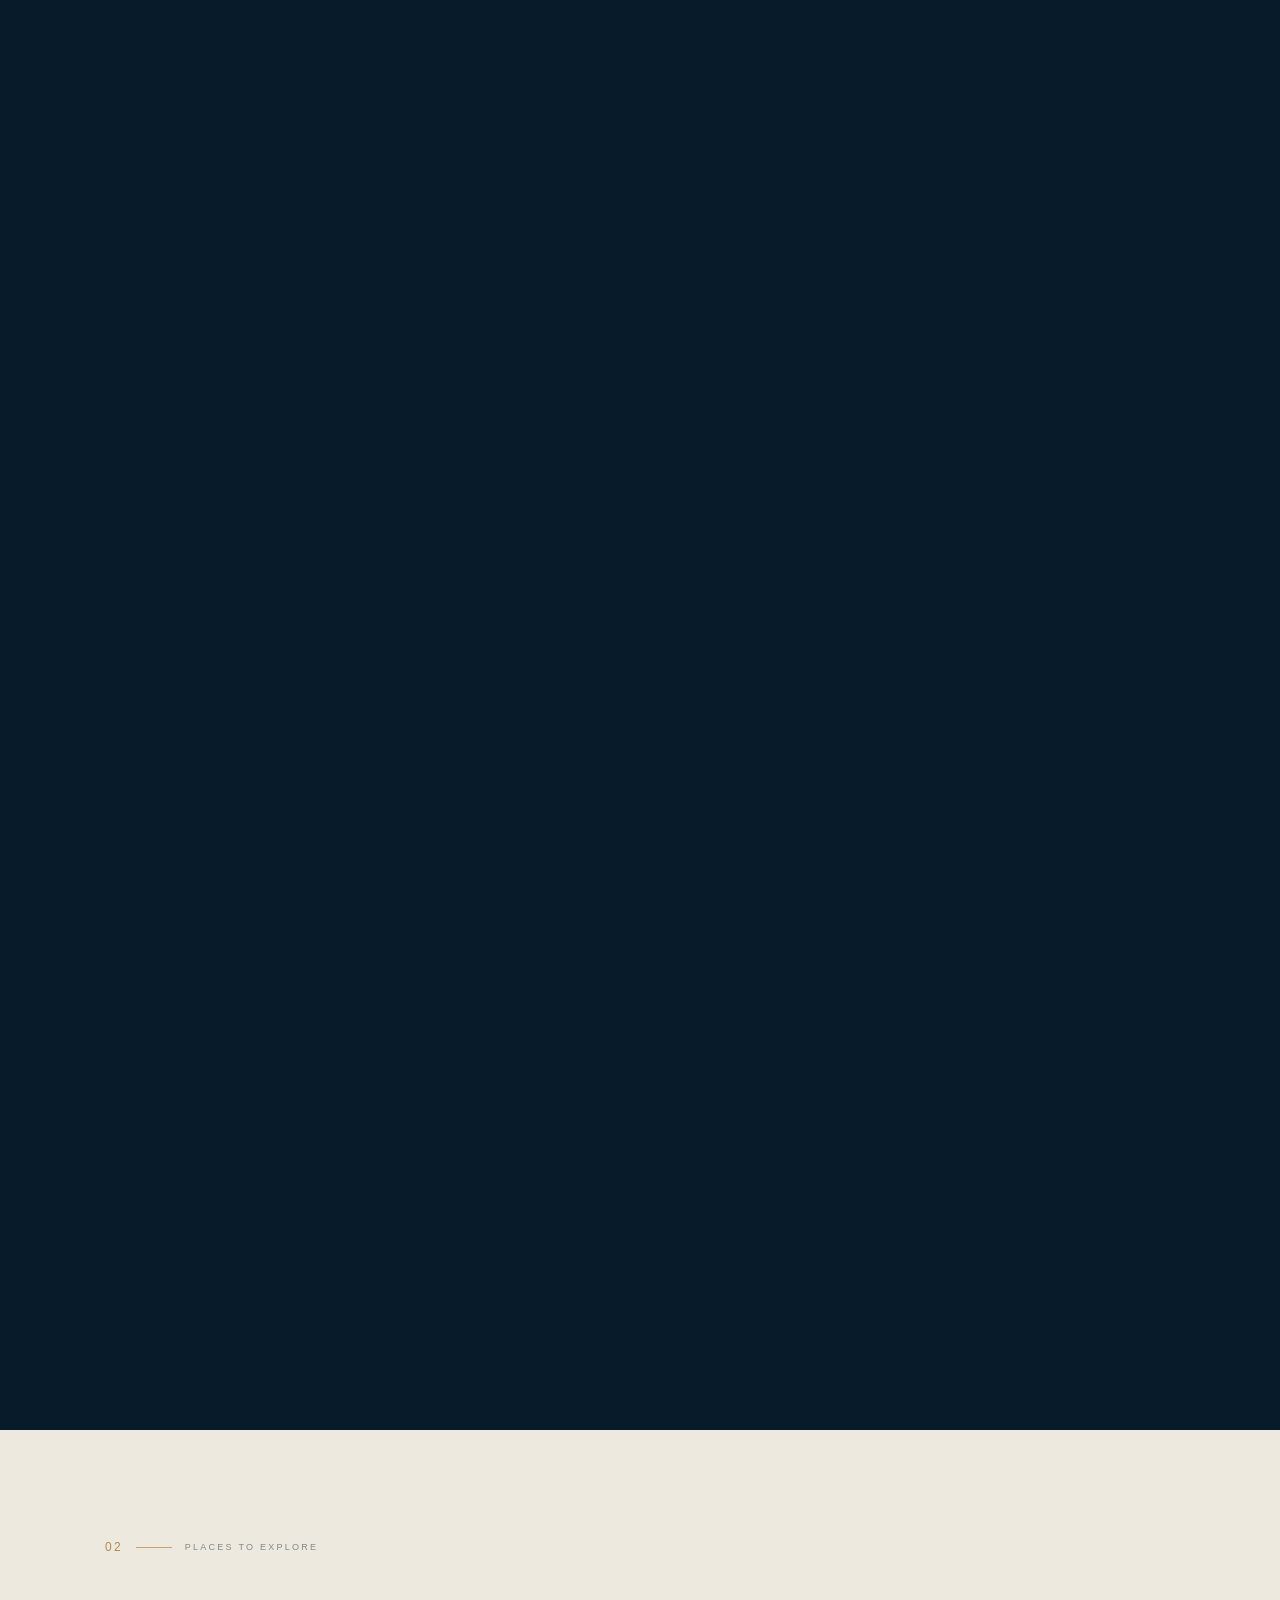
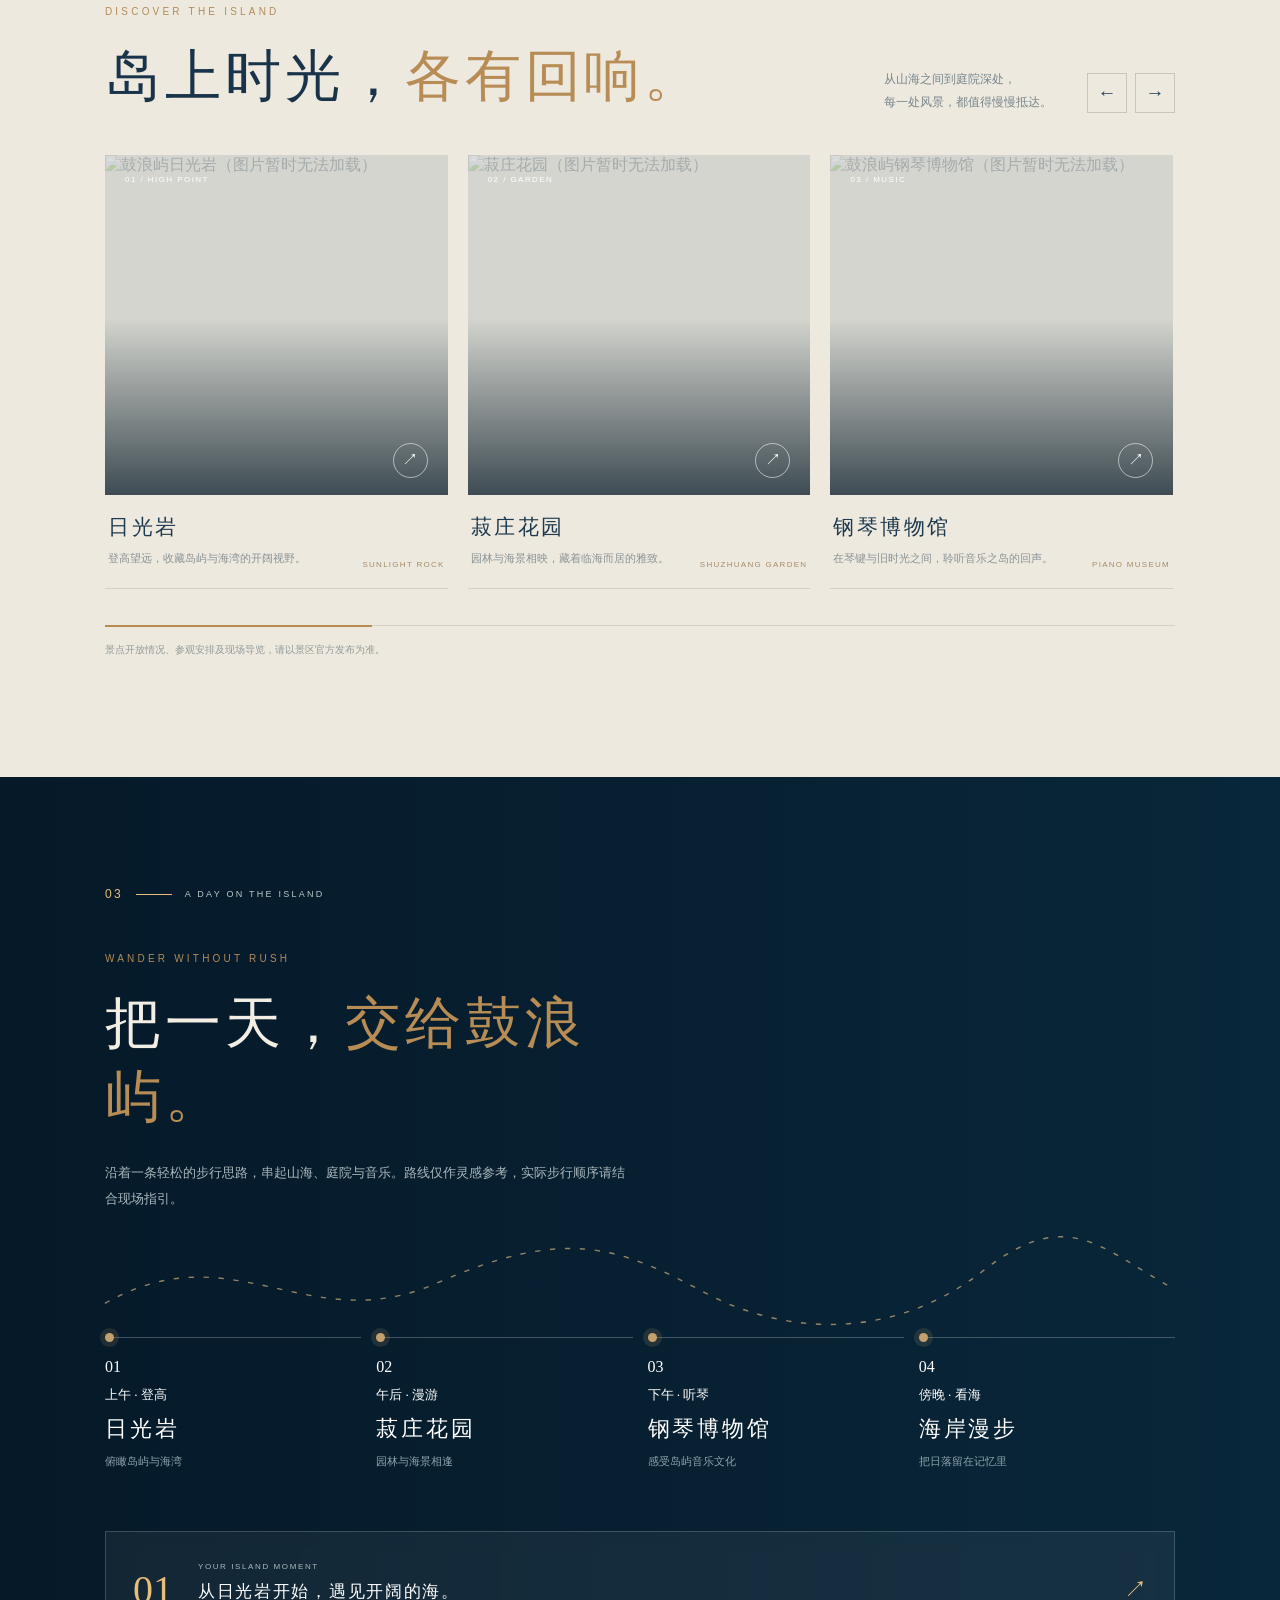
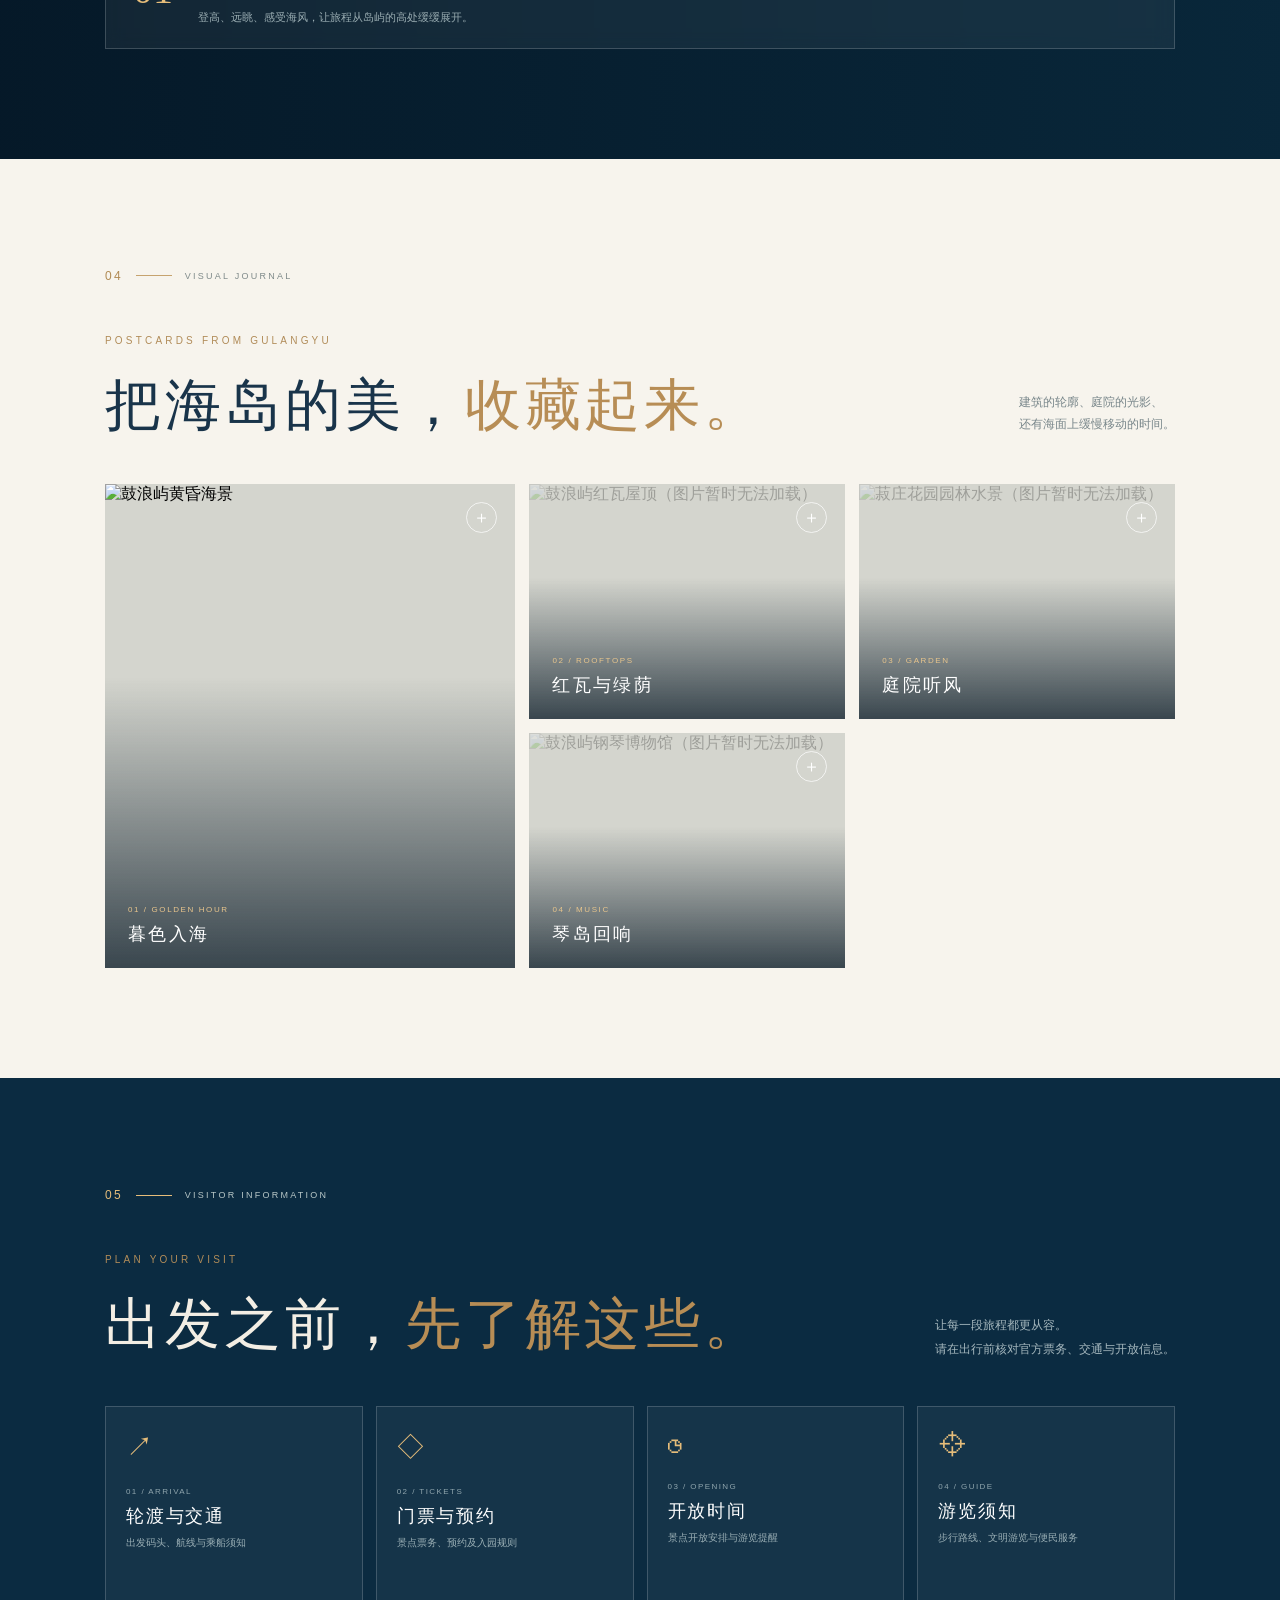
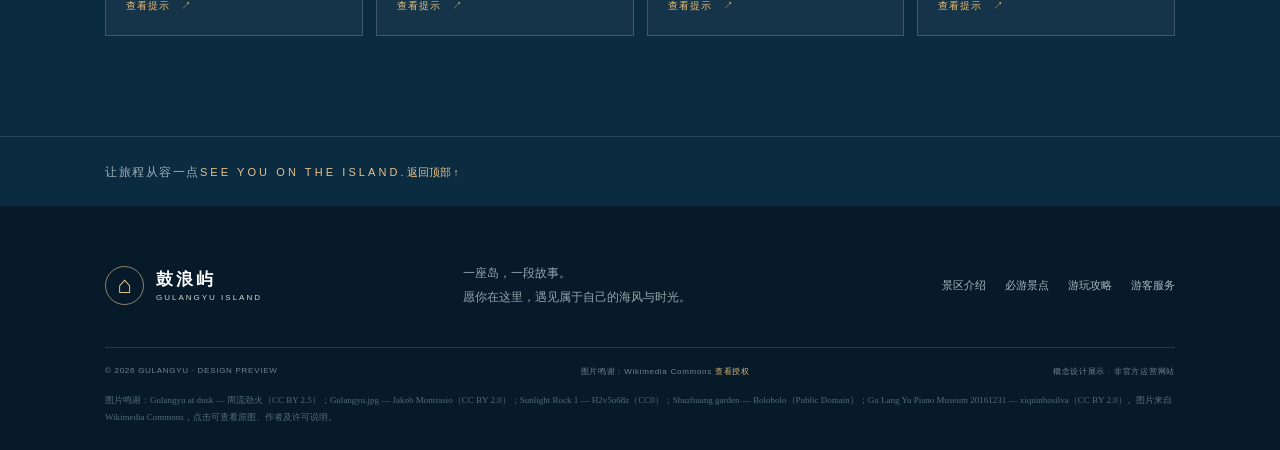
==== commit c9b698c1: "fix: apply cinematic display typography to hero title" ====
--- a/index.html
+++ b/index.html
@@ -19,7 +19,7 @@
 <div class="hero-image" id="hero-image"></div><canvas class="hero-particles" id="hero-particles" aria-hidden="true"></canvas><div class="hero-shade"></div><div class="hero-grain"></div><div class="hero-sun"></div>
 <div class="hero-copy">
 <p class="eyebrow"><span></span> XIAMEN · FUJIAN · CHINA</p>
-<h1>鼓浪屿<i>GULANGYU</i></h1>
+<h1 class="hero-title">鼓浪屿<i>GULANGYU</i></h1>
 <p class="hero-subtitle">海上花园 <b>·</b> 万国建筑 <b>·</b> 音乐之岛</p>
 <p class="hero-description">一座把海风、建筑与琴声收藏起来的小岛。<br>沿着时光的巷道，遇见海上花园的浪漫与故事。</p>
 <div class="hero-cta"><a class="button button-light" href="#spots">↗　开启探索之旅</a><button class="button button-ghost" id="hero-film">▷　观看岛屿印象</button></div>
--- a/site.css
+++ b/site.css
@@ -78,3 +78,94 @@
 .search-results{width:min(650px,90vw);padding-top:18px;color:#b6c5c9;font-size:12px;line-height:2}
 .search-results button{display:block;width:100%;text-align:left;padding:9px 0;background:none;border:0;border-bottom:1px solid rgba(255,255,255,.1);color:#d9e4e3}
 @media(max-width:760px){.search-panel>label{font-size:25px}.search-panel>button{right:22px;top:20px}}
+
+
+/* CINEMATIC UPGRADE: depth, scroll chapters and atmospheric motion */
+.hero{perspective:1200px;transform-style:preserve-3d}
+.hero-image{transition:transform .18s ease-out;will-change:transform;background-position:center 52%}
+.hero-copy{transform:translateZ(32px);will-change:transform}
+.hero-title{overflow:visible}
+.hero-title{animation:titleRise 1.1s .18s var(--slow) both}
+.hero-title i{animation:letterSpace 1.2s .55s var(--slow) both}
+@keyframes titleRise{from{opacity:0;transform:translate3d(0,34px,-20px) scale(.97);filter:blur(8px)}to{opacity:1;transform:translate3d(0,0,0) scale(1);filter:blur(0)}}
+@keyframes letterSpace{from{opacity:0;letter-spacing:.9em;transform:translateY(8px)}to{opacity:1;letter-spacing:.55em;transform:translateY(0)}}
+.hero-particles{position:absolute;inset:0;width:100%;height:100%;z-index:0;pointer-events:none;opacity:.62}
+.hero-copy,.hero-bottom,.hero-side{z-index:2}
+.hero-orbit{transition:transform .35s ease-out}
+.hero-facts>div{transition:transform .3s var(--slow),color .3s}
+.hero-facts>div:hover{transform:translateY(-5px)}
+.hero-facts>div:hover b{color:#fff0c8;text-shadow:0 0 18px rgba(236,200,142,.55)}
+.hero-cta .button-light{animation:buttonBreath 4.8s 1.5s ease-in-out infinite}
+@keyframes buttonBreath{0%,100%{box-shadow:0 8px 30px rgba(223,183,117,.18)}50%{box-shadow:0 10px 38px rgba(223,183,117,.38)}}
+.cinematic-story{height:310vh;position:relative;background:#081b2b;color:#fff}
+.story-sticky{position:sticky;top:0;height:100svh;min-height:650px;overflow:hidden;isolation:isolate;background:#0b263a}
+.story-image-stack,.story-image-stack:after,.story-image{position:absolute;inset:0;width:100%;height:100%}
+.story-image-stack{z-index:-3;overflow:hidden}
+.story-image{object-fit:cover;object-position:center 48%;opacity:0;transform:scale(1.12);transition:opacity 1.15s ease,transform 7s linear;will-change:transform,opacity}
+.story-image.active{opacity:1;transform:scale(1.015)}
+.story-overlay{position:absolute;inset:0;z-index:-2;background:linear-gradient(90deg,rgba(4,18,29,.84),rgba(4,18,29,.45) 47%,rgba(4,18,29,.05)),linear-gradient(0deg,rgba(4,18,29,.72),transparent 44%,rgba(4,18,29,.18))}
+.story-grain{position:absolute;inset:0;z-index:-1;opacity:.14;pointer-events:none;background-image:url("data:image/svg+xml,%3Csvg viewBox='0 0 180 180' xmlns='http://www.w3.org/2000/svg'%3E%3Cfilter id='n'%3E%3CfeTurbulence type='fractalNoise' baseFrequency='.8' numOctaves='3' stitchTiles='stitch'/%3E%3C/filter%3E%3Crect width='100%25' height='100%25' filter='url(%23n)' opacity='.25'/%3E%3C/svg%3E")}
+.story-content{position:absolute;left:clamp(30px,11vw,180px);top:50%;transform:translateY(-46%);width:min(650px,65vw);z-index:3}
+.story-kicker{display:flex;align-items:center;gap:15px;font:9px Arial,sans-serif;letter-spacing:.26em;color:#e2c18a;margin:0 0 34px}
+.story-kicker i{width:40px;height:1px;background:#d5b47d}.story-kicker b{font-weight:400;color:rgba(255,255,255,.65);margin-left:auto}
+.story-copy{animation:storyCopyIn .65s var(--slow) both}
+@keyframes storyCopyIn{from{opacity:0;transform:translateY(20px);filter:blur(5px)}to{opacity:1;transform:translateY(0);filter:blur(0)}}
+.story-chapter{font:9px Arial,sans-serif;letter-spacing:.22em;color:#d7b77f;margin:0 0 18px}
+.story-copy h2{font-size:clamp(39px,5.4vw,74px);font-weight:500;line-height:1.35;letter-spacing:.08em;margin:0 0 22px;text-shadow:0 6px 35px rgba(0,0,0,.2)}
+.story-copy h2 em{font-style:normal;color:#e7c58c}
+.story-copy>p:last-child{font-size:14px;line-height:2.15;letter-spacing:.08em;color:rgba(255,255,255,.78);max-width:460px;margin:0}
+.story-controls{display:flex;align-items:center;gap:24px;margin-top:58px}
+.story-dots{display:flex;align-items:center;gap:11px}
+.story-dots button{width:24px;height:2px;padding:0;border:0;background:rgba(255,255,255,.35);transition:width .35s,background .35s}
+.story-dots button.active{width:52px;background:#e5c28b;box-shadow:0 0 14px rgba(229,194,139,.45)}
+.story-hint{font:8px Arial,sans-serif;letter-spacing:.2em;color:rgba(255,255,255,.55)}
+.story-counter{position:absolute;right:clamp(28px,7vw,110px);bottom:clamp(45px,8vh,90px);display:flex;align-items:center;gap:15px;color:#fff;z-index:3}
+.story-counter span{font:clamp(42px,6vw,76px) Georgia,serif;color:#e6c48b}
+.story-counter i{height:42px;width:1px;background:rgba(255,255,255,.35)}
+.story-counter small{font:8px/1.7 Arial,sans-serif;letter-spacing:.17em;color:rgba(255,255,255,.62)}
+.story-depth{position:absolute;pointer-events:none;z-index:1;transition:transform .3s ease-out}
+.depth-a{right:-7vw;top:10%;width:38vw;height:55vh;border-radius:50%;background:radial-gradient(ellipse,rgba(75,173,204,.13),transparent 70%);filter:blur(20px)}
+.depth-b{left:25%;bottom:-30%;width:50vw;height:45vh;border-radius:50%;background:radial-gradient(ellipse,rgba(227,176,113,.12),transparent 70%);filter:blur(28px)}
+.spot-card{transform-style:preserve-3d;perspective:900px}
+.spot-image{transform:translateZ(0);transition:transform .45s var(--slow)}
+.spot-card:hover .spot-image{transform:translateY(-4px) rotateX(1.5deg)}
+.gallery-item:focus-visible,.service-card:focus-visible,.route-step:focus-visible{outline:2px solid #cda96f;outline-offset:4px}
+.intro-photo,.spot-image,.gallery-item{background:#d4d5ce}
+.spot-image img,.gallery-item img,.intro-photo img{will-change:transform}
+@media(max-width:760px){
+ .cinematic-story{height:260vh}
+ .story-sticky{min-height:600px}
+ .story-content{left:25px;right:25px;top:43%;width:auto}
+ .story-kicker{font-size:8px;margin-bottom:23px}
+ .story-copy h2{font-size:clamp(34px,9vw,48px)}
+ .story-copy>p:last-child{font-size:12px;max-width:95%}
+ .story-controls{margin-top:35px}
+ .story-counter{right:25px;bottom:26px}
+ .story-counter span{font-size:42px}
+ .story-counter i{height:30px}
+ .story-counter small{font-size:7px}
+ .hero-particles{opacity:.35}
+ .hero-title{animation-duration:.8s}
+}
+@media(prefers-reduced-motion:reduce){
+ .hero-title,.hero-title i,.hero-cta .button-light,.story-copy{animation:none!important}
+ .hero-image,.story-image{transition:none!important;transform:none!important}
+ .hero-particles{display:none}
+ .cinematic-story{height:auto}
+ .story-sticky{position:relative;height:auto;min-height:620px}
+ .story-image-stack{position:absolute}
+}
+
+
+/* Fine-pointer depth response for the scroll-story and destination cards */
+.story-image-stack{transform-style:preserve-3d;transition:transform .25s ease-out;will-change:transform}
+.story-card,.spot-card,.gallery-item{transform-style:preserve-3d}
+.spot-card{position:relative;transition:transform .25s ease-out}
+.spot-card:hover{transform:perspective(1000px) rotateX(var(--tilt-y,0deg)) rotateY(var(--tilt-x,0deg)) translateY(-4px)}
+.spot-card:before,.gallery-item:before{content:"";position:absolute;inset:0;z-index:2;pointer-events:none;opacity:0;background:radial-gradient(circle at var(--spot-x,50%) var(--spot-y,50%),rgba(255,255,255,.17),transparent 42%);transition:opacity .3s}
+.spot-card:hover:before,.gallery-item:hover:before{opacity:1}
+.gallery-item{transition:transform .25s ease-out}
+.gallery-item:hover{transform:perspective(1100px) rotateX(var(--tilt-y,0deg)) rotateY(var(--tilt-x,0deg)) translateY(-3px)}
+.story-image-stack{transform:perspective(1400px) rotateY(var(--story-px,0deg)) rotateX(var(--story-py,0deg)) scale(1.025)}
+@media(max-width:760px){.spot-card:hover,.gallery-item:hover{transform:none}.story-image-stack{transform:none}}
+@media(prefers-reduced-motion:reduce){.spot-card,.gallery-item,.story-image-stack{transform:none!important;transition:none!important}}
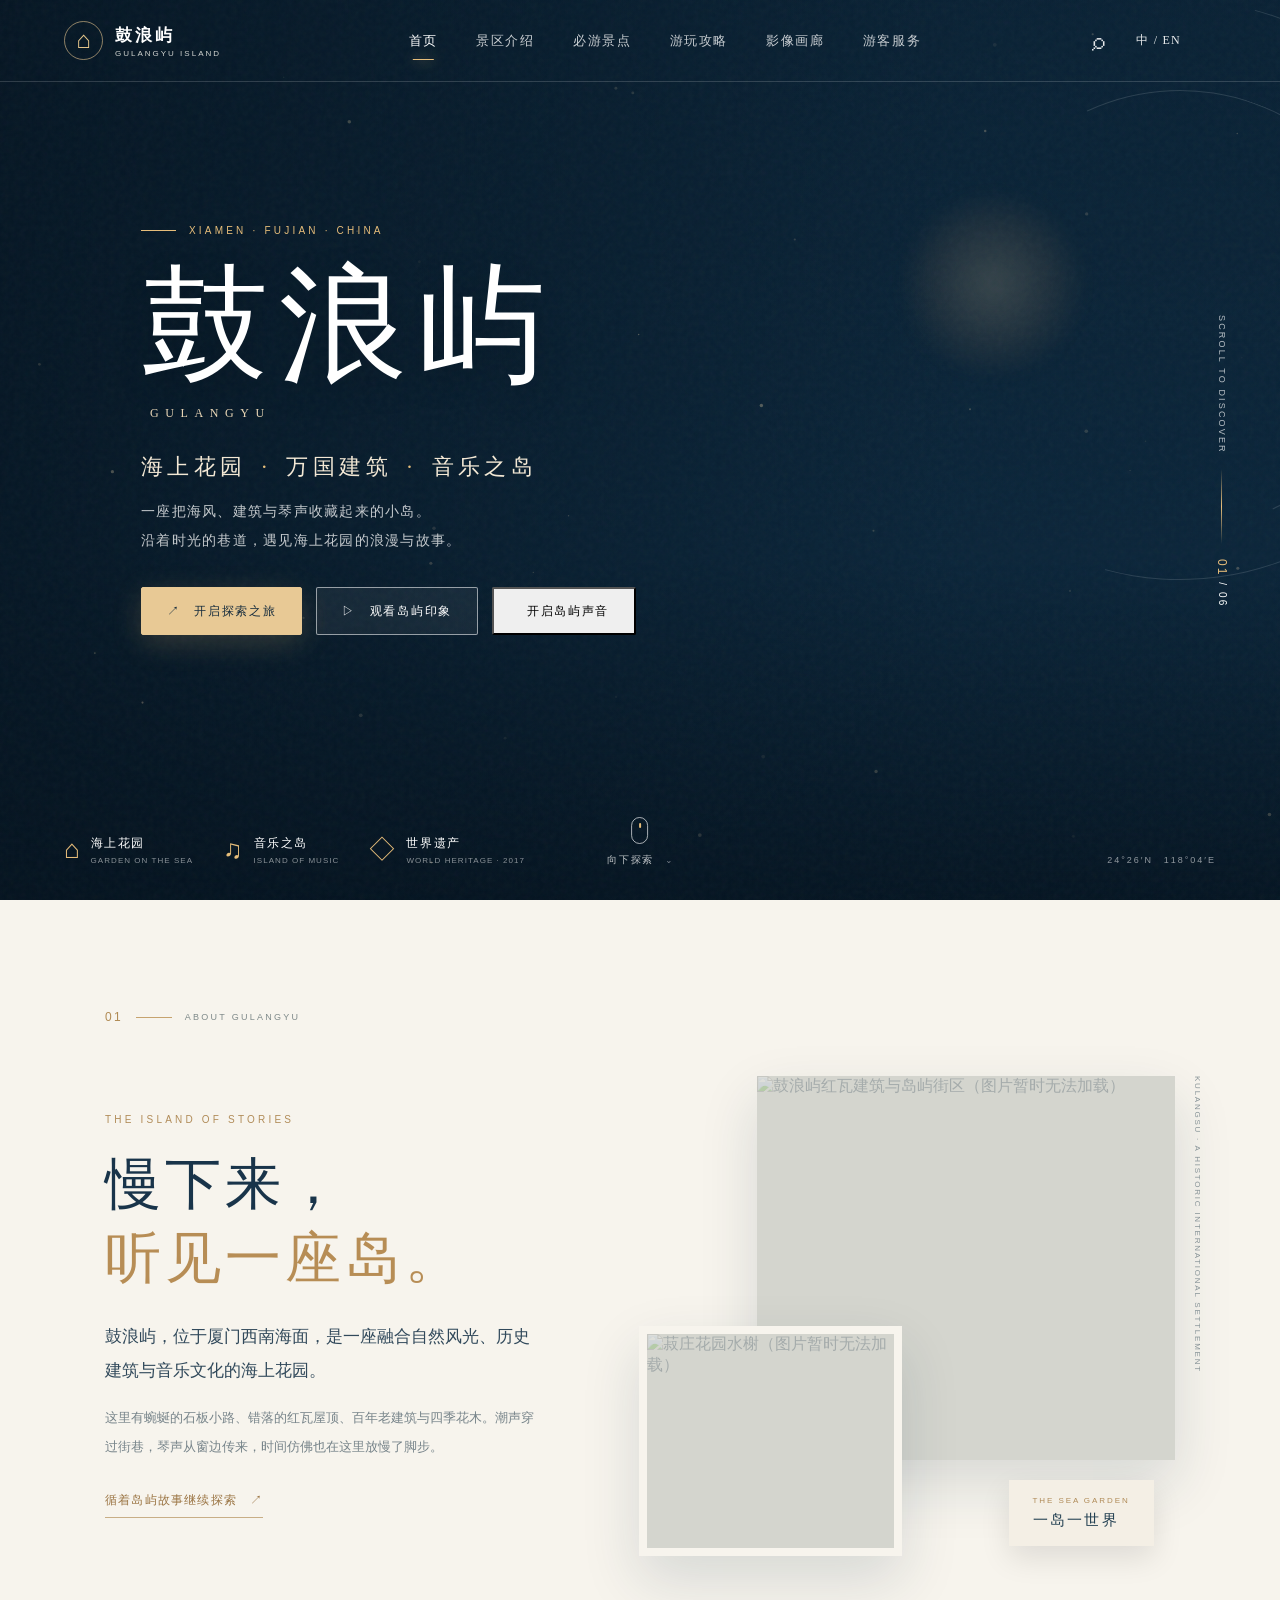
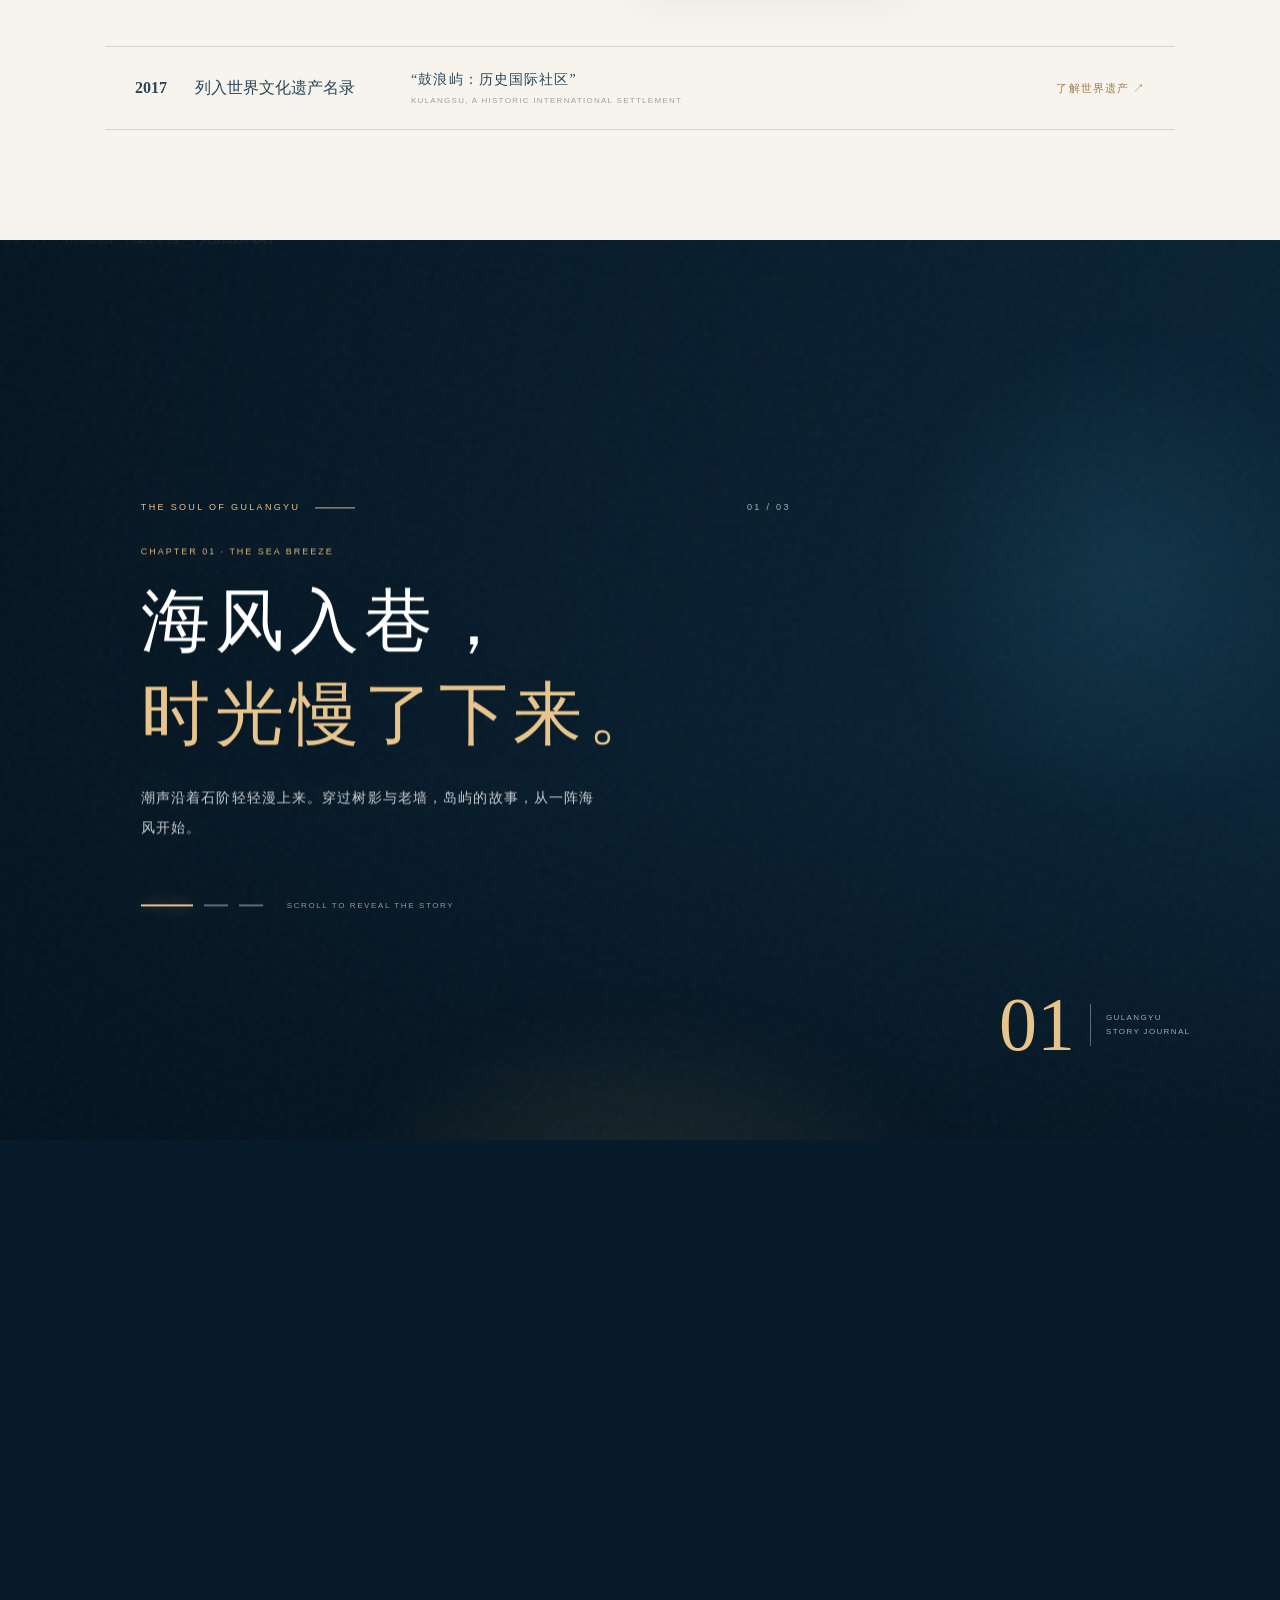
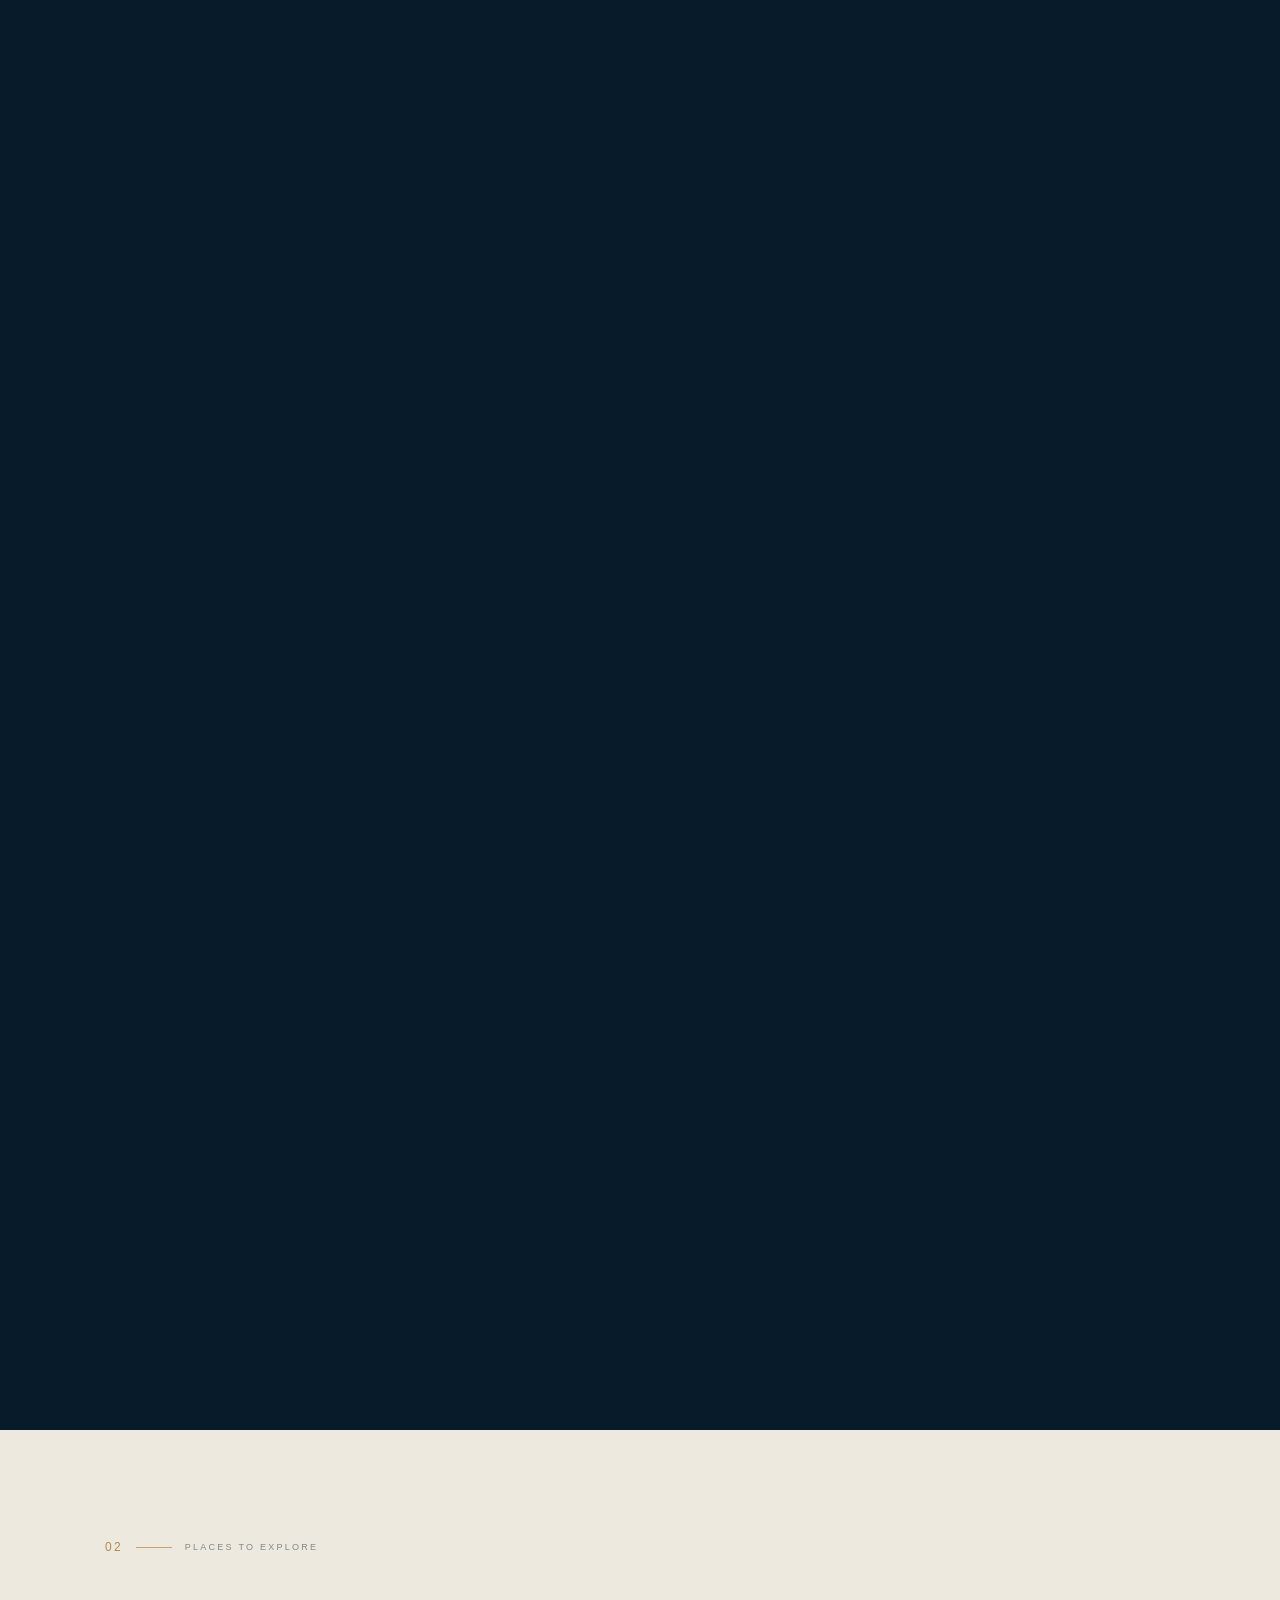
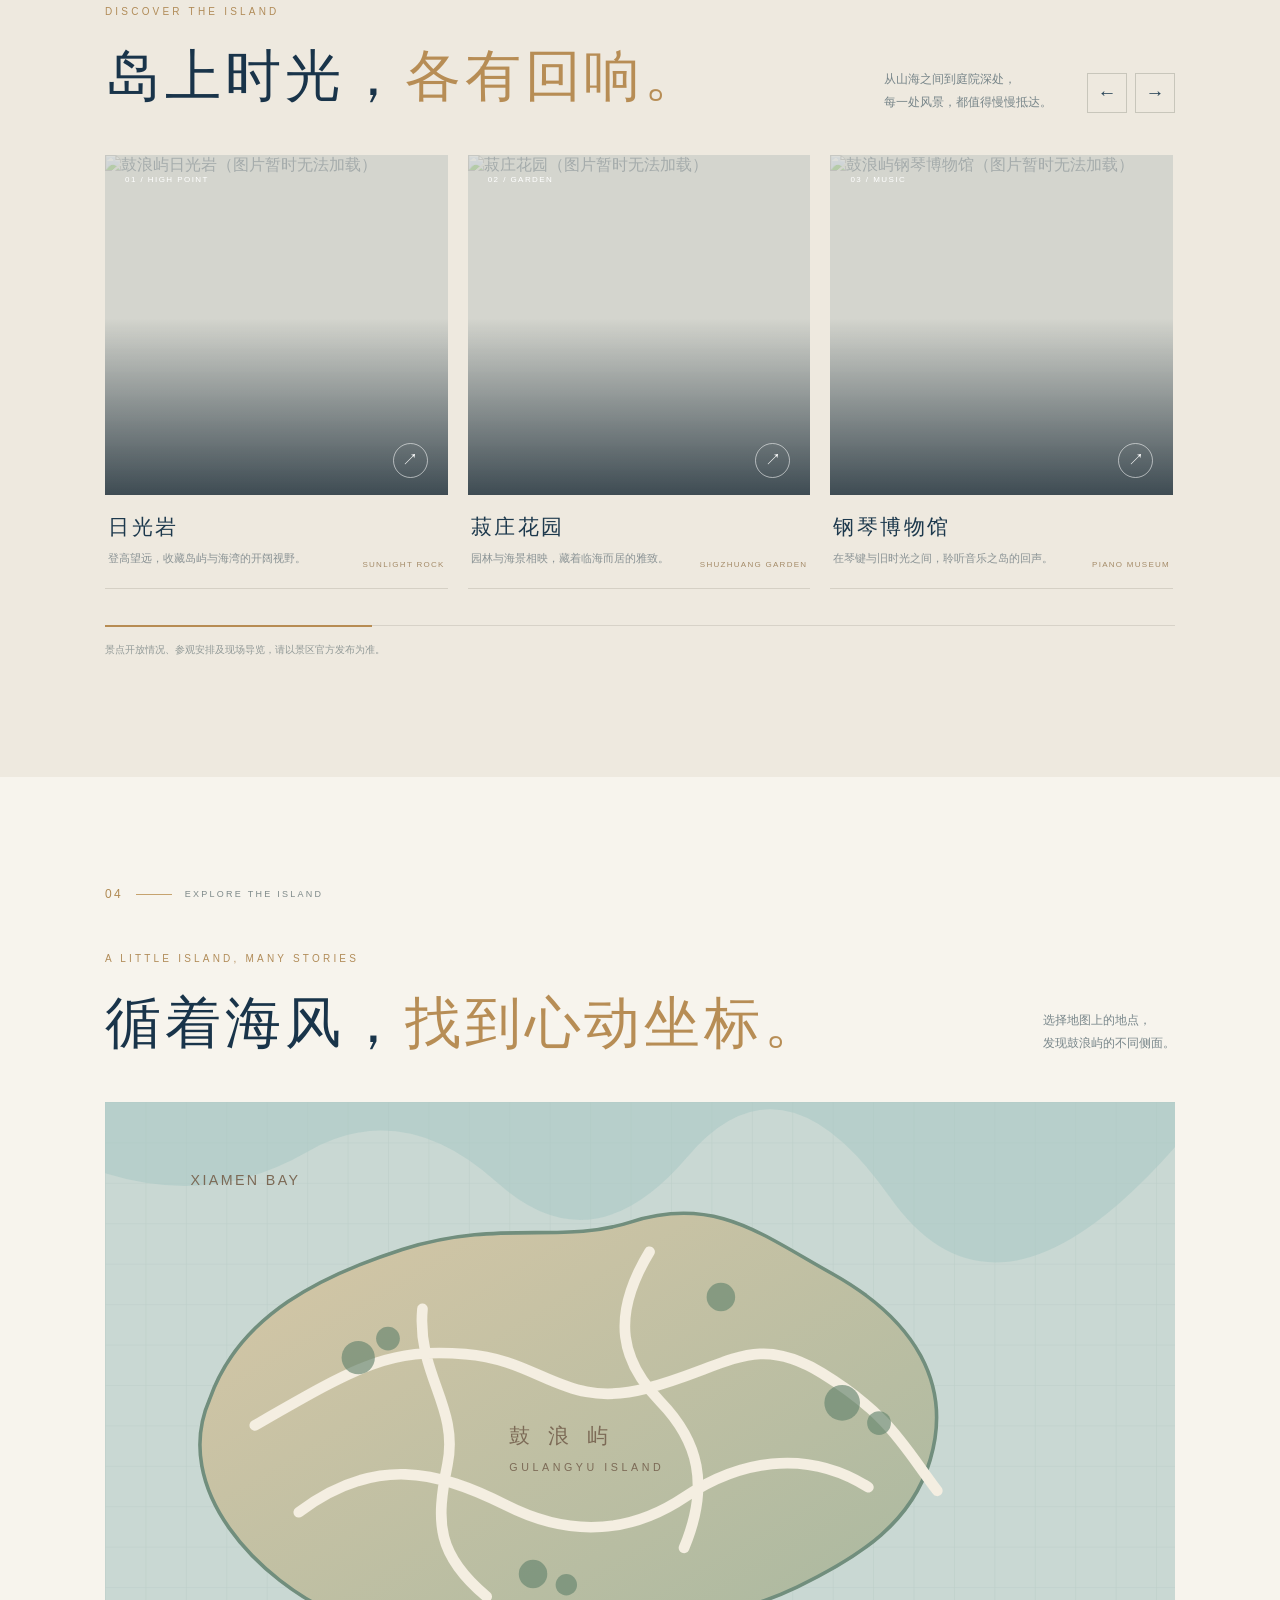
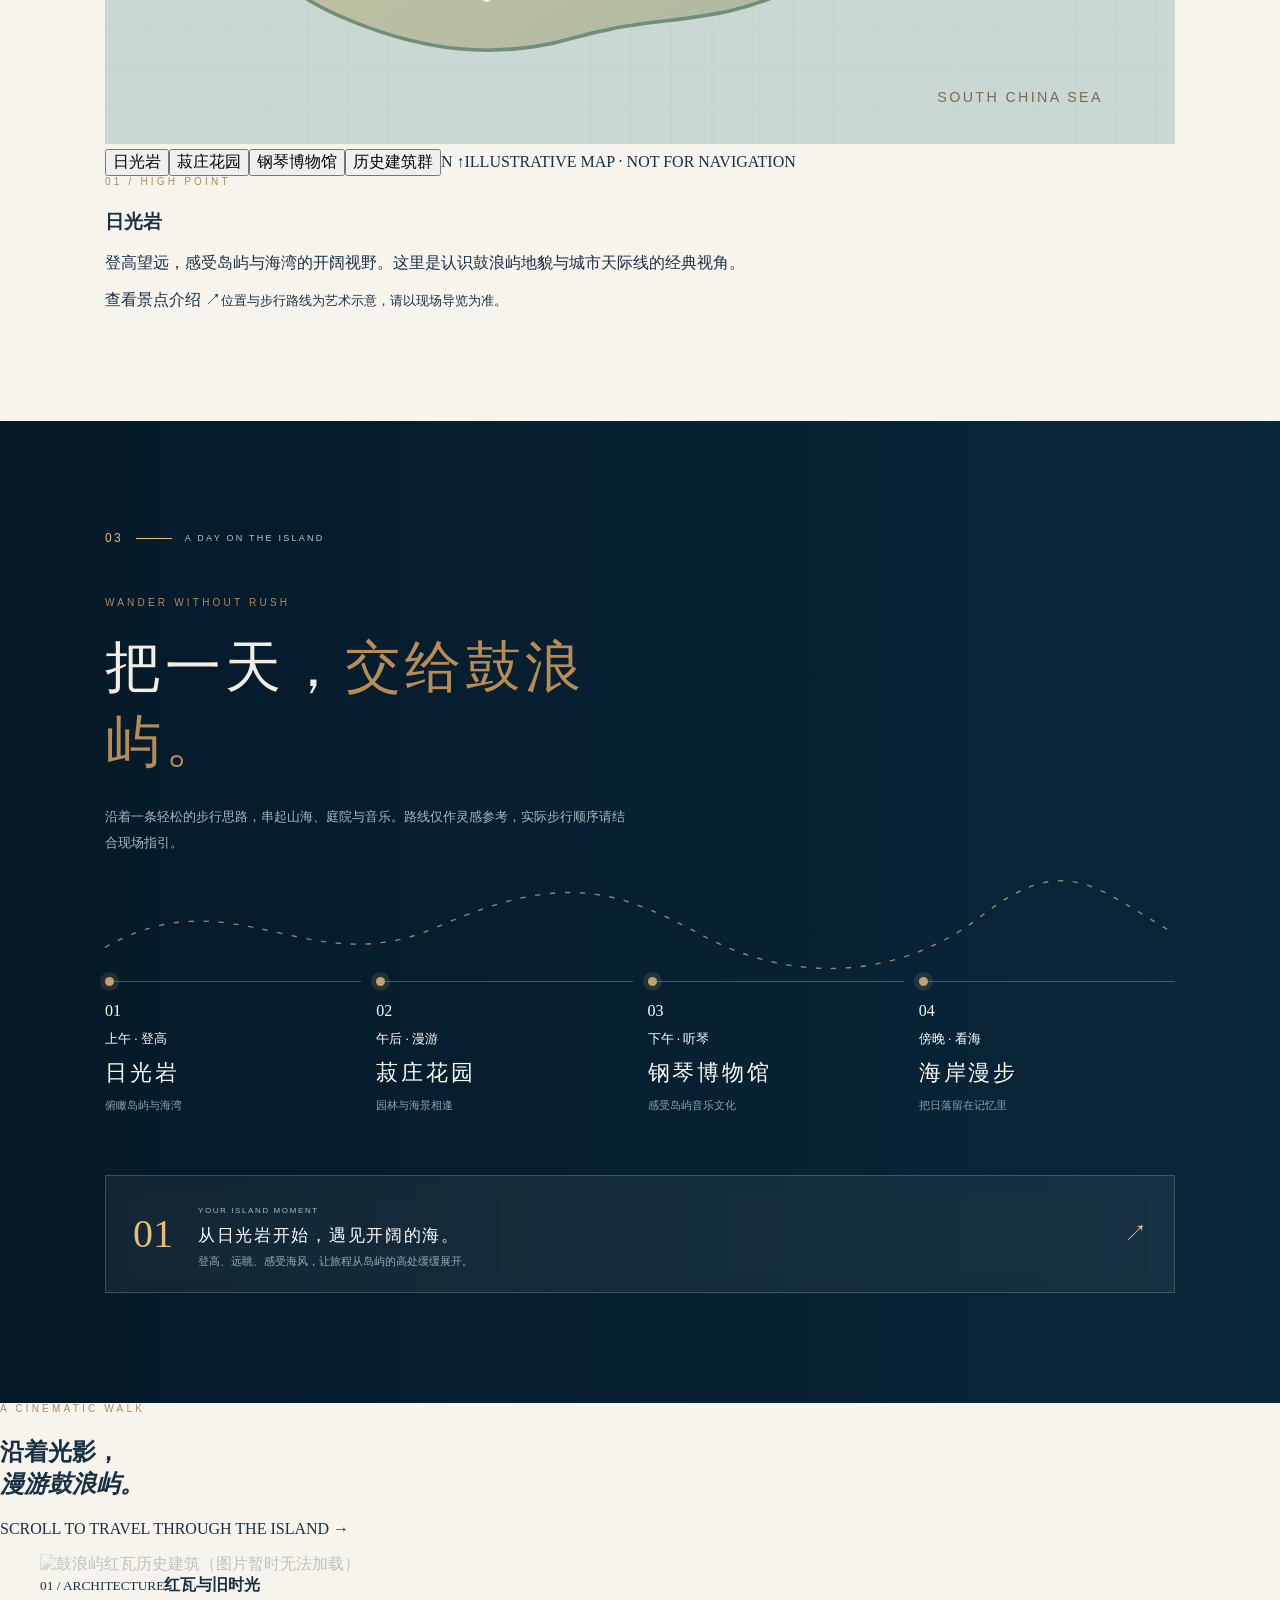
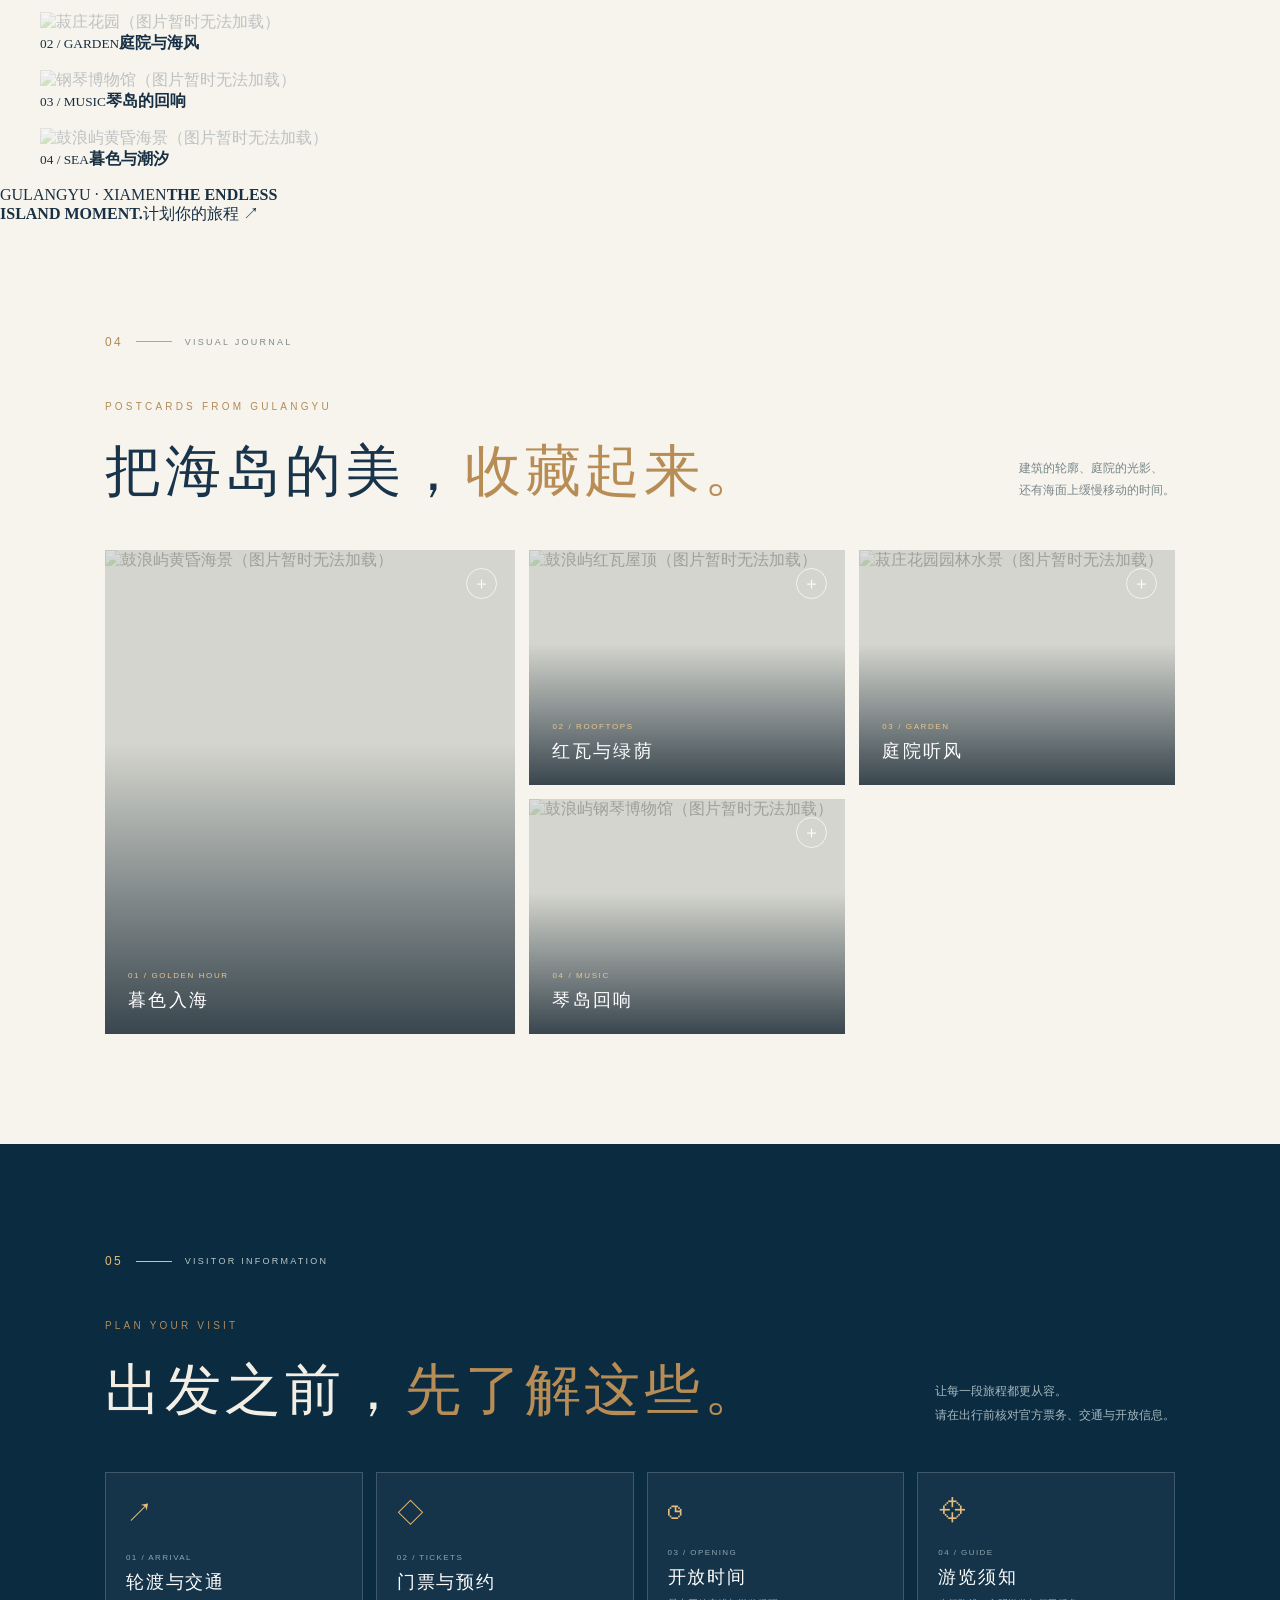
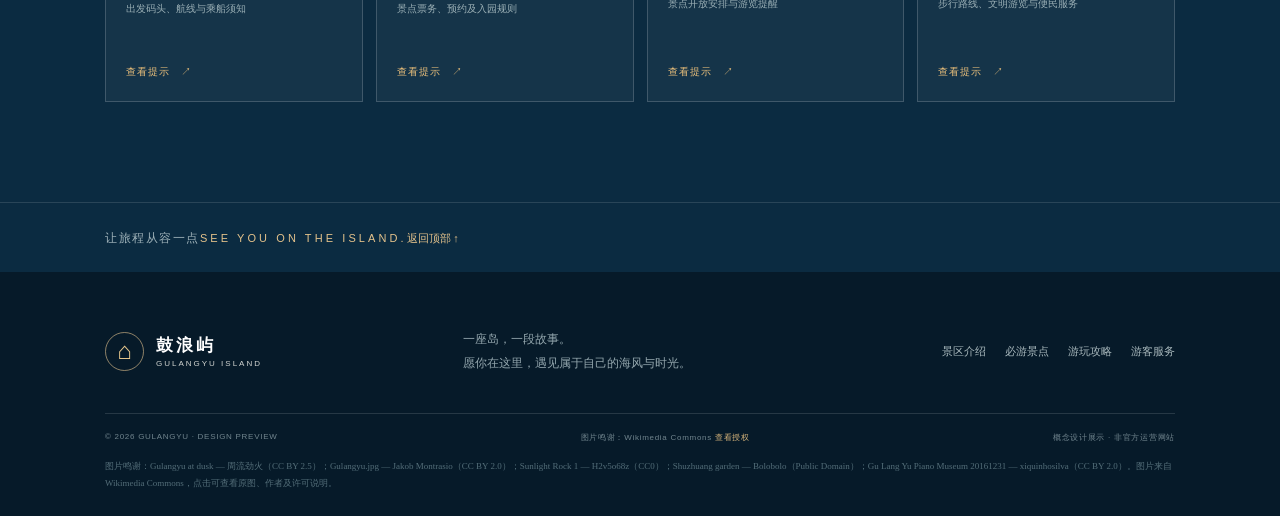
==== commit 276dd3f7: "feat: add interactive island map and horizontal cinematic film section" ====
--- a/index.html
+++ b/index.html
@@ -16,13 +16,13 @@
 </header>
 <main>
 <section class="hero" id="home">
-<div class="hero-image" id="hero-image"></div><canvas class="hero-particles" id="hero-particles" aria-hidden="true"></canvas><div class="hero-shade"></div><div class="hero-grain"></div><div class="hero-sun"></div>
+<div class="hero-image" id="hero-image"></div><canvas class="water-canvas" id="water-canvas" aria-hidden="true"></canvas><canvas class="hero-particles" id="hero-particles" aria-hidden="true"></canvas><div class="hero-shade"></div><div class="hero-grain"></div><div class="hero-sun"></div>
 <div class="hero-copy">
 <p class="eyebrow"><span></span> XIAMEN · FUJIAN · CHINA</p>
-<h1 class="hero-title">鼓浪屿<i>GULANGYU</i></h1>
+<h1 class="hero-title"><span class="title-cn">鼓浪屿</span><i class="title-en">GULANGYU</i></h1>
 <p class="hero-subtitle">海上花园 <b>·</b> 万国建筑 <b>·</b> 音乐之岛</p>
 <p class="hero-description">一座把海风、建筑与琴声收藏起来的小岛。<br>沿着时光的巷道，遇见海上花园的浪漫与故事。</p>
-<div class="hero-cta"><a class="button button-light" href="#spots">↗　开启探索之旅</a><button class="button button-ghost" id="hero-film">▷　观看岛屿印象</button></div>
+<div class="hero-cta"><a class="button button-light" href="#spots">↗　开启探索之旅</a><button class="button button-ghost" id="hero-film">▷　观看岛屿印象</button><button class="button button-sound" id="sound-toggle" aria-pressed="false"><span class="sound-bars"><i></i><i></i><i></i><i></i></span><span id="sound-label">开启岛屿声音</span></button></div>
 </div>
 <div class="hero-side"><span>SCROLL TO DISCOVER</span><i></i><b>01 <small>/ 06</small></b></div>
 <div class="hero-bottom"><div class="hero-facts"><div><b>⌂</b><span>海上花园<small>GARDEN ON THE SEA</small></span></div><div><b>♫</b><span>音乐之岛<small>ISLAND OF MUSIC</small></span></div><div><b>◇</b><span>世界遗产<small>WORLD HERITAGE · 2017</small></span></div></div><a class="scroll-cue" href="#about"><i></i>向下探索　⌄</a><span class="hero-coordinate">24°26′N　118°04′E</span></div>
@@ -77,6 +77,13 @@
 <article class="spot-card reveal"><div class="spot-image"><img src="https://upload.wikimedia.org/wikipedia/commons/1/11/Gulangyu_at_dusk.jpg" alt="黄昏时的鼓浪屿" loading="lazy"><span>05 / SEASIDE</span><b>↗</b></div><div class="spot-info"><div><h3>海岸漫步</h3><p>迎着海风走一段，把日落留给自己。</p></div><small>COASTAL WALK</small></div></article>
 </div></div><div class="spot-progress"><i id="spot-progress-fill"></i></div><p class="section-footnote">景点开放情况、参观安排及现场导览，请以景区官方发布为准。</p>
 </section>
+<section class="map-section section-pad" id="island-map">
+<div class="section-kicker"><span>04</span><i></i> EXPLORE THE ISLAND</div>
+<div class="section-heading reveal"><div><p class="overline">A LITTLE ISLAND, MANY STORIES</p><h2>循着海风，<em>找到心动坐标。</em></h2></div><p class="gallery-heading-note">选择地图上的地点，<br>发现鼓浪屿的不同侧面。</p></div>
+<div class="map-explorer reveal"><div class="map-art" id="map-art">
+<svg viewBox="0 0 900 540" role="img" aria-label="鼓浪屿景点分布示意地图"><defs><linearGradient id="landFill" x1="0" y1="0" x2="1" y2="1"><stop stop-color="#d7c7a6"/><stop offset="1" stop-color="#a8b8a0"/></linearGradient><pattern id="mapGrid" width="34" height="34" patternUnits="userSpaceOnUse"><path d="M34 0H0V34" fill="none" stroke="#718d87" stroke-opacity=".14"/></pattern></defs><rect width="900" height="540" fill="#c9d8d3"/><rect width="900" height="540" fill="url(#mapGrid)"/><path d="M0 60Q90 88 170 42T330 68T490 46T660 80T900 38V0H0Z" fill="#a9c9c5" opacity=".55"/><path d="M88 250C113 178 185 145 250 124c83-26 133-4 192-23 71-23 111 11 169 43 70 39 102 93 83 157-15 52-58 81-112 107-71 34-115 22-185 42-67 20-131 12-198-17-71-30-144-108-111-183Z" fill="url(#landFill)" stroke="#718e7d" stroke-width="3"/><path d="M126 272c87-50 112-65 177-60s83 47 152 29 91-48 148-13 69 62 97 99M163 345c64-48 117-35 174-6s108 22 151-7 100-42 154-8M267 174c-5 55 31 82 21 131s-9 76 33 111M458 126c-34 56-23 93 9 126s42 70 20 123" fill="none" stroke="#f4eee1" stroke-width="9" stroke-linecap="round"/><g fill="#66856f" opacity=".65"><circle cx="213" cy="215" r="14"/><circle cx="238" cy="199" r="10"/><circle cx="620" cy="253" r="15"/><circle cx="651" cy="270" r="10"/><circle cx="360" cy="397" r="12"/><circle cx="388" cy="406" r="9"/><circle cx="518" cy="164" r="12"/></g><g fill="#7c6a56" font-family="Arial,sans-serif" font-size="12" letter-spacing="2"><text x="72" y="70">XIAMEN BAY</text><text x="700" y="505">SOUTH CHINA SEA</text><text x="340" y="287" font-size="18" letter-spacing="5">鼓 浪 屿</text><text x="340" y="310" font-size="9" letter-spacing="3">GULANGYU ISLAND</text></g></svg>
+<button class="map-pin pin-sunlight active" data-map="0"><i></i><span>日光岩</span></button><button class="map-pin pin-shuzhuang" data-map="1"><i></i><span>菽庄花园</span></button><button class="map-pin pin-piano" data-map="2"><i></i><span>钢琴博物馆</span></button><button class="map-pin pin-villas" data-map="3"><i></i><span>历史建筑群</span></button><span class="map-compass">N <b>↑</b></span><span class="map-scale">ILLUSTRATIVE MAP · NOT FOR NAVIGATION</span>
+</div><aside class="map-detail" id="map-detail"><p class="overline">01 / HIGH POINT</p><h3>日光岩</h3><p>登高望远，感受岛屿与海湾的开阔视野。这里是认识鼓浪屿地貌与城市天际线的经典视角。</p><a href="#spots">查看景点介绍 ↗</a><small>位置与步行路线为艺术示意，请以现场导览为准。</small></aside></div></section>
 <section class="journey-section" id="journey"><div class="journey-bg"></div><div class="journey-content section-pad">
 <div class="section-kicker light-kicker"><span>03</span><i></i> A DAY ON THE ISLAND</div>
 <div class="journey-heading reveal"><p class="overline">WANDER WITHOUT RUSH</p><h2>把一天，<em>交给鼓浪屿。</em></h2><p>沿着一条轻松的步行思路，串起山海、庭院与音乐。路线仅作灵感参考，实际步行顺序请结合现场指引。</p></div>
@@ -84,6 +91,14 @@
 <div class="route-steps"><button class="route-step active reveal" data-route="0"><span>01</span><small>上午 · 登高</small><strong>日光岩</strong><i>俯瞰岛屿与海湾</i></button><button class="route-step reveal" data-route="1"><span>02</span><small>午后 · 漫游</small><strong>菽庄花园</strong><i>园林与海景相逢</i></button><button class="route-step reveal" data-route="2"><span>03</span><small>下午 · 听琴</small><strong>钢琴博物馆</strong><i>感受岛屿音乐文化</i></button><button class="route-step reveal" data-route="3"><span>04</span><small>傍晚 · 看海</small><strong>海岸漫步</strong><i>把日落留在记忆里</i></button></div>
 <div class="route-detail reveal" id="route-detail"><span class="route-detail-number">01</span><div><small>YOUR ISLAND MOMENT</small><h3>从日光岩开始，遇见开阔的海。</h3><p>登高、远眺、感受海风，让旅程从岛屿的高处缓缓展开。</p></div><b>↗</b></div>
 </div></section>
+<section class="horizontal-film" id="island-film" aria-label="鼓浪屿影像长卷"><div class="horizontal-sticky"><div class="horizontal-track" id="horizontal-track">
+<div class="film-intro"><p class="overline">A CINEMATIC WALK</p><h2>沿着光影，<br><em>漫游鼓浪屿。</em></h2><span>SCROLL TO TRAVEL THROUGH THE ISLAND →</span></div>
+<figure class="film-frame"><img src="https://upload.wikimedia.org/wikipedia/commons/e/e4/Gulangyu.jpg" alt="鼓浪屿红瓦历史建筑" loading="lazy"><figcaption><small>01 / ARCHITECTURE</small><b>红瓦与旧时光</b></figcaption></figure>
+<figure class="film-frame film-tall"><img src="https://upload.wikimedia.org/wikipedia/commons/6/6d/Shuzhuang_garden.jpg" alt="菽庄花园" loading="lazy"><figcaption><small>02 / GARDEN</small><b>庭院与海风</b></figcaption></figure>
+<figure class="film-frame"><img src="https://upload.wikimedia.org/wikipedia/commons/0/01/Gu_Lang_Yu_Piano_Museum_20161231.jpg" alt="钢琴博物馆" loading="lazy"><figcaption><small>03 / MUSIC</small><b>琴岛的回响</b></figcaption></figure>
+<figure class="film-frame film-tall"><img src="https://upload.wikimedia.org/wikipedia/commons/1/11/Gulangyu_at_dusk.jpg" alt="鼓浪屿黄昏海景" loading="lazy"><figcaption><small>04 / SEA</small><b>暮色与潮汐</b></figcaption></figure>
+<div class="film-end"><span>GULANGYU · XIAMEN</span><strong>THE ENDLESS<br>ISLAND MOMENT.</strong><a href="#services">计划你的旅程 ↗</a></div>
+</div><div class="film-progress"><i id="film-progress-fill"></i></div></div></section>
 <section class="gallery-section section-pad" id="gallery">
 <div class="section-kicker"><span>04</span><i></i> VISUAL JOURNAL</div>
 <div class="section-heading reveal"><div><p class="overline">POSTCARDS FROM GULANGYU</p><h2>把海岛的美，<em>收藏起来。</em></h2></div><p class="gallery-heading-note">建筑的轮廓、庭院的光影、<br>还有海面上缓慢移动的时间。</p></div>
--- a/site.css
+++ b/site.css
@@ -1,6 +1,6 @@
 
 :root{--ink:#081b2b;--ink2:#0c263b;--deep:#061523;--blue:#143d59;--sea:#176b82;--aqua:#7ed2d0;--gold:#e6bd7a;--cream:#f4efe5;--paper:#f7f4ed;--text:#f8f3e9;--muted:#b8c4c6;--darktext:#183044;--ease:cubic-bezier(.2,.75,.25,1);--slow:cubic-bezier(.16,1,.3,1)}
-*{box-sizing:border-box}html{scroll-behavior:smooth;scroll-padding-top:84px}body{margin:0;background:var(--paper);color:var(--darktext);font-family:"Palatino Linotype","Noto Serif CJK SC","Songti SC","STSong",serif;overflow-x:hidden}button,a{font:inherit}button{cursor:pointer}a{color:inherit;text-decoration:none}img{display:block;width:100%;height:100%;object-fit:cover}::selection{background:var(--gold);color:var(--ink)}
+*{box-sizing:border-box}html{scroll-behavior:smooth;scroll-padding-top:84px}body{margin:0;background:var(--paper);color:var(--darktext);font-family:"Palatino Linotype","Microsoft YaHei","SimSun","Noto Serif CJK SC","Songti SC","STSong",serif;overflow-x:hidden}button,a{font:inherit}button{cursor:pointer}a{color:inherit;text-decoration:none}img{display:block;width:100%;height:100%;object-fit:cover}::selection{background:var(--gold);color:var(--ink)}
 .scroll-progress{position:fixed;z-index:200;left:0;top:0;width:0;height:2px;background:linear-gradient(90deg,#d9b777,#fff0c8);box-shadow:0 0 12px #e7c98c;transition:width .08s linear}
 .preloader{position:fixed;z-index:300;inset:0;background:#061624;display:flex;flex-direction:column;align-items:center;justify-content:center;color:#f4ebd9;transition:opacity .8s var(--slow),visibility .8s}
 .preloader.done{opacity:0;visibility:hidden}.preloader-mark{height:65px;width:65px;border:1px solid rgba(220,190,133,.5);border-radius:50%;display:grid;place-items:center;font-size:30px;color:var(--gold);position:relative;animation:prePulse 1.8s ease-in-out infinite}.preloader-mark:before,.preloader-mark:after{content:"";position:absolute;inset:-9px;border:1px solid rgba(220,190,133,.18);border-radius:50%;animation:preRing 2.4s ease-out infinite}.preloader-mark:after{animation-delay:1.2s}.preloader p{font-size:13px;letter-spacing:.42em;margin:28px 0 6px}.preloader small{font:9px/1.5 Arial,sans-serif;letter-spacing:.25em;color:#8da2ad}.preloader-track{height:1px;width:140px;background:#294050;margin-top:30px}.preloader-track i{display:block;width:0;height:100%;background:var(--gold);transition:width 1s ease}
@@ -12,7 +12,7 @@
 #main-nav a:after{content:"";position:absolute;left:50%;bottom:21px;width:0;height:1px;background:var(--gold);box-shadow:0 0 12px var(--gold);transition:all .35s var(--slow);transform:translateX(-50%)}#main-nav a:hover,#main-nav a.active{color:#fff}#main-nav a:hover:after,#main-nav a.active:after{width:70%}
 .header-actions{display:flex;align-items:center;gap:17px}.header-actions button{background:none;border:0;color:#fff;font-size:12px;letter-spacing:.1em;opacity:.9;transition:opacity .2s,transform .2s}.header-actions button:hover{opacity:1;transform:translateY(-2px)}#search-open{font-size:25px;font-family:Arial;font-weight:200}.menu-toggle{width:28px;height:26px;display:none;flex-direction:column;justify-content:center;gap:6px}.menu-toggle i{height:1px;width:23px;background:#fff;display:block;transition:transform .25s}
 .hero{height:100svh;min-height:740px;max-height:1080px;position:relative;overflow:hidden;background:#0b263b;color:#fff;isolation:isolate}
-.hero-image{position:absolute;inset:-3%;z-index:-3;background-image:url("https://upload.wikimedia.org/wikipedia/commons/1/11/Gulangyu_at_dusk.jpg");background-size:cover;background-position:center 52%;transform:scale(1.04);will-change:transform}
+.hero-image{position:absolute;inset:-3%;z-index:-3;background-image:url("https://upload.wikimedia.org/wikipedia/commons/e/e4/Gulangyu.jpg");background-size:cover;background-position:center 52%;transform:scale(1.04);will-change:transform}
 .hero-shade{position:absolute;inset:0;z-index:-2;background:linear-gradient(90deg,rgba(4,18,30,.76) 0%,rgba(4,18,30,.42) 37%,rgba(4,18,30,.06) 75%),linear-gradient(0deg,rgba(4,18,30,.85) 0%,transparent 38%,rgba(4,18,30,.18) 100%)}
 .hero-grain{position:absolute;inset:0;z-index:-1;opacity:.14;pointer-events:none;background-image:url("data:image/svg+xml,%3Csvg viewBox='0 0 180 180' xmlns='http://www.w3.org/2000/svg'%3E%3Cfilter id='n'%3E%3CfeTurbulence type='fractalNoise' baseFrequency='.9' numOctaves='3' stitchTiles='stitch'/%3E%3C/filter%3E%3Crect width='100%25' height='100%25' filter='url(%23n)' opacity='.28'/%3E%3C/svg%3E")}
 .hero-sun{position:absolute;right:15%;top:21%;width:190px;height:190px;border-radius:50%;background:radial-gradient(circle,rgba(255,217,165,.18),rgba(250,182,116,.08) 45%,transparent 72%);filter:blur(7px);pointer-events:none;animation:sunGlow 8s ease-in-out infinite}
@@ -169,3 +169,7 @@
 .story-image-stack{transform:perspective(1400px) rotateY(var(--story-px,0deg)) rotateX(var(--story-py,0deg)) scale(1.025)}
 @media(max-width:760px){.spot-card:hover,.gallery-item:hover{transform:none}.story-image-stack{transform:none}}
 @media(prefers-reduced-motion:reduce){.spot-card,.gallery-item,.story-image-stack{transform:none!important;transition:none!important}}
+
+
+.hero-title{font-family:"STSong","Songti SC","SimSun","Microsoft YaHei",serif;color:#fff}
+.hero-title i{font-family:Georgia,"Times New Roman",serif}
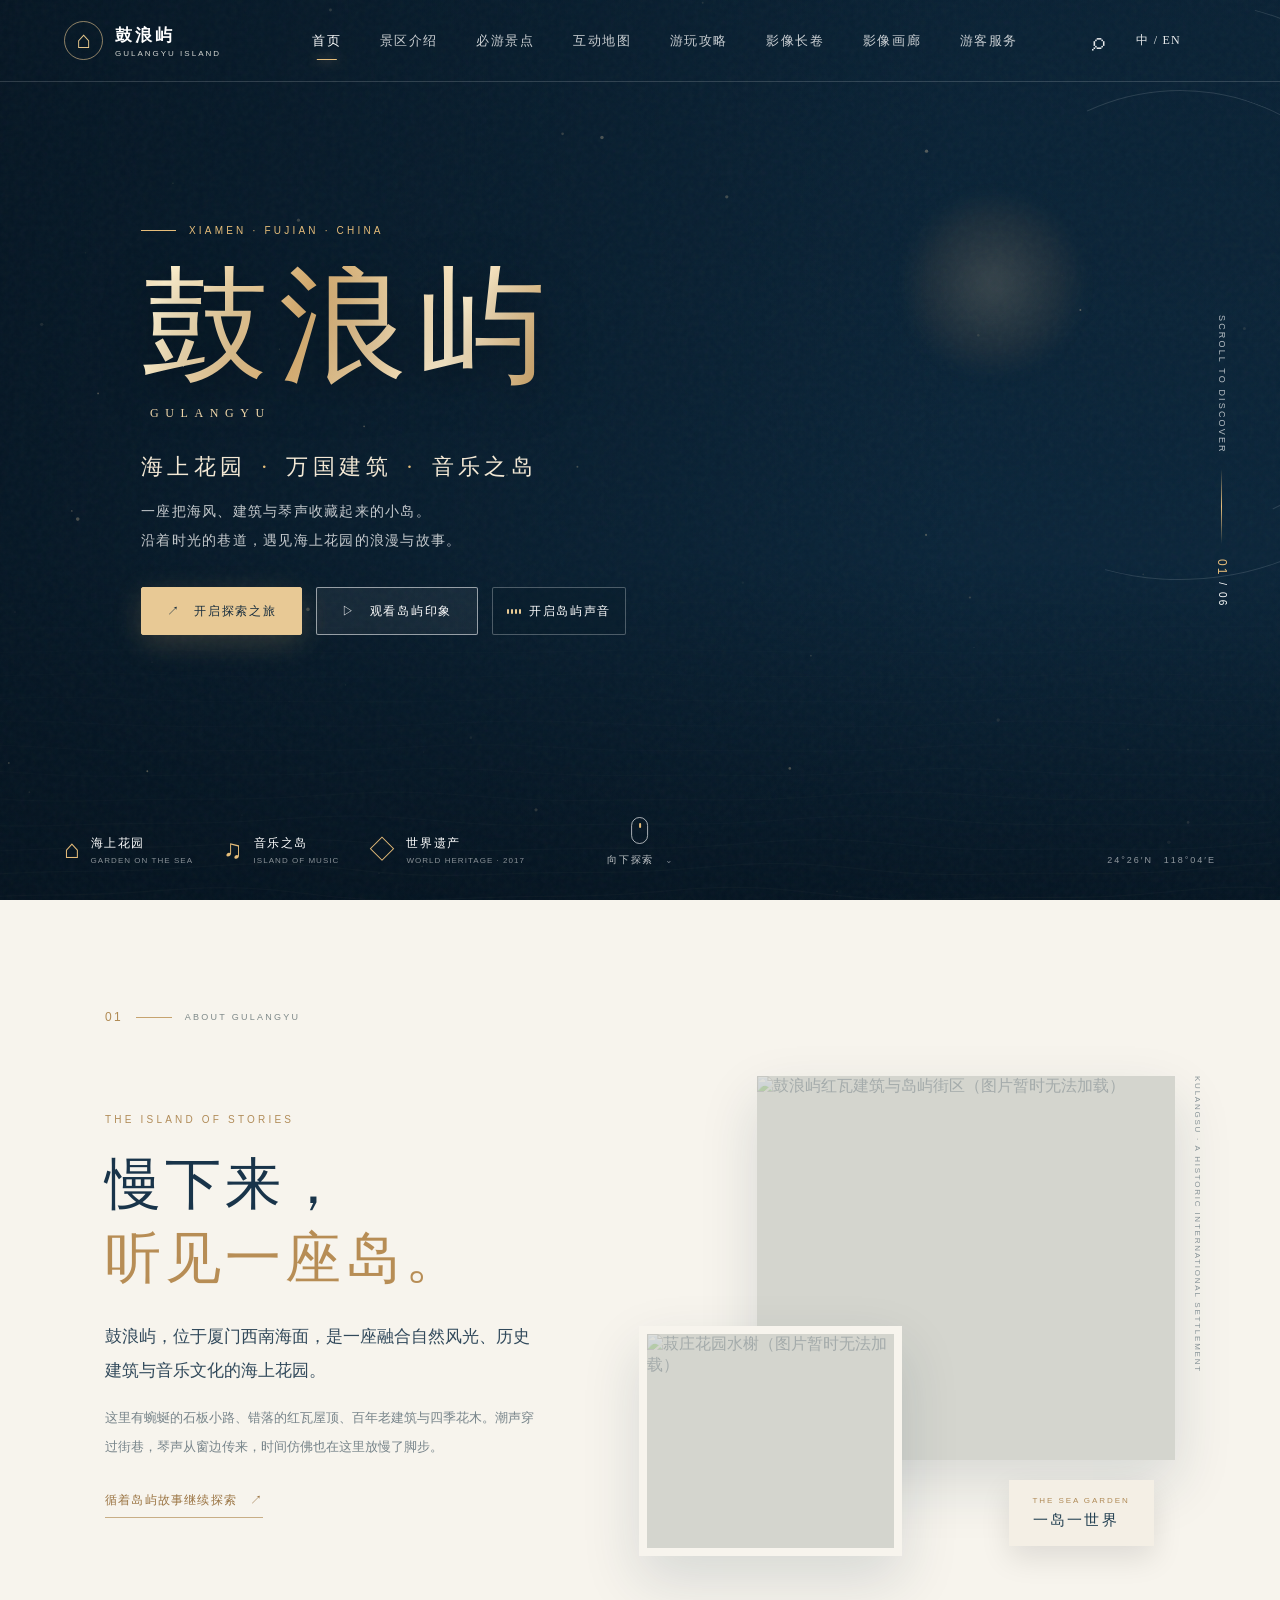
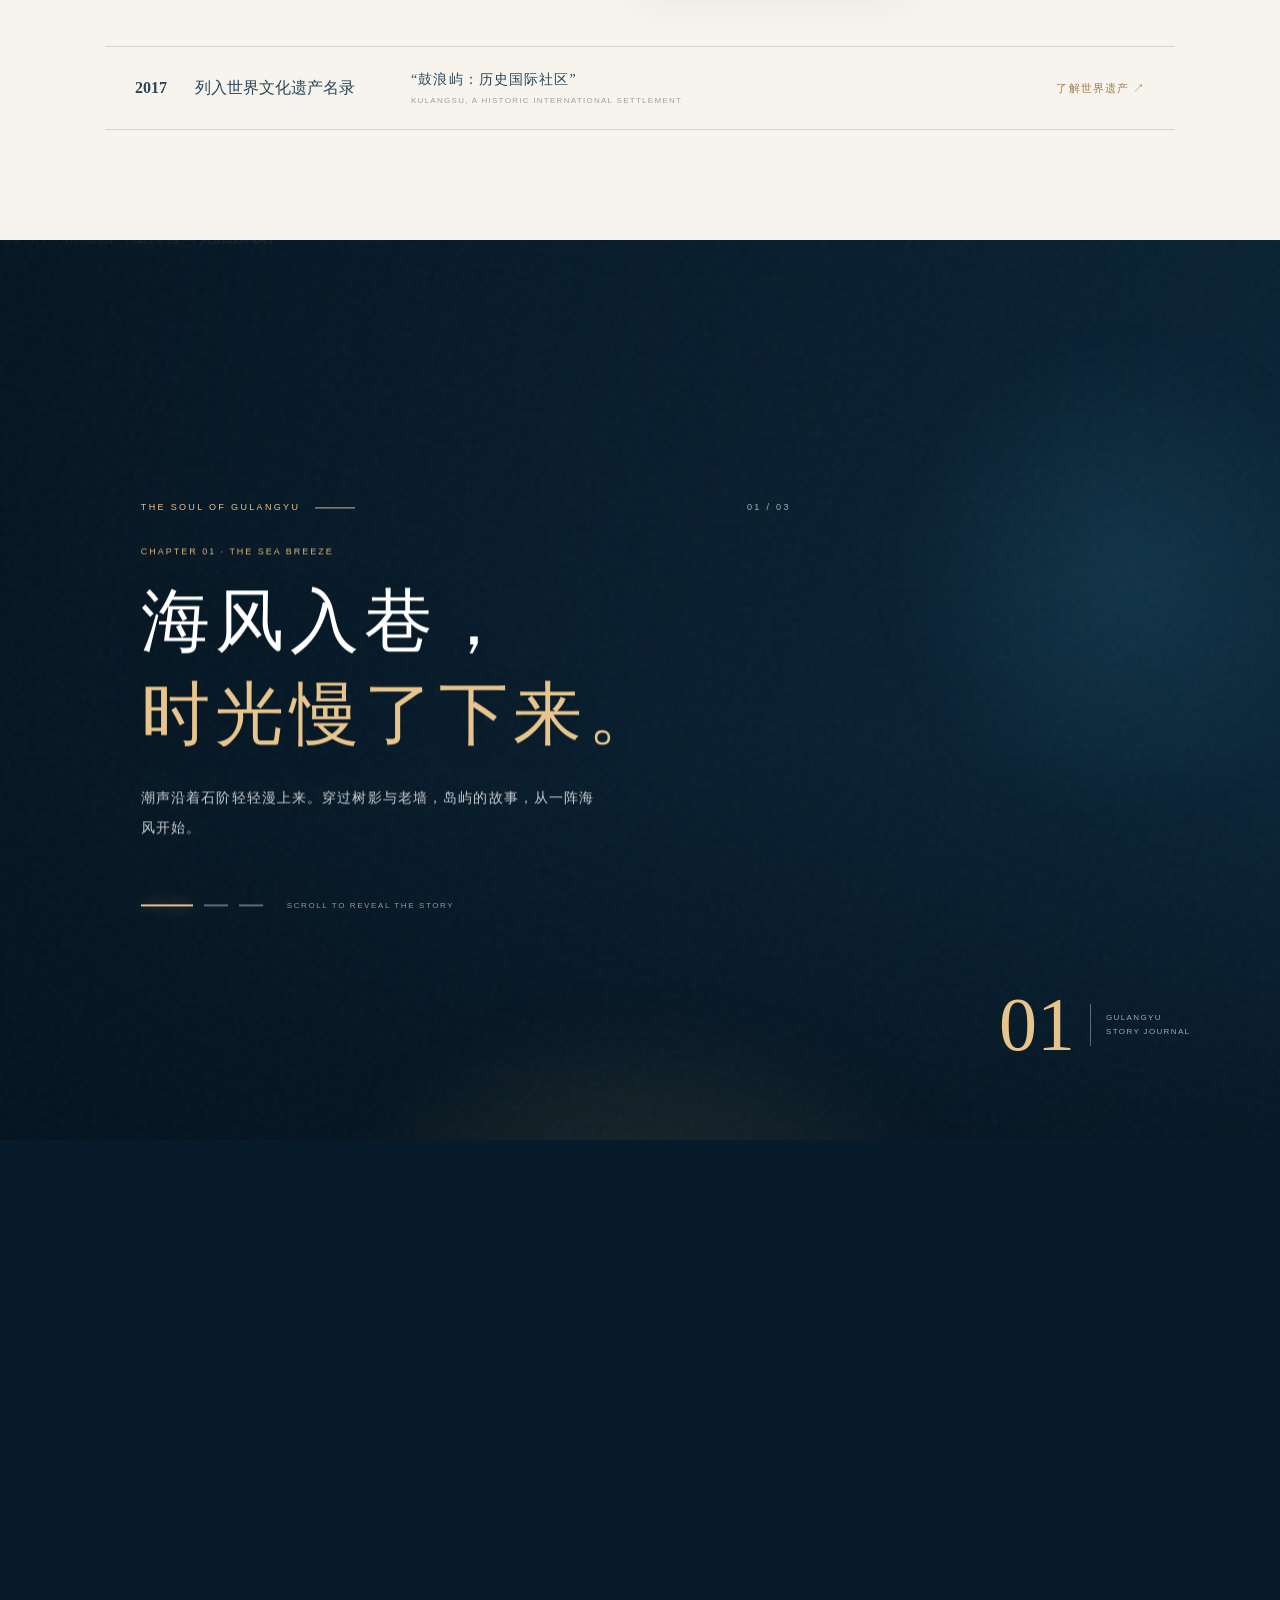
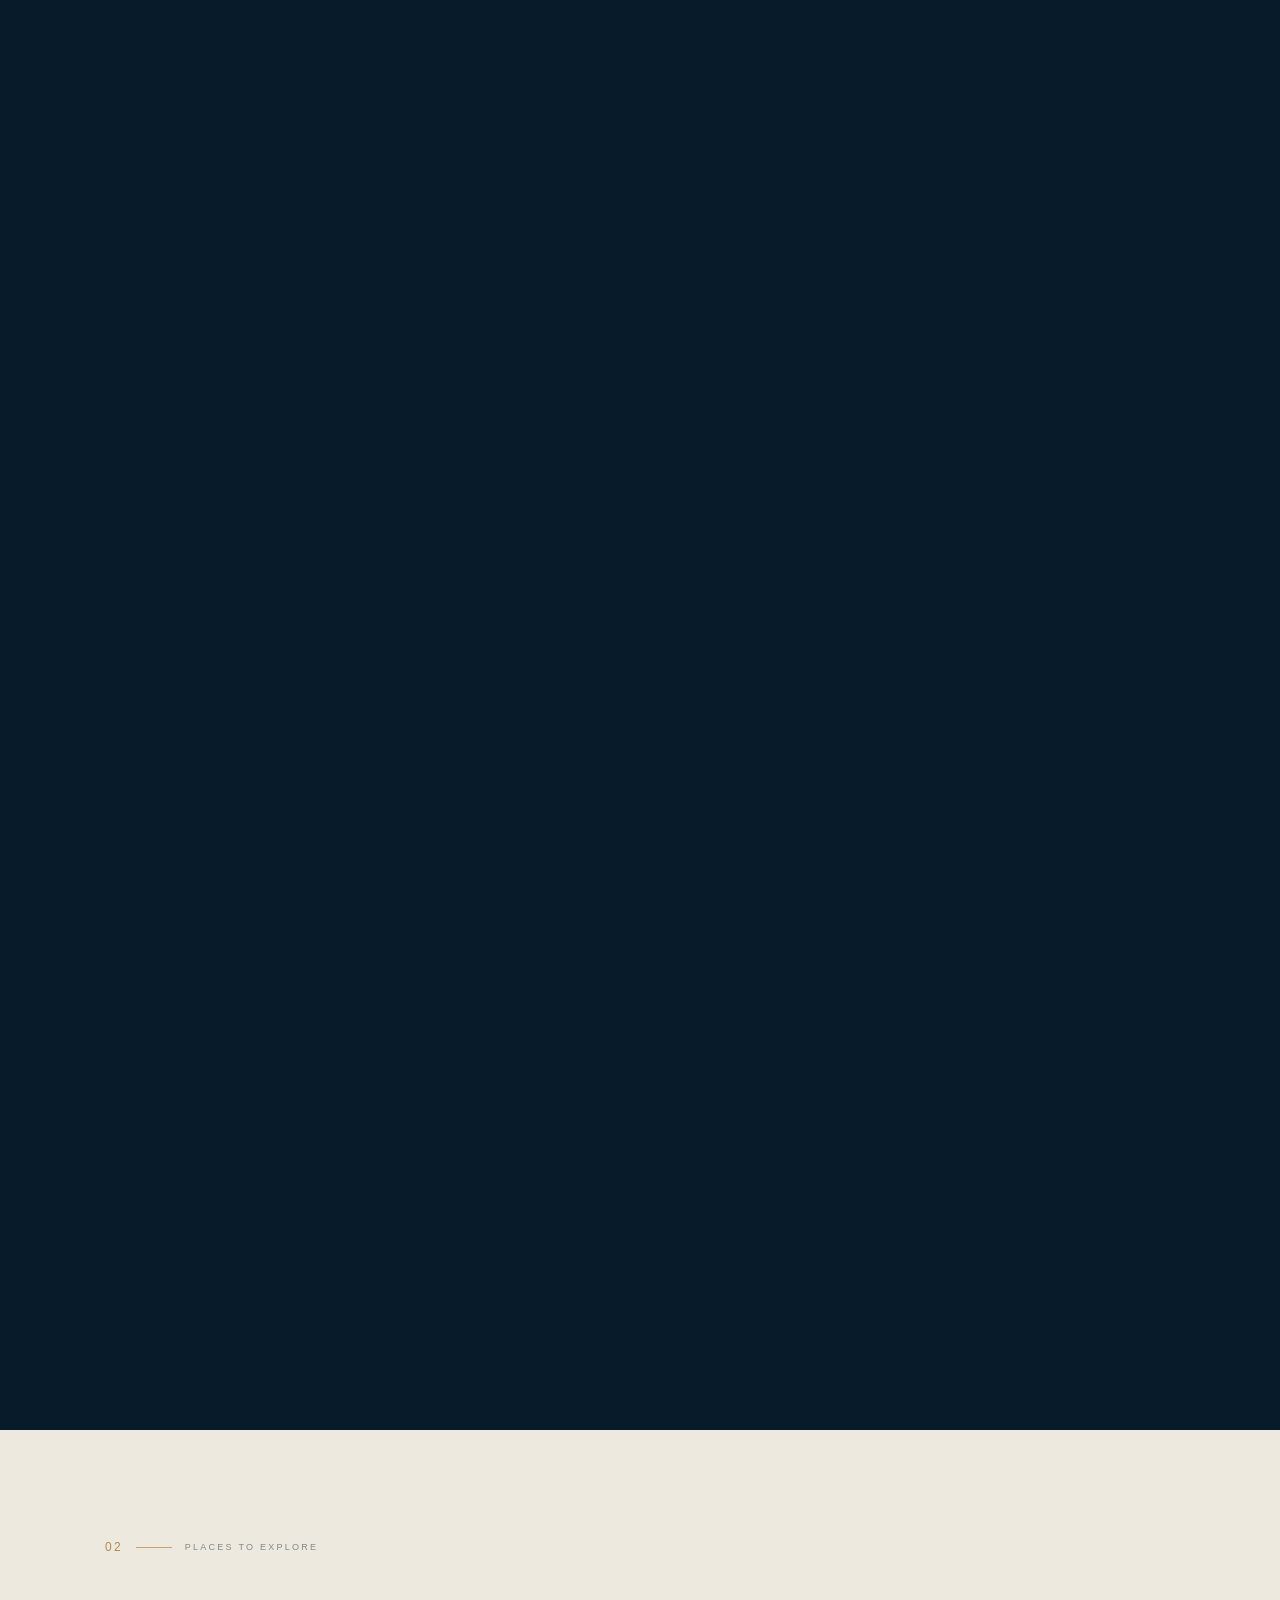
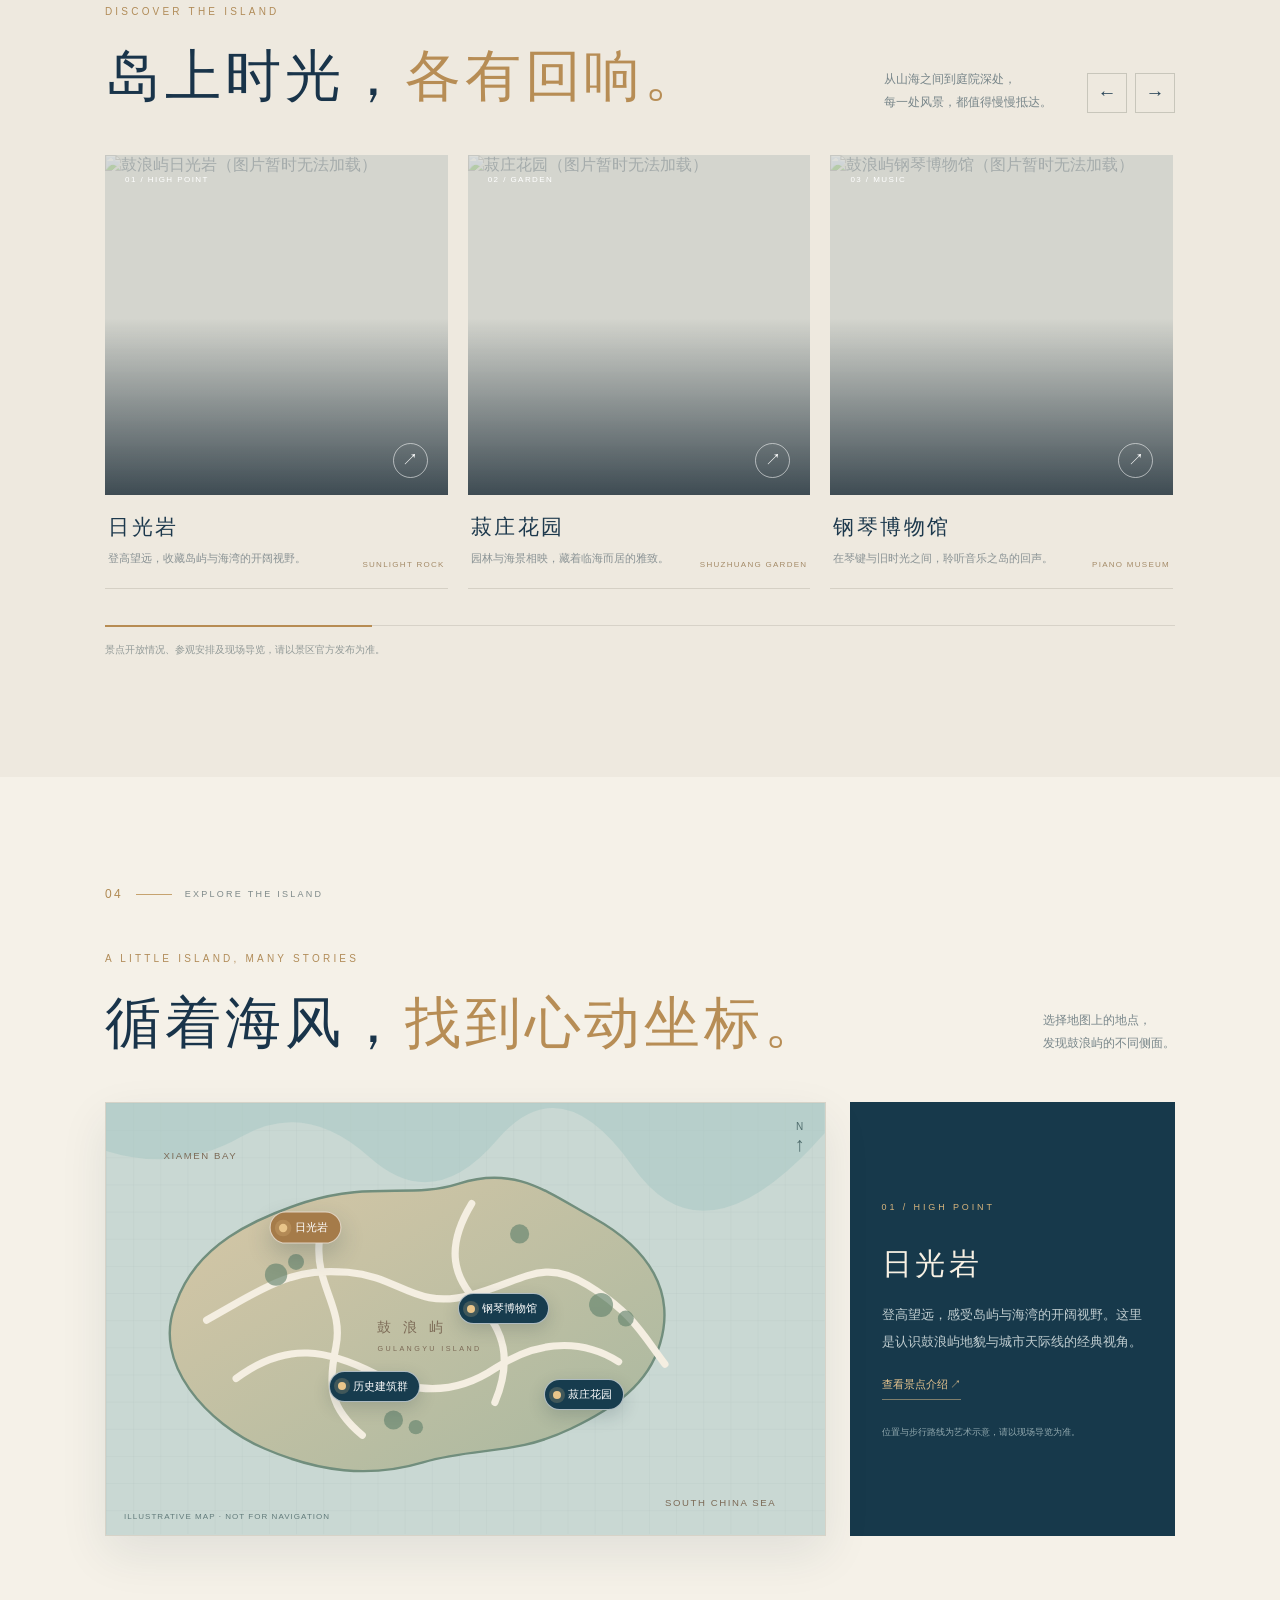
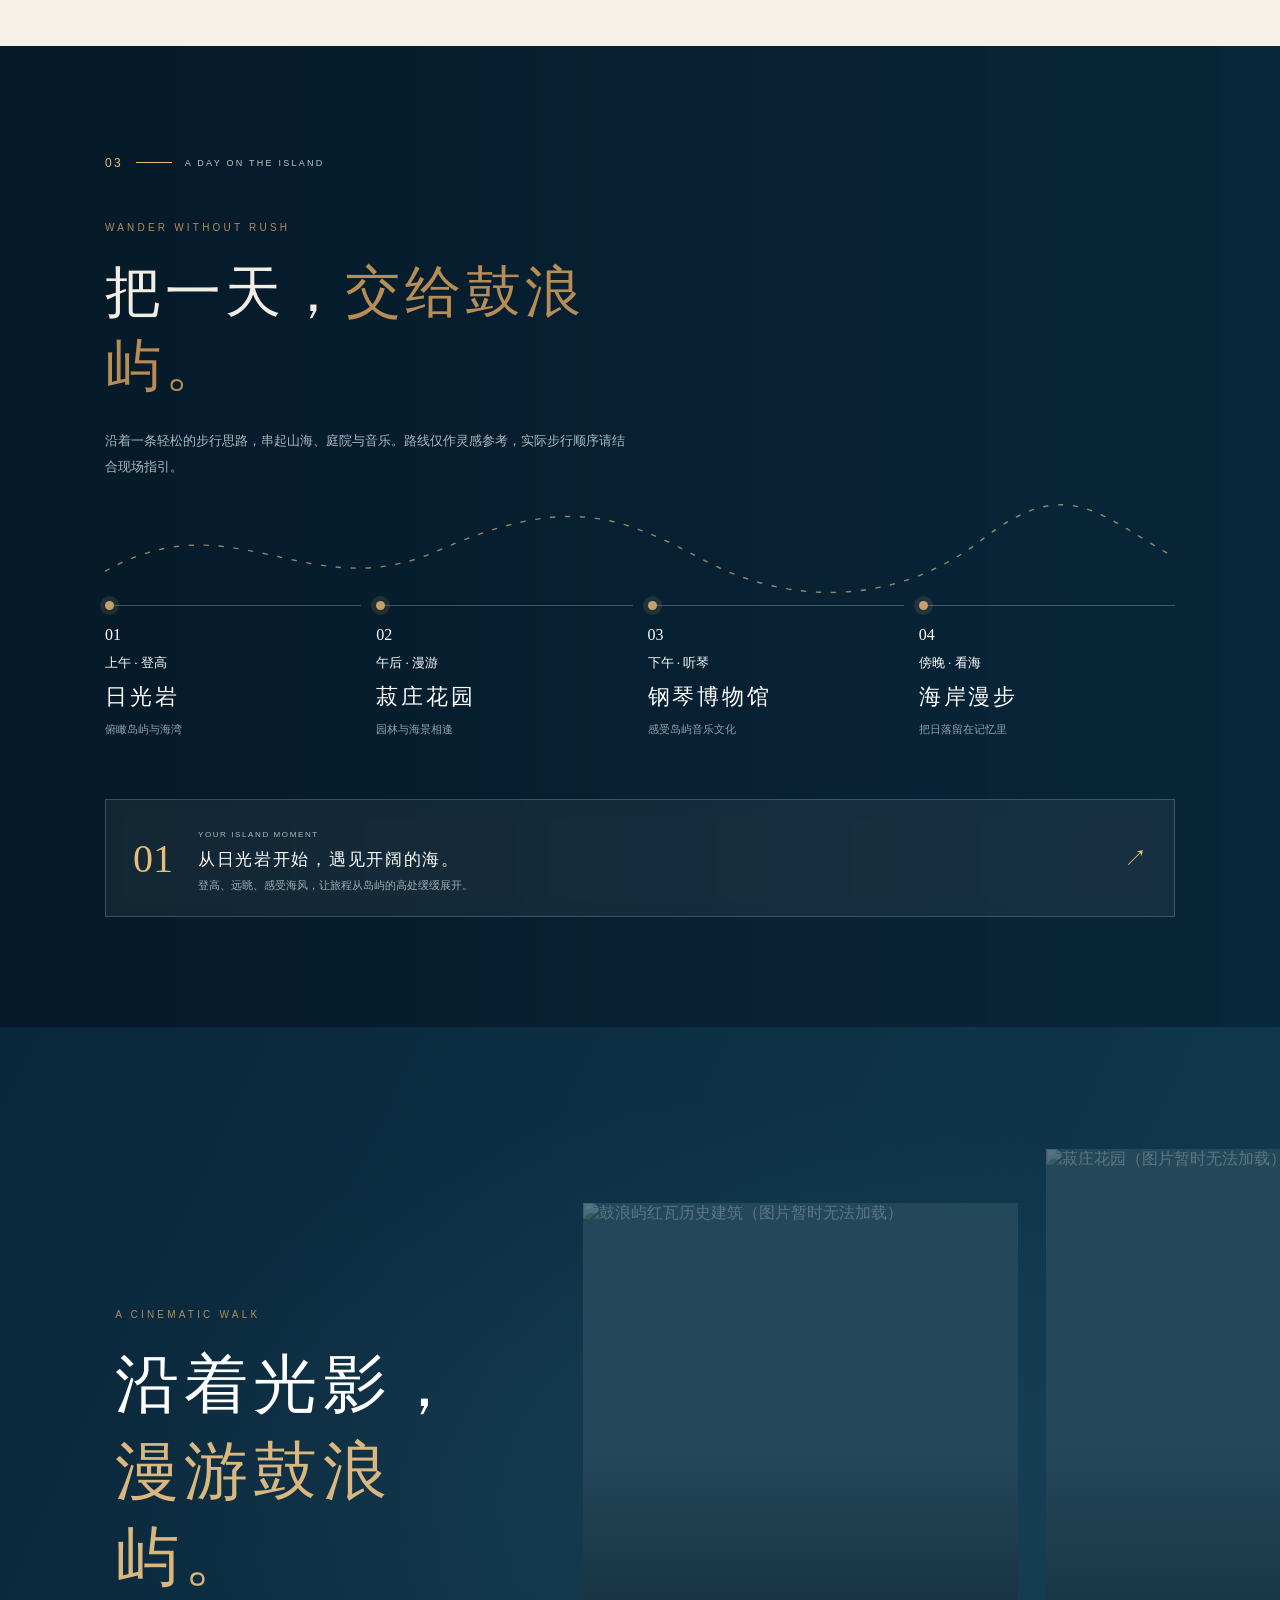
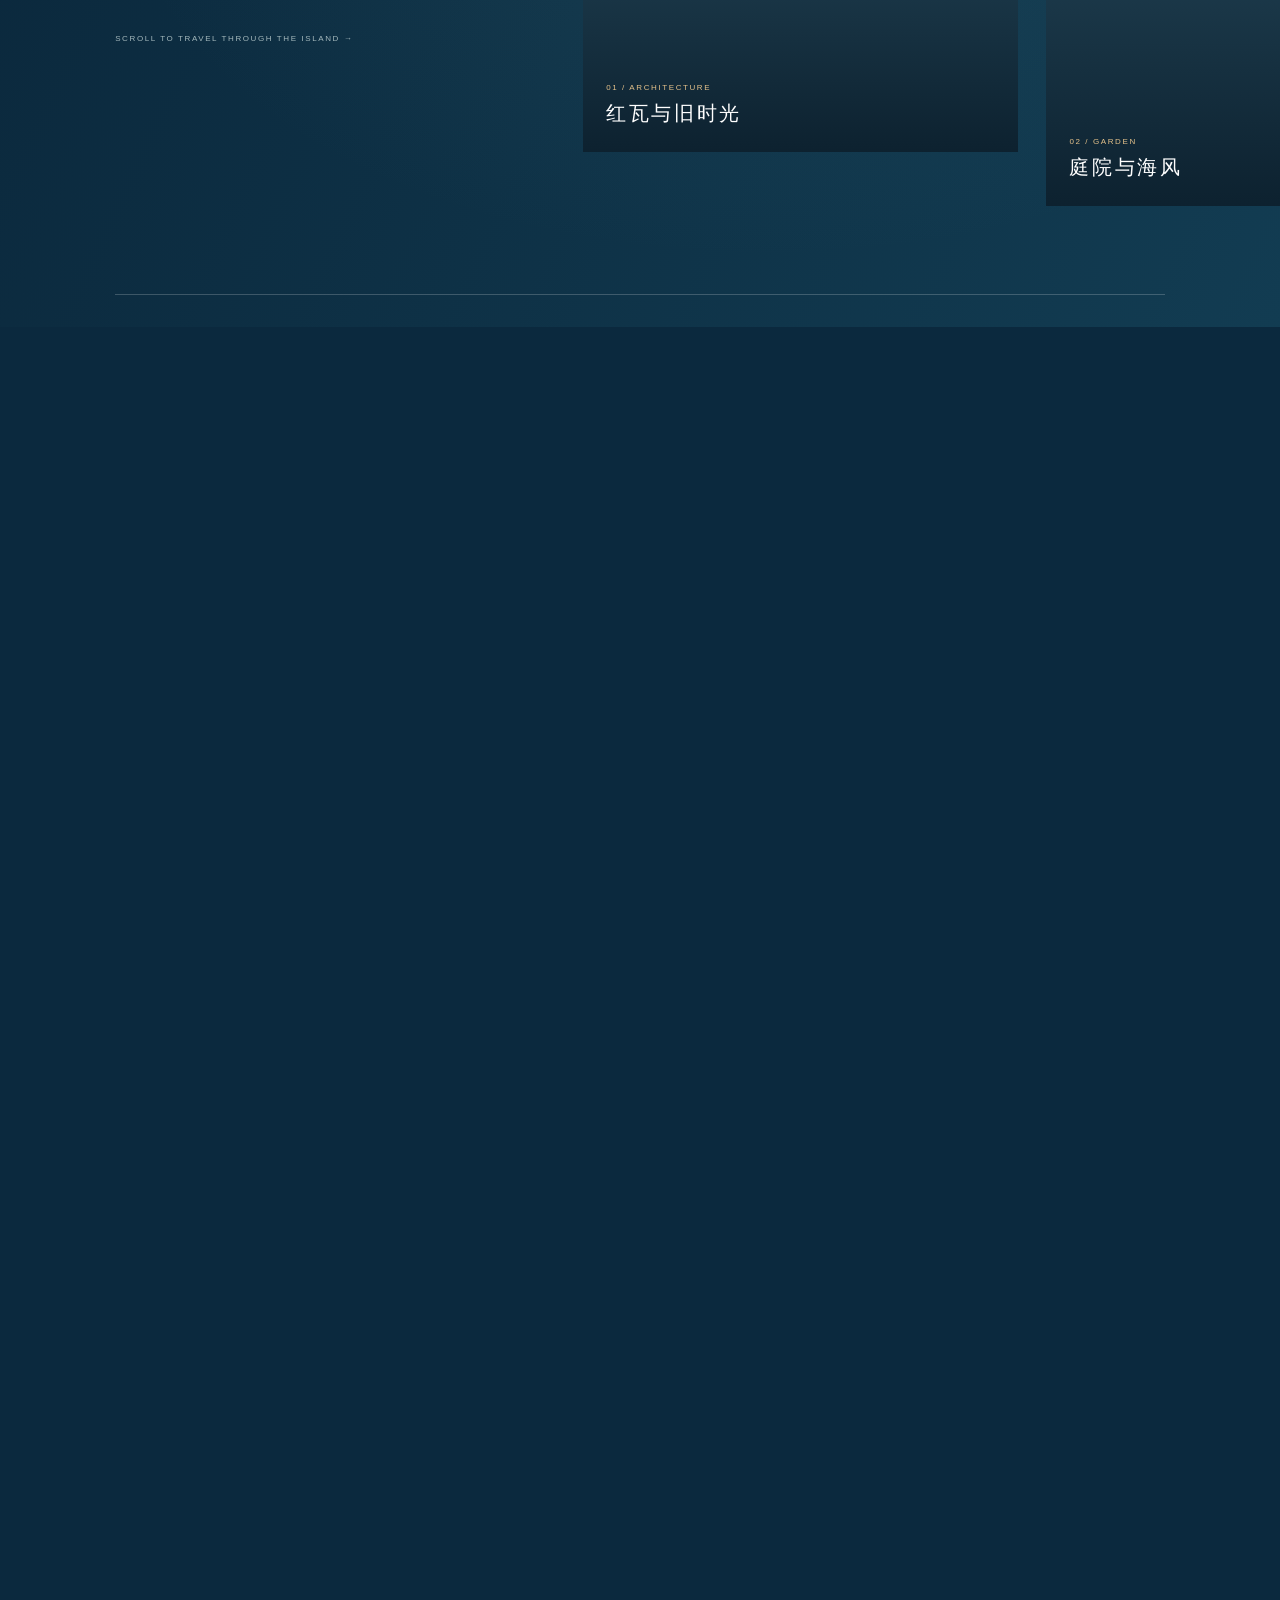
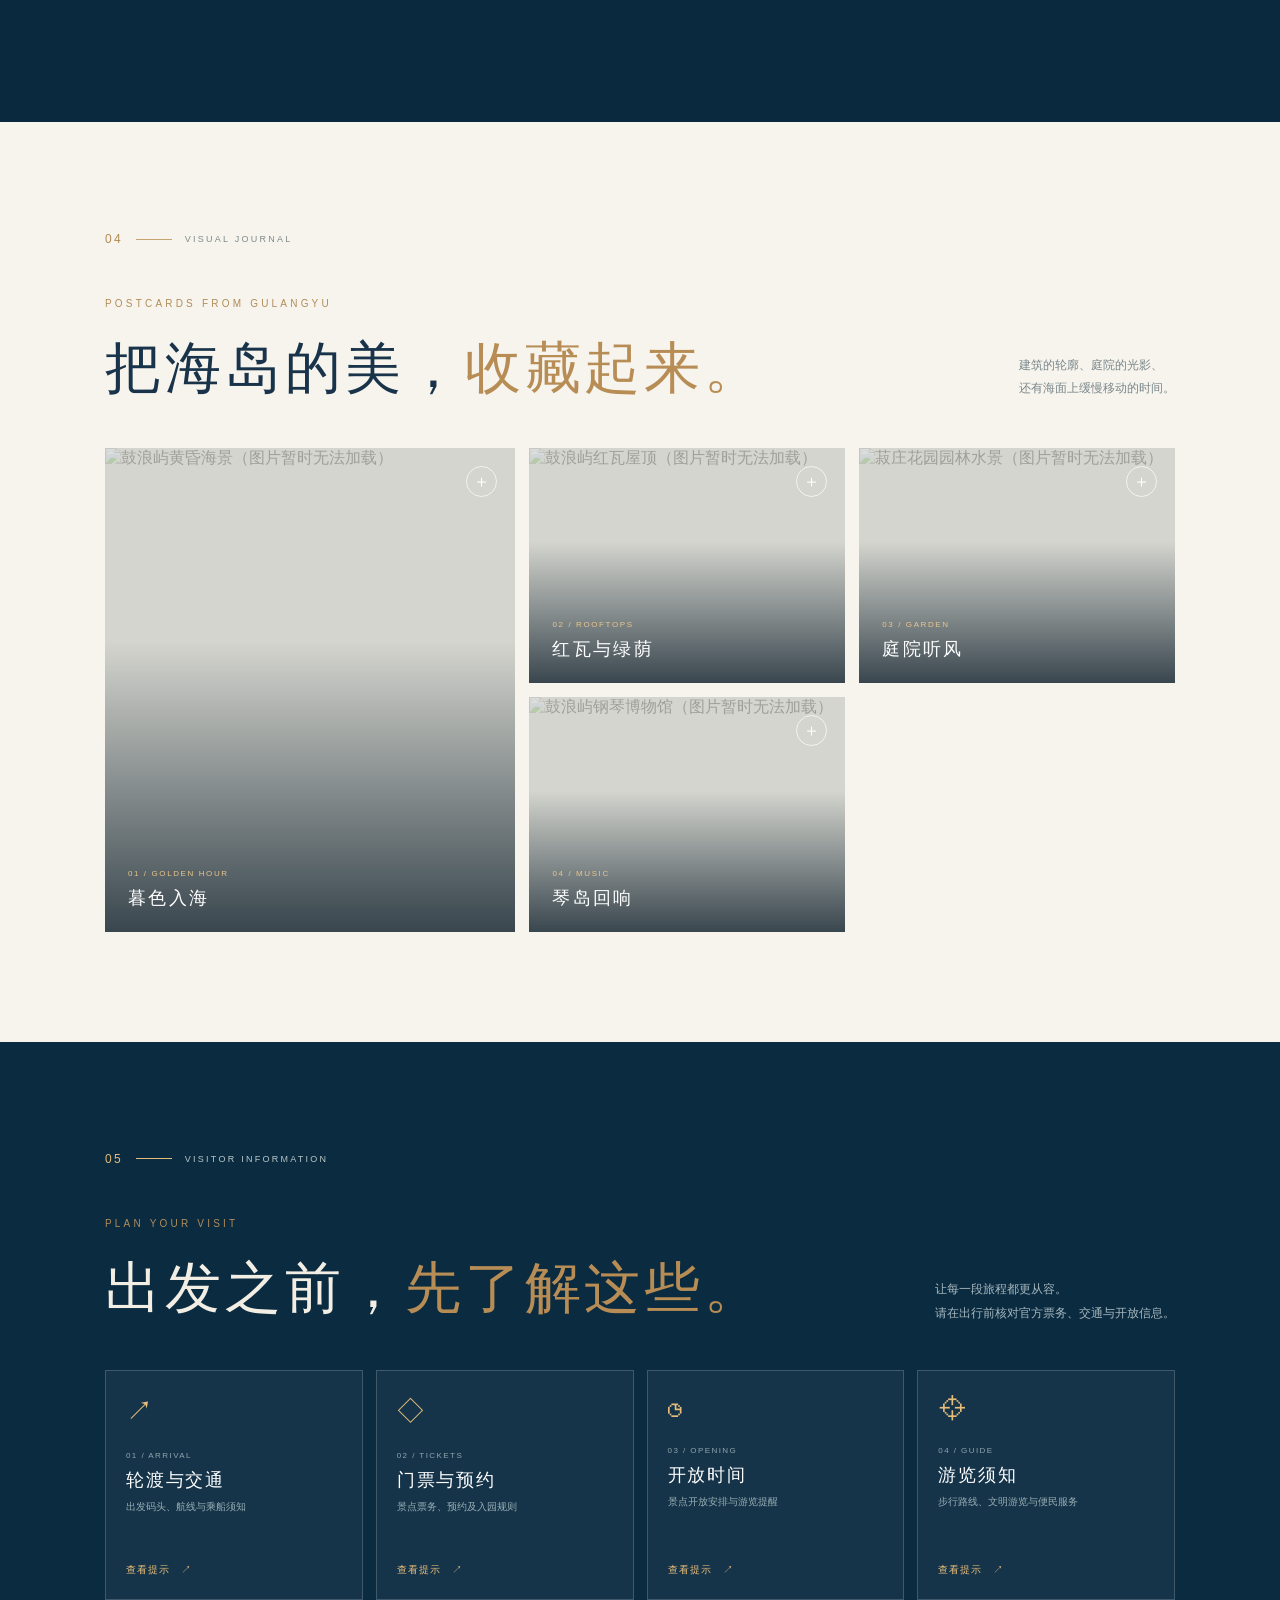
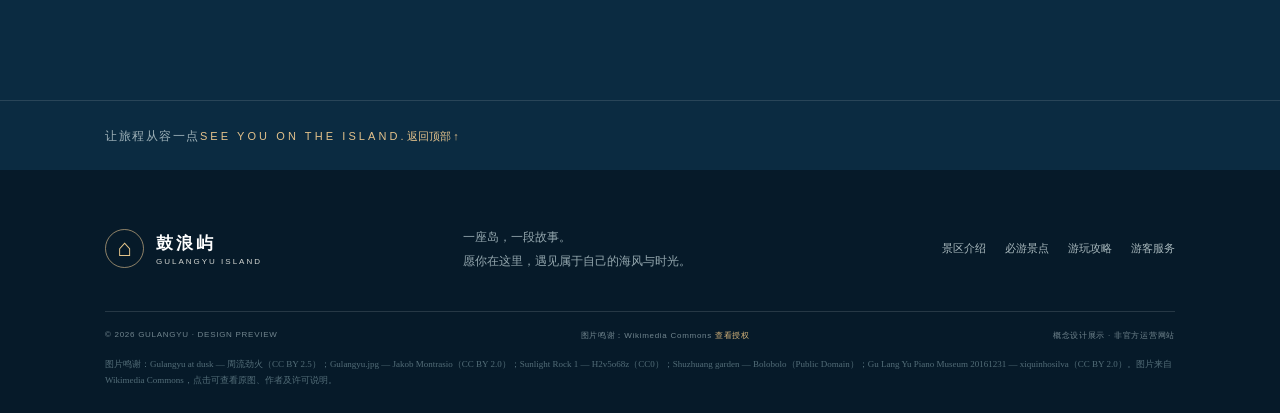
==== commit e2137ffe: "feat: add map and cinematic film sections to primary navigation" ====
--- a/index.html
+++ b/index.html
@@ -11,7 +11,7 @@
 <div class="preloader" id="preloader"><div class="preloader-mark">屿</div><p>GULANGYU</p><small>A JOURNEY INTO THE SEA GARDEN</small><div class="preloader-track"><i id="preloader-bar"></i></div></div>
 <header class="site-header" id="site-header">
 <a class="brand" href="#home"><span class="brand-symbol">⌂</span><span><b>鼓浪屿</b><small>GULANGYU ISLAND</small></span></a>
-<nav id="main-nav"><a class="active" href="#home">首页</a><a href="#about">景区介绍</a><a href="#spots">必游景点</a><a href="#journey">游玩攻略</a><a href="#gallery">影像画廊</a><a href="#services">游客服务</a></nav>
+<nav id="main-nav"><a class="active" href="#home">首页</a><a href="#about">景区介绍</a><a href="#spots">必游景点</a><a href="#island-map">互动地图</a><a href="#journey">游玩攻略</a><a href="#island-film">影像长卷</a><a href="#gallery">影像画廊</a><a href="#services">游客服务</a></nav>
 <div class="header-actions"><button id="search-open" aria-label="搜索">⌕</button><button id="language-switch">中 / EN</button><button id="menu-toggle" aria-label="菜单"><i></i><i></i></button></div>
 </header>
 <main>
--- a/site.css
+++ b/site.css
@@ -173,3 +173,65 @@
 
 .hero-title{font-family:"STSong","Songti SC","SimSun","Microsoft YaHei",serif;color:#fff}
 .hero-title i{font-family:Georgia,"Times New Roman",serif}
+
+
+/* V2 cinematic polish: gold title, ocean shimmer, interactive map, horizontal film */
+.title-cn{display:inline-block;position:relative;color:#f4dfb4;background:linear-gradient(110deg,#fff5d9 0%,#d9b475 18%,#fff0c7 31%,#a77b43 43%,#fff2d0 57%,#d7ad70 72%,#fff0cf 88%,#c09355 100%);background-size:230% 100%;background-position:100% 0;-webkit-background-clip:text;background-clip:text;color:transparent;filter:drop-shadow(0 8px 26px rgba(15,18,21,.2));animation:goldSweep 4.8s 1.1s ease-in-out infinite}
+.title-cn:after{content:"";position:absolute;inset:0;background:linear-gradient(105deg,transparent 34%,rgba(255,255,255,.78) 48%,rgba(255,238,197,.08) 53%,transparent 66%);transform:translateX(-130%);mix-blend-mode:screen;pointer-events:none;animation:titleGlint 5.8s 1.7s ease-in-out infinite}
+.title-en{display:block!important;color:#f0d7aa!important;text-shadow:0 0 18px rgba(228,191,133,.3);font-family:Georgia,"Times New Roman",serif!important;animation:englishReveal 1.5s .7s var(--slow) both}
+@keyframes goldSweep{0%,12%{background-position:100% 0}48%,100%{background-position:0 0}}
+@keyframes titleGlint{0%,22%{transform:translateX(-130%);opacity:0}34%{opacity:1}58%,100%{transform:translateX(130%);opacity:0}}
+@keyframes englishReveal{from{opacity:0;letter-spacing:.95em;filter:blur(5px)}to{opacity:1;letter-spacing:.55em;filter:blur(0)}}
+.hero-particles{z-index:0}.water-canvas{position:absolute;inset:0;width:100%;height:100%;z-index:0;pointer-events:none;opacity:.5;mix-blend-mode:screen}
+.button-sound{border:1px solid rgba(255,255,255,.28);background:rgba(8,28,43,.25);color:#fff;padding:0 14px;backdrop-filter:blur(7px)}
+.sound-bars{height:14px;display:flex;align-items:center;gap:2px}.sound-bars i{width:2px;height:5px;background:#e8ca94;display:block;border-radius:2px}
+.button-sound.playing .sound-bars i{animation:soundWave .75s ease-in-out infinite alternate}.button-sound.playing .sound-bars i:nth-child(2){animation-delay:.18s}.button-sound.playing .sound-bars i:nth-child(3){animation-delay:.34s}.button-sound.playing .sound-bars i:nth-child(4){animation-delay:.12s}
+@keyframes soundWave{to{height:13px}}
+.map-section{background:#f5f1e8}.map-explorer{display:grid;grid-template-columns:minmax(0,1.55fr) minmax(250px,.7fr);gap:24px;align-items:stretch}
+.map-art{position:relative;min-height:410px;overflow:hidden;border:1px solid #d6d3c8;background:#c9d8d3;box-shadow:0 18px 45px rgba(26,57,69,.09)}
+.map-art>svg{width:100%;height:100%;min-height:410px;display:block}
+.map-pin{position:absolute;display:flex;align-items:center;gap:7px;background:#173c4e;color:#fff;border:1px solid rgba(255,255,255,.65);padding:7px 11px 7px 8px;border-radius:30px;font-size:11px;box-shadow:0 6px 17px rgba(22,47,58,.18);transition:transform .25s,background .25s,box-shadow .25s}
+.map-pin i{height:8px;width:8px;border-radius:50%;background:#e9c58a;box-shadow:0 0 0 4px rgba(233,197,138,.2)}
+.map-pin:hover,.map-pin.active{background:#a57b49;transform:translateY(-4px) scale(1.04);box-shadow:0 10px 22px rgba(34,62,70,.23)}
+.pin-sunlight{left:23%;top:26%}.pin-shuzhuang{left:61%;top:64%}.pin-piano{left:49%;top:44%}.pin-villas{left:31%;top:62%}
+.map-compass{position:absolute;right:20px;top:18px;display:grid;gap:1px;text-align:center;font:10px Arial,sans-serif;color:#506d6d}.map-compass b{font-size:20px;font-weight:400}
+.map-scale{position:absolute;left:18px;bottom:14px;font:8px Arial,sans-serif;letter-spacing:.13em;color:#627b7b}
+.map-detail{background:#17394b;color:#f7f0e3;padding:38px 32px;display:flex;flex-direction:column;align-items:flex-start;justify-content:center;min-height:410px}
+.map-detail .overline{color:#d6b47d;font-size:9px}.map-detail h3{font-size:30px;font-weight:500;letter-spacing:.12em;margin:5px 0 16px}.map-detail p{font-size:13px;line-height:2.1;color:#c0cdd0;margin:0 0 22px}.map-detail a{font-size:11px;color:#e5c38e;border-bottom:1px solid rgba(229,195,142,.5);padding-bottom:7px}.map-detail small{font-size:9px;line-height:1.8;color:#91a8ae;margin-top:24px}
+.horizontal-film{height:255vh;background:#0b293e;color:#fff;position:relative}
+.horizontal-sticky{position:sticky;top:0;height:100svh;min-height:620px;overflow:hidden;display:flex;align-items:center;background:linear-gradient(115deg,#0a263a,#123c52)}
+.horizontal-sticky:before{content:"";position:absolute;inset:0;background:radial-gradient(ellipse at 60% 50%,rgba(91,151,159,.12),transparent 60%);pointer-events:none}
+.horizontal-track{height:100%;width:max-content;display:flex;align-items:center;gap:28px;padding:8vh 9vw;will-change:transform}
+.film-intro{width:36vw;max-width:440px;min-width:300px;padding-right:30px}
+.film-intro h2{font-size:clamp(38px,5vw,68px);line-height:1.35;font-weight:500;letter-spacing:.08em;margin:0 0 25px}.film-intro h2 em{font-style:normal;color:#d9b77f}
+.film-intro>span{font:8px Arial,sans-serif;letter-spacing:.2em;color:#a4b8bc}
+.film-frame{width:34vw;height:61vh;min-width:310px;max-width:500px;margin:0;position:relative;overflow:hidden;background:#24475a}
+.film-frame.film-tall{height:73vh}
+.film-frame:after{content:"";position:absolute;inset:0;background:linear-gradient(0deg,rgba(4,19,31,.72),transparent 55%)}
+.film-frame img{transition:transform 1.1s var(--slow);filter:saturate(.88)}
+.film-frame:hover img{transform:scale(1.06)}
+.film-frame figcaption{position:absolute;z-index:1;left:23px;bottom:25px;display:grid;gap:8px}
+.film-frame small{font:8px Arial,sans-serif;letter-spacing:.2em;color:#e4c18a}.film-frame b{font-size:20px;letter-spacing:.13em;font-weight:500}
+.film-end{width:35vw;min-width:300px;display:flex;flex-direction:column;gap:23px;padding-left:30px}
+.film-end span{font:9px Arial,sans-serif;letter-spacing:.24em;color:#d8b982}
+.film-end strong{font:clamp(34px,4vw,56px)/1.25 Georgia,serif;letter-spacing:.06em;font-weight:400}
+.film-end a{font-size:12px;color:#e5c48f;letter-spacing:.1em}
+.film-progress{position:absolute;left:9vw;right:9vw;bottom:32px;height:1px;background:rgba(255,255,255,.2)}
+.film-progress i{display:block;width:0;height:2px;background:#e0bd80;box-shadow:0 0 10px rgba(224,189,128,.4)}
+@media(max-width:760px){
+ .hero-title .title-cn{font-size:inherit}
+ .button-sound{padding:0 10px;font-size:9px}
+ .map-explorer{grid-template-columns:1fr}
+ .map-art,.map-art>svg{min-height:310px}
+ .map-pin{font-size:9px;padding:6px 8px}.pin-sunlight{left:17%;top:24%}.pin-shuzhuang{left:60%;top:67%}.pin-piano{left:45%;top:43%}.pin-villas{left:25%;top:65%}
+ .map-detail{min-height:250px;padding:25px}
+ .horizontal-film{height:auto}
+ .horizontal-sticky{position:relative;height:auto;min-height:0;overflow:visible}
+ .horizontal-track{width:100%;height:auto;display:grid;grid-template-columns:1fr 1fr;padding:55px 22px 65px;gap:12px;transform:none!important}
+ .film-intro,.film-end{width:auto;min-width:0;grid-column:span 2;padding:15px 0}
+ .film-intro h2{font-size:36px}
+ .film-frame,.film-frame.film-tall{width:100%;min-width:0;height:230px}
+ .film-frame figcaption{left:13px;bottom:13px}.film-frame b{font-size:14px}
+ .film-progress{display:none}
+}
+@media(prefers-reduced-motion:reduce){.title-cn,.title-cn:after,.title-en,.button-sound.playing .sound-bars i{animation:none!important}.water-canvas{display:none}.horizontal-film{height:auto}.horizontal-sticky{position:relative;height:auto;min-height:0}.horizontal-track{transform:none!important}}
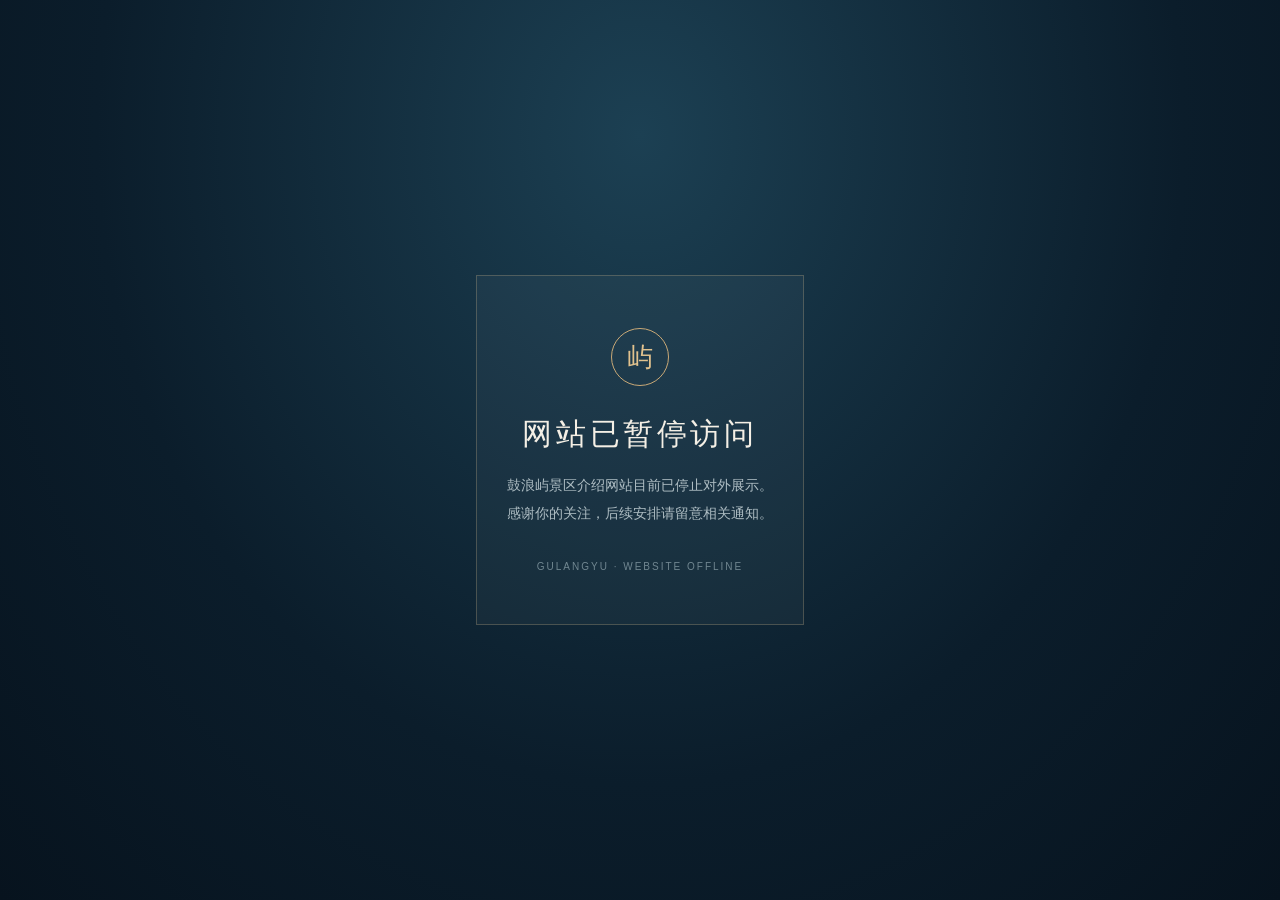
==== commit 5604d182: "chore: replace public homepage with offline notice" ====
--- a/index.html
+++ b/index.html
@@ -1,128 +1 @@
-<!doctype html>
-<html lang="zh-CN">
-<head>
-<meta charset="UTF-8"><meta name="viewport" content="width=device-width,initial-scale=1,viewport-fit=cover">
-<meta name="theme-color" content="#071a2b"><meta name="description" content="鼓浪屿——海上花园、万国建筑与音乐之岛。">
-<title>鼓浪屿 GULANGYU — 海上花园 · 音乐之岛</title>
-<link rel="stylesheet" href="./site.css"><script defer src="./site.js"></script>
-</head>
-<body>
-<div class="scroll-progress" id="scroll-progress"></div>
-<div class="preloader" id="preloader"><div class="preloader-mark">屿</div><p>GULANGYU</p><small>A JOURNEY INTO THE SEA GARDEN</small><div class="preloader-track"><i id="preloader-bar"></i></div></div>
-<header class="site-header" id="site-header">
-<a class="brand" href="#home"><span class="brand-symbol">⌂</span><span><b>鼓浪屿</b><small>GULANGYU ISLAND</small></span></a>
-<nav id="main-nav"><a class="active" href="#home">首页</a><a href="#about">景区介绍</a><a href="#spots">必游景点</a><a href="#island-map">互动地图</a><a href="#journey">游玩攻略</a><a href="#island-film">影像长卷</a><a href="#gallery">影像画廊</a><a href="#services">游客服务</a></nav>
-<div class="header-actions"><button id="search-open" aria-label="搜索">⌕</button><button id="language-switch">中 / EN</button><button id="menu-toggle" aria-label="菜单"><i></i><i></i></button></div>
-</header>
-<main>
-<section class="hero" id="home">
-<div class="hero-image" id="hero-image"></div><canvas class="water-canvas" id="water-canvas" aria-hidden="true"></canvas><canvas class="hero-particles" id="hero-particles" aria-hidden="true"></canvas><div class="hero-shade"></div><div class="hero-grain"></div><div class="hero-sun"></div>
-<div class="hero-copy">
-<p class="eyebrow"><span></span> XIAMEN · FUJIAN · CHINA</p>
-<h1 class="hero-title"><span class="title-cn">鼓浪屿</span><i class="title-en">GULANGYU</i></h1>
-<p class="hero-subtitle">海上花园 <b>·</b> 万国建筑 <b>·</b> 音乐之岛</p>
-<p class="hero-description">一座把海风、建筑与琴声收藏起来的小岛。<br>沿着时光的巷道，遇见海上花园的浪漫与故事。</p>
-<div class="hero-cta"><a class="button button-light" href="#spots">↗　开启探索之旅</a><button class="button button-ghost" id="hero-film">▷　观看岛屿印象</button><button class="button button-sound" id="sound-toggle" aria-pressed="false"><span class="sound-bars"><i></i><i></i><i></i><i></i></span><span id="sound-label">开启岛屿声音</span></button></div>
-</div>
-<div class="hero-side"><span>SCROLL TO DISCOVER</span><i></i><b>01 <small>/ 06</small></b></div>
-<div class="hero-bottom"><div class="hero-facts"><div><b>⌂</b><span>海上花园<small>GARDEN ON THE SEA</small></span></div><div><b>♫</b><span>音乐之岛<small>ISLAND OF MUSIC</small></span></div><div><b>◇</b><span>世界遗产<small>WORLD HERITAGE · 2017</small></span></div></div><a class="scroll-cue" href="#about"><i></i>向下探索　⌄</a><span class="hero-coordinate">24°26′N　118°04′E</span></div>
-<div class="hero-orbit orbit-one"></div><div class="hero-orbit orbit-two"></div>
-</section>
-<section class="intro-section section-pad" id="about">
-<div class="section-kicker"><span>01</span><i></i> ABOUT GULANGYU</div>
-<div class="intro-grid">
-<div class="intro-copy reveal"><p class="overline">THE ISLAND OF STORIES</p><h2>慢下来，<br><em>听见一座岛。</em></h2><p class="intro-lead">鼓浪屿，位于厦门西南海面，是一座融合自然风光、历史建筑与音乐文化的海上花园。</p><p class="body-copy">这里有蜿蜒的石板小路、错落的红瓦屋顶、百年老建筑与四季花木。潮声穿过街巷，琴声从窗边传来，时间仿佛也在这里放慢了脚步。</p><a href="#journey" class="text-link">循着岛屿故事继续探索　↗</a></div>
-<div class="intro-visual reveal"><div class="intro-photo photo-large"><img src="https://upload.wikimedia.org/wikipedia/commons/e/e4/Gulangyu.jpg" alt="鼓浪屿红瓦建筑与岛屿街区" loading="lazy"></div><div class="intro-photo photo-small"><img src="https://upload.wikimedia.org/wikipedia/commons/6/6d/Shuzhuang_garden.jpg" alt="菽庄花园水榭" loading="lazy"></div><div class="photo-note"><span>THE SEA GARDEN</span><b>一岛一世界</b></div><span class="intro-vertical">KULANGSU · A HISTORIC INTERNATIONAL SETTLEMENT</span></div>
-</div>
-<div class="heritage-strip reveal"><strong>2017</strong><span>列入世界文化遗产名录</span><i></i><p>“鼓浪屿：历史国际社区”<small>KULANGSU, A HISTORIC INTERNATIONAL SETTLEMENT</small></p><a href="https://whc.unesco.org/en/list/1541/" target="_blank" rel="noopener">了解世界遗产 ↗</a></div>
-</section>
-
-<section class="cinematic-story" id="island-story" aria-label="鼓浪屿的三个时刻">
-  <div class="story-sticky">
-    <div class="story-image-stack" id="story-image-stack">
-      <img class="story-image active" data-story-image="0" src="https://upload.wikimedia.org/wikipedia/commons/1/11/Gulangyu_at_dusk.jpg" alt="鼓浪屿海湾与黄昏" loading="lazy">
-      <img class="story-image" data-story-image="1" src="https://upload.wikimedia.org/wikipedia/commons/e/e4/Gulangyu.jpg" alt="鼓浪屿历史建筑与红瓦屋顶" loading="lazy">
-      <img class="story-image" data-story-image="2" src="https://upload.wikimedia.org/wikipedia/commons/0/01/Gu_Lang_Yu_Piano_Museum_20161231.jpg" alt="鼓浪屿钢琴博物馆" loading="lazy">
-    </div>
-    <div class="story-overlay"></div>
-    <div class="story-grain"></div>
-    <div class="story-content">
-      <p class="story-kicker"><span>THE SOUL OF GULANGYU</span><i></i><b id="story-index">01 / 03</b></p>
-      <div class="story-copy" id="story-copy">
-        <p class="story-chapter">CHAPTER 01 · THE SEA BREEZE</p>
-        <h2>海风入巷，<br><em>时光慢了下来。</em></h2>
-        <p>潮声沿着石阶轻轻漫上来。穿过树影与老墙，岛屿的故事，从一阵海风开始。</p>
-      </div>
-      <div class="story-controls">
-        <div class="story-dots" role="tablist" aria-label="岛屿故事章节">
-          <button class="active" data-story="0" aria-label="第一章 海风入巷"></button>
-          <button data-story="1" aria-label="第二章 建筑留声"></button>
-          <button data-story="2" aria-label="第三章 琴岛回响"></button>
-        </div>
-        <span class="story-hint">SCROLL TO REVEAL THE STORY</span>
-      </div>
-    </div>
-    <div class="story-counter"><span id="story-counter-big">01</span><i></i><small>GULANGYU<br>STORY JOURNAL</small></div>
-    <div class="story-depth depth-a"></div><div class="story-depth depth-b"></div>
-  </div>
-</section>
-<section class="spots-section section-pad" id="spots">
-<div class="section-kicker"><span>02</span><i></i> PLACES TO EXPLORE</div>
-<div class="section-heading reveal"><div><p class="overline">DISCOVER THE ISLAND</p><h2>岛上时光，<em>各有回响。</em></h2></div><div class="heading-side"><p>从山海之间到庭院深处，<br>每一处风景，都值得慢慢抵达。</p><div class="slider-controls"><button id="spot-prev" aria-label="上一组">←</button><button id="spot-next" aria-label="下一组">→</button></div></div></div>
-<div class="spot-track-wrap"><div class="spot-track" id="spot-track">
-<article class="spot-card spot-feature reveal"><div class="spot-image"><img src="https://upload.wikimedia.org/wikipedia/commons/d/d1/Sunlight_Rock_1.jpg" alt="鼓浪屿日光岩" loading="lazy"><span>01 / HIGH POINT</span><b>↗</b></div><div class="spot-info"><div><h3>日光岩</h3><p>登高望远，收藏岛屿与海湾的开阔视野。</p></div><small>SUNLIGHT ROCK</small></div></article>
-<article class="spot-card reveal"><div class="spot-image"><img src="https://upload.wikimedia.org/wikipedia/commons/6/6d/Shuzhuang_garden.jpg" alt="菽庄花园" loading="lazy"><span>02 / GARDEN</span><b>↗</b></div><div class="spot-info"><div><h3>菽庄花园</h3><p>园林与海景相映，藏着临海而居的雅致。</p></div><small>SHUZHUANG GARDEN</small></div></article>
-<article class="spot-card reveal"><div class="spot-image"><img src="https://upload.wikimedia.org/wikipedia/commons/0/01/Gu_Lang_Yu_Piano_Museum_20161231.jpg" alt="鼓浪屿钢琴博物馆" loading="lazy"><span>03 / MUSIC</span><b>↗</b></div><div class="spot-info"><div><h3>钢琴博物馆</h3><p>在琴键与旧时光之间，聆听音乐之岛的回声。</p></div><small>PIANO MUSEUM</small></div></article>
-<article class="spot-card reveal"><div class="spot-image"><img src="https://upload.wikimedia.org/wikipedia/commons/e/e4/Gulangyu.jpg" alt="鼓浪屿历史建筑群" loading="lazy"><span>04 / ARCHITECTURE</span><b>↗</b></div><div class="spot-info"><div><h3>万国建筑</h3><p>多元建筑风格交汇，留下岛屿独有的城市记忆。</p></div><small>HISTORIC VILLAS</small></div></article>
-<article class="spot-card reveal"><div class="spot-image"><img src="https://upload.wikimedia.org/wikipedia/commons/1/11/Gulangyu_at_dusk.jpg" alt="黄昏时的鼓浪屿" loading="lazy"><span>05 / SEASIDE</span><b>↗</b></div><div class="spot-info"><div><h3>海岸漫步</h3><p>迎着海风走一段，把日落留给自己。</p></div><small>COASTAL WALK</small></div></article>
-</div></div><div class="spot-progress"><i id="spot-progress-fill"></i></div><p class="section-footnote">景点开放情况、参观安排及现场导览，请以景区官方发布为准。</p>
-</section>
-<section class="map-section section-pad" id="island-map">
-<div class="section-kicker"><span>04</span><i></i> EXPLORE THE ISLAND</div>
-<div class="section-heading reveal"><div><p class="overline">A LITTLE ISLAND, MANY STORIES</p><h2>循着海风，<em>找到心动坐标。</em></h2></div><p class="gallery-heading-note">选择地图上的地点，<br>发现鼓浪屿的不同侧面。</p></div>
-<div class="map-explorer reveal"><div class="map-art" id="map-art">
-<svg viewBox="0 0 900 540" role="img" aria-label="鼓浪屿景点分布示意地图"><defs><linearGradient id="landFill" x1="0" y1="0" x2="1" y2="1"><stop stop-color="#d7c7a6"/><stop offset="1" stop-color="#a8b8a0"/></linearGradient><pattern id="mapGrid" width="34" height="34" patternUnits="userSpaceOnUse"><path d="M34 0H0V34" fill="none" stroke="#718d87" stroke-opacity=".14"/></pattern></defs><rect width="900" height="540" fill="#c9d8d3"/><rect width="900" height="540" fill="url(#mapGrid)"/><path d="M0 60Q90 88 170 42T330 68T490 46T660 80T900 38V0H0Z" fill="#a9c9c5" opacity=".55"/><path d="M88 250C113 178 185 145 250 124c83-26 133-4 192-23 71-23 111 11 169 43 70 39 102 93 83 157-15 52-58 81-112 107-71 34-115 22-185 42-67 20-131 12-198-17-71-30-144-108-111-183Z" fill="url(#landFill)" stroke="#718e7d" stroke-width="3"/><path d="M126 272c87-50 112-65 177-60s83 47 152 29 91-48 148-13 69 62 97 99M163 345c64-48 117-35 174-6s108 22 151-7 100-42 154-8M267 174c-5 55 31 82 21 131s-9 76 33 111M458 126c-34 56-23 93 9 126s42 70 20 123" fill="none" stroke="#f4eee1" stroke-width="9" stroke-linecap="round"/><g fill="#66856f" opacity=".65"><circle cx="213" cy="215" r="14"/><circle cx="238" cy="199" r="10"/><circle cx="620" cy="253" r="15"/><circle cx="651" cy="270" r="10"/><circle cx="360" cy="397" r="12"/><circle cx="388" cy="406" r="9"/><circle cx="518" cy="164" r="12"/></g><g fill="#7c6a56" font-family="Arial,sans-serif" font-size="12" letter-spacing="2"><text x="72" y="70">XIAMEN BAY</text><text x="700" y="505">SOUTH CHINA SEA</text><text x="340" y="287" font-size="18" letter-spacing="5">鼓 浪 屿</text><text x="340" y="310" font-size="9" letter-spacing="3">GULANGYU ISLAND</text></g></svg>
-<button class="map-pin pin-sunlight active" data-map="0"><i></i><span>日光岩</span></button><button class="map-pin pin-shuzhuang" data-map="1"><i></i><span>菽庄花园</span></button><button class="map-pin pin-piano" data-map="2"><i></i><span>钢琴博物馆</span></button><button class="map-pin pin-villas" data-map="3"><i></i><span>历史建筑群</span></button><span class="map-compass">N <b>↑</b></span><span class="map-scale">ILLUSTRATIVE MAP · NOT FOR NAVIGATION</span>
-</div><aside class="map-detail" id="map-detail"><p class="overline">01 / HIGH POINT</p><h3>日光岩</h3><p>登高望远，感受岛屿与海湾的开阔视野。这里是认识鼓浪屿地貌与城市天际线的经典视角。</p><a href="#spots">查看景点介绍 ↗</a><small>位置与步行路线为艺术示意，请以现场导览为准。</small></aside></div></section>
-<section class="journey-section" id="journey"><div class="journey-bg"></div><div class="journey-content section-pad">
-<div class="section-kicker light-kicker"><span>03</span><i></i> A DAY ON THE ISLAND</div>
-<div class="journey-heading reveal"><p class="overline">WANDER WITHOUT RUSH</p><h2>把一天，<em>交给鼓浪屿。</em></h2><p>沿着一条轻松的步行思路，串起山海、庭院与音乐。路线仅作灵感参考，实际步行顺序请结合现场指引。</p></div>
-<div class="route-line"><svg viewBox="0 0 1000 120" preserveAspectRatio="none"><path d="M0 80 C120 0 190 120 310 58 S480 18 560 68 S740 118 820 45 S930 20 1000 65"/></svg></div>
-<div class="route-steps"><button class="route-step active reveal" data-route="0"><span>01</span><small>上午 · 登高</small><strong>日光岩</strong><i>俯瞰岛屿与海湾</i></button><button class="route-step reveal" data-route="1"><span>02</span><small>午后 · 漫游</small><strong>菽庄花园</strong><i>园林与海景相逢</i></button><button class="route-step reveal" data-route="2"><span>03</span><small>下午 · 听琴</small><strong>钢琴博物馆</strong><i>感受岛屿音乐文化</i></button><button class="route-step reveal" data-route="3"><span>04</span><small>傍晚 · 看海</small><strong>海岸漫步</strong><i>把日落留在记忆里</i></button></div>
-<div class="route-detail reveal" id="route-detail"><span class="route-detail-number">01</span><div><small>YOUR ISLAND MOMENT</small><h3>从日光岩开始，遇见开阔的海。</h3><p>登高、远眺、感受海风，让旅程从岛屿的高处缓缓展开。</p></div><b>↗</b></div>
-</div></section>
-<section class="horizontal-film" id="island-film" aria-label="鼓浪屿影像长卷"><div class="horizontal-sticky"><div class="horizontal-track" id="horizontal-track">
-<div class="film-intro"><p class="overline">A CINEMATIC WALK</p><h2>沿着光影，<br><em>漫游鼓浪屿。</em></h2><span>SCROLL TO TRAVEL THROUGH THE ISLAND →</span></div>
-<figure class="film-frame"><img src="https://upload.wikimedia.org/wikipedia/commons/e/e4/Gulangyu.jpg" alt="鼓浪屿红瓦历史建筑" loading="lazy"><figcaption><small>01 / ARCHITECTURE</small><b>红瓦与旧时光</b></figcaption></figure>
-<figure class="film-frame film-tall"><img src="https://upload.wikimedia.org/wikipedia/commons/6/6d/Shuzhuang_garden.jpg" alt="菽庄花园" loading="lazy"><figcaption><small>02 / GARDEN</small><b>庭院与海风</b></figcaption></figure>
-<figure class="film-frame"><img src="https://upload.wikimedia.org/wikipedia/commons/0/01/Gu_Lang_Yu_Piano_Museum_20161231.jpg" alt="钢琴博物馆" loading="lazy"><figcaption><small>03 / MUSIC</small><b>琴岛的回响</b></figcaption></figure>
-<figure class="film-frame film-tall"><img src="https://upload.wikimedia.org/wikipedia/commons/1/11/Gulangyu_at_dusk.jpg" alt="鼓浪屿黄昏海景" loading="lazy"><figcaption><small>04 / SEA</small><b>暮色与潮汐</b></figcaption></figure>
-<div class="film-end"><span>GULANGYU · XIAMEN</span><strong>THE ENDLESS<br>ISLAND MOMENT.</strong><a href="#services">计划你的旅程 ↗</a></div>
-</div><div class="film-progress"><i id="film-progress-fill"></i></div></div></section>
-<section class="gallery-section section-pad" id="gallery">
-<div class="section-kicker"><span>04</span><i></i> VISUAL JOURNAL</div>
-<div class="section-heading reveal"><div><p class="overline">POSTCARDS FROM GULANGYU</p><h2>把海岛的美，<em>收藏起来。</em></h2></div><p class="gallery-heading-note">建筑的轮廓、庭院的光影、<br>还有海面上缓慢移动的时间。</p></div>
-<div class="gallery-grid">
-<button class="gallery-item gallery-large reveal" data-gallery="0"><img src="https://upload.wikimedia.org/wikipedia/commons/1/11/Gulangyu_at_dusk.jpg" alt="鼓浪屿黄昏海景" loading="lazy"><span><small>01 / GOLDEN HOUR</small><b>暮色入海</b></span><i>＋</i></button>
-<button class="gallery-item reveal" data-gallery="1"><img src="https://upload.wikimedia.org/wikipedia/commons/e/e4/Gulangyu.jpg" alt="鼓浪屿红瓦屋顶" loading="lazy"><span><small>02 / ROOFTOPS</small><b>红瓦与绿荫</b></span><i>＋</i></button>
-<button class="gallery-item reveal" data-gallery="2"><img src="https://upload.wikimedia.org/wikipedia/commons/6/6d/Shuzhuang_garden.jpg" alt="菽庄花园园林水景" loading="lazy"><span><small>03 / GARDEN</small><b>庭院听风</b></span><i>＋</i></button>
-<button class="gallery-item reveal" data-gallery="3"><img src="https://upload.wikimedia.org/wikipedia/commons/0/01/Gu_Lang_Yu_Piano_Museum_20161231.jpg" alt="鼓浪屿钢琴博物馆" loading="lazy"><span><small>04 / MUSIC</small><b>琴岛回响</b></span><i>＋</i></button>
-</div>
-</section>
-<section class="services-section" id="services"><div class="services-top section-pad">
-<div class="section-kicker light-kicker"><span>05</span><i></i> VISITOR INFORMATION</div>
-<div class="services-heading reveal"><div><p class="overline">PLAN YOUR VISIT</p><h2>出发之前，<em>先了解这些。</em></h2></div><p>让每一段旅程都更从容。<br>请在出行前核对官方票务、交通与开放信息。</p></div>
-<div class="service-grid">
-<button class="service-card reveal" data-service="ferry"><span>↗</span><small>01 / ARRIVAL</small><strong>轮渡与交通</strong><i>出发码头、航线与乘船须知</i><b>查看提示　↗</b></button>
-<button class="service-card reveal" data-service="tickets"><span>◇</span><small>02 / TICKETS</small><strong>门票与预约</strong><i>景点票务、预约及入园规则</i><b>查看提示　↗</b></button>
-<button class="service-card reveal" data-service="hours"><span>◷</span><small>03 / OPENING</small><strong>开放时间</strong><i>景点开放安排与游览提醒</i><b>查看提示　↗</b></button>
-<button class="service-card reveal" data-service="guide"><span>⌖</span><small>04 / GUIDE</small><strong>游览须知</strong><i>步行路线、文明游览与便民服务</i><b>查看提示　↗</b></button>
-</div></div><div class="service-bottom"><span>让旅程从容一点</span><b>SEE YOU ON THE ISLAND.</b><a href="#home">返回顶部 ↑</a></div></section>
-</main>
-<footer class="site-footer"><div class="footer-main"><a class="brand" href="#home"><span class="brand-symbol">⌂</span><span><b>鼓浪屿</b><small>GULANGYU ISLAND</small></span></a><p>一座岛，一段故事。<br>愿你在这里，遇见属于自己的海风与时光。</p><div class="footer-links"><a href="#about">景区介绍</a><a href="#spots">必游景点</a><a href="#journey">游玩攻略</a><a href="#services">游客服务</a></div></div>
-<div class="footer-bottom"><span>© 2026 GULANGYU · DESIGN PREVIEW</span><span>图片鸣谢：Wikimedia Commons <a href="#credits">查看授权</a></span><span>概念设计展示 · 非官方运营网站</span></div>
-<div class="credits" id="credits">图片鸣谢：<a href="https://commons.wikimedia.org/wiki/File:Gulangyu_at_dusk.jpg" target="_blank" rel="noopener">Gulangyu at dusk — 周流劲火（CC BY 2.5）</a>；<a href="https://commons.wikimedia.org/wiki/File:Gulangyu.jpg" target="_blank" rel="noopener">Gulangyu.jpg — Jakob Montrasio（CC BY 2.0）</a>；<a href="https://commons.wikimedia.org/wiki/File:Sunlight_Rock_1.jpg" target="_blank" rel="noopener">Sunlight Rock 1 — H2v5o68z（CC0）</a>；<a href="https://commons.wikimedia.org/wiki/File:Shuzhuang_garden.jpg" target="_blank" rel="noopener">Shuzhuang garden — Bolobolo（Public Domain）</a>；<a href="https://commons.wikimedia.org/wiki/File:Gu_Lang_Yu_Piano_Museum_20161231.jpg" target="_blank" rel="noopener">Gu Lang Yu Piano Museum 20161231 — xiquinhosilva（CC BY 2.0）</a>。图片来自 Wikimedia Commons，点击可查看原图、作者及许可说明。</div></footer>
-<div class="lightbox" id="lightbox" aria-hidden="true"><button id="lightbox-close" aria-label="关闭">×</button><button id="lightbox-prev" aria-label="上一张">‹</button><figure><img id="lightbox-image" src="" alt=""><figcaption id="lightbox-caption"></figcaption></figure><button id="lightbox-next" aria-label="下一张">›</button></div>
-<div class="dialog-backdrop" id="info-dialog" aria-hidden="true"><div class="info-dialog" role="dialog" aria-modal="true"><button id="dialog-close" aria-label="关闭">×</button><small>VISITOR INFORMATION</small><h2 id="dialog-title">出行提示</h2><p id="dialog-copy"></p><a href="https://www.gly.com.cn/" target="_blank" rel="noopener">前往厦门轮渡官方信息 ↗</a></div></div>
-<div class="search-panel" id="search-panel" aria-hidden="true"><button id="search-close" aria-label="关闭">×</button><label for="site-search">探索鼓浪屿</label><input id="site-search" type="search" placeholder="搜索：日光岩、菽庄花园、钢琴博物馆"><div id="search-results"></div></div><div class="toast" id="toast" role="status" aria-live="polite"></div>
-</body></html>+<!doctype html><html lang="zh-CN"><head><meta charset="UTF-8"><meta name="viewport" content="width=device-width,initial-scale=1"><meta name="robots" content="noindex,nofollow"><meta name="theme-color" content="#0b1d2b"><title>网站已暂停访问</title><style>*{box-sizing:border-box}body{margin:0;min-height:100vh;display:grid;place-items:center;background:radial-gradient(ellipse at 50% 15%,#1c4053,#0b1d2b 60%,#07131e);color:#f4efe5;font-family:"Microsoft YaHei","PingFang SC",sans-serif;text-align:center;padding:24px}.panel{max-width:600px;padding:52px 30px;border:1px solid rgba(226,194,143,.25);background:rgba(255,255,255,.035)}.mark{width:58px;height:58px;border:1px solid #c9a977;border-radius:50%;display:grid;place-items:center;color:#e1c28e;font-size:26px;margin:0 auto 28px}p{color:#aebdc3;font-size:14px;line-height:2}h1{font-size:30px;font-weight:500;letter-spacing:.12em;margin:0 0 16px}small{display:block;margin-top:34px;color:#718791;font-size:10px;letter-spacing:.2em}</style></head><body><main class="panel"><div class="mark">屿</div><h1>网站已暂停访问</h1><p>鼓浪屿景区介绍网站目前已停止对外展示。<br>感谢你的关注，后续安排请留意相关通知。</p><small>GULANGYU · WEBSITE OFFLINE</small></main></body></html>
